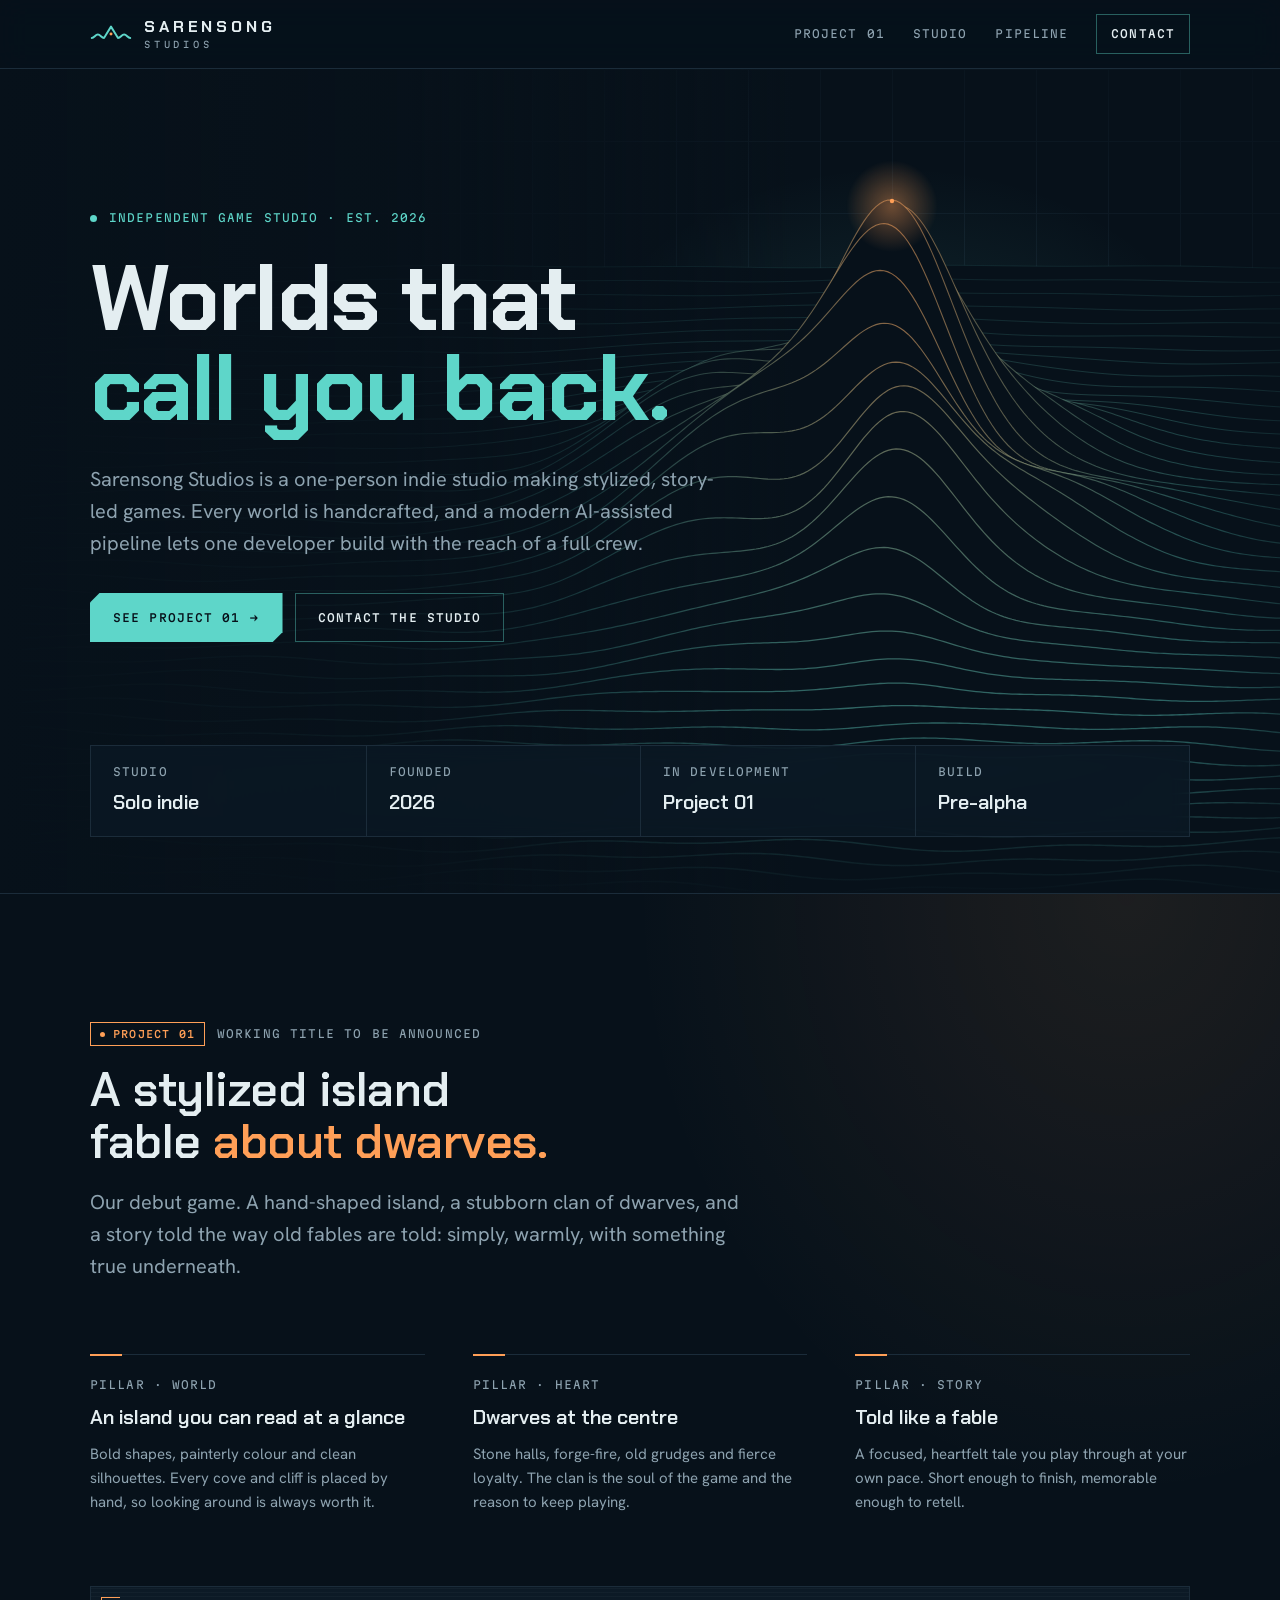
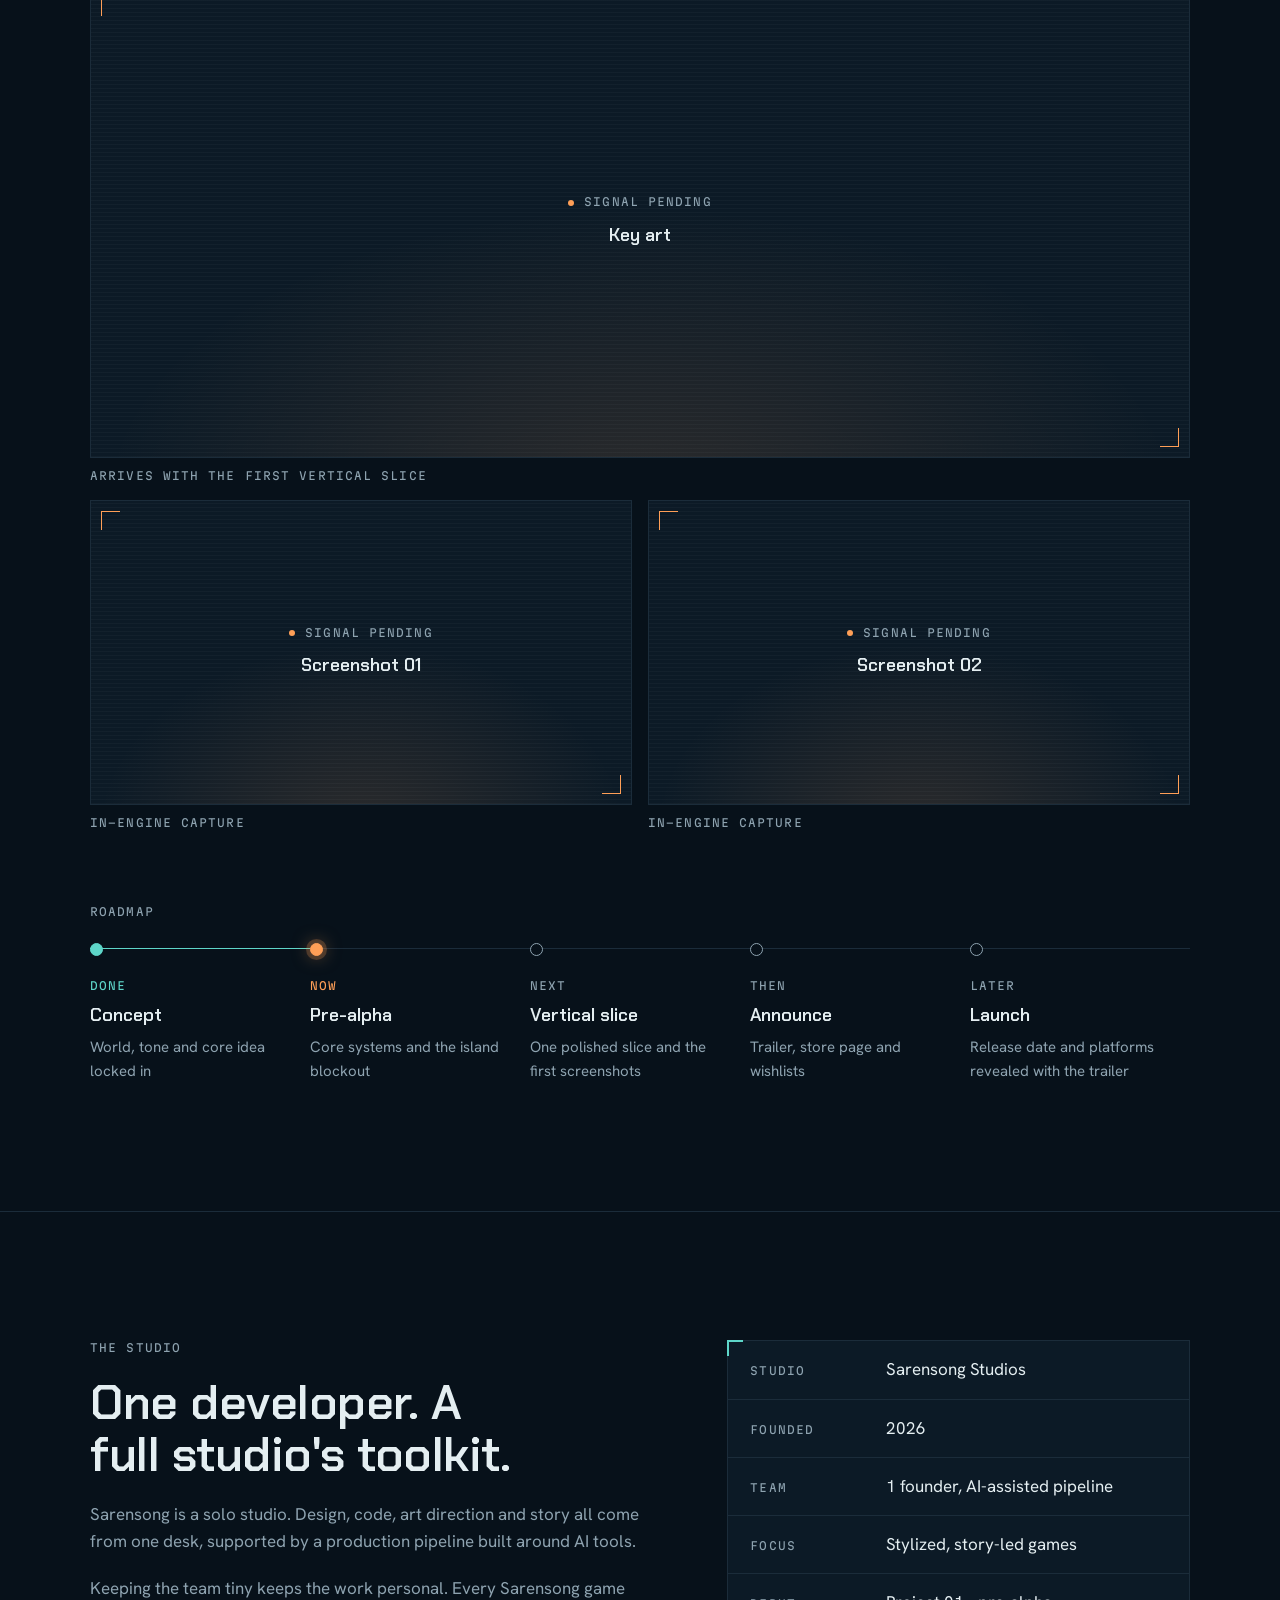
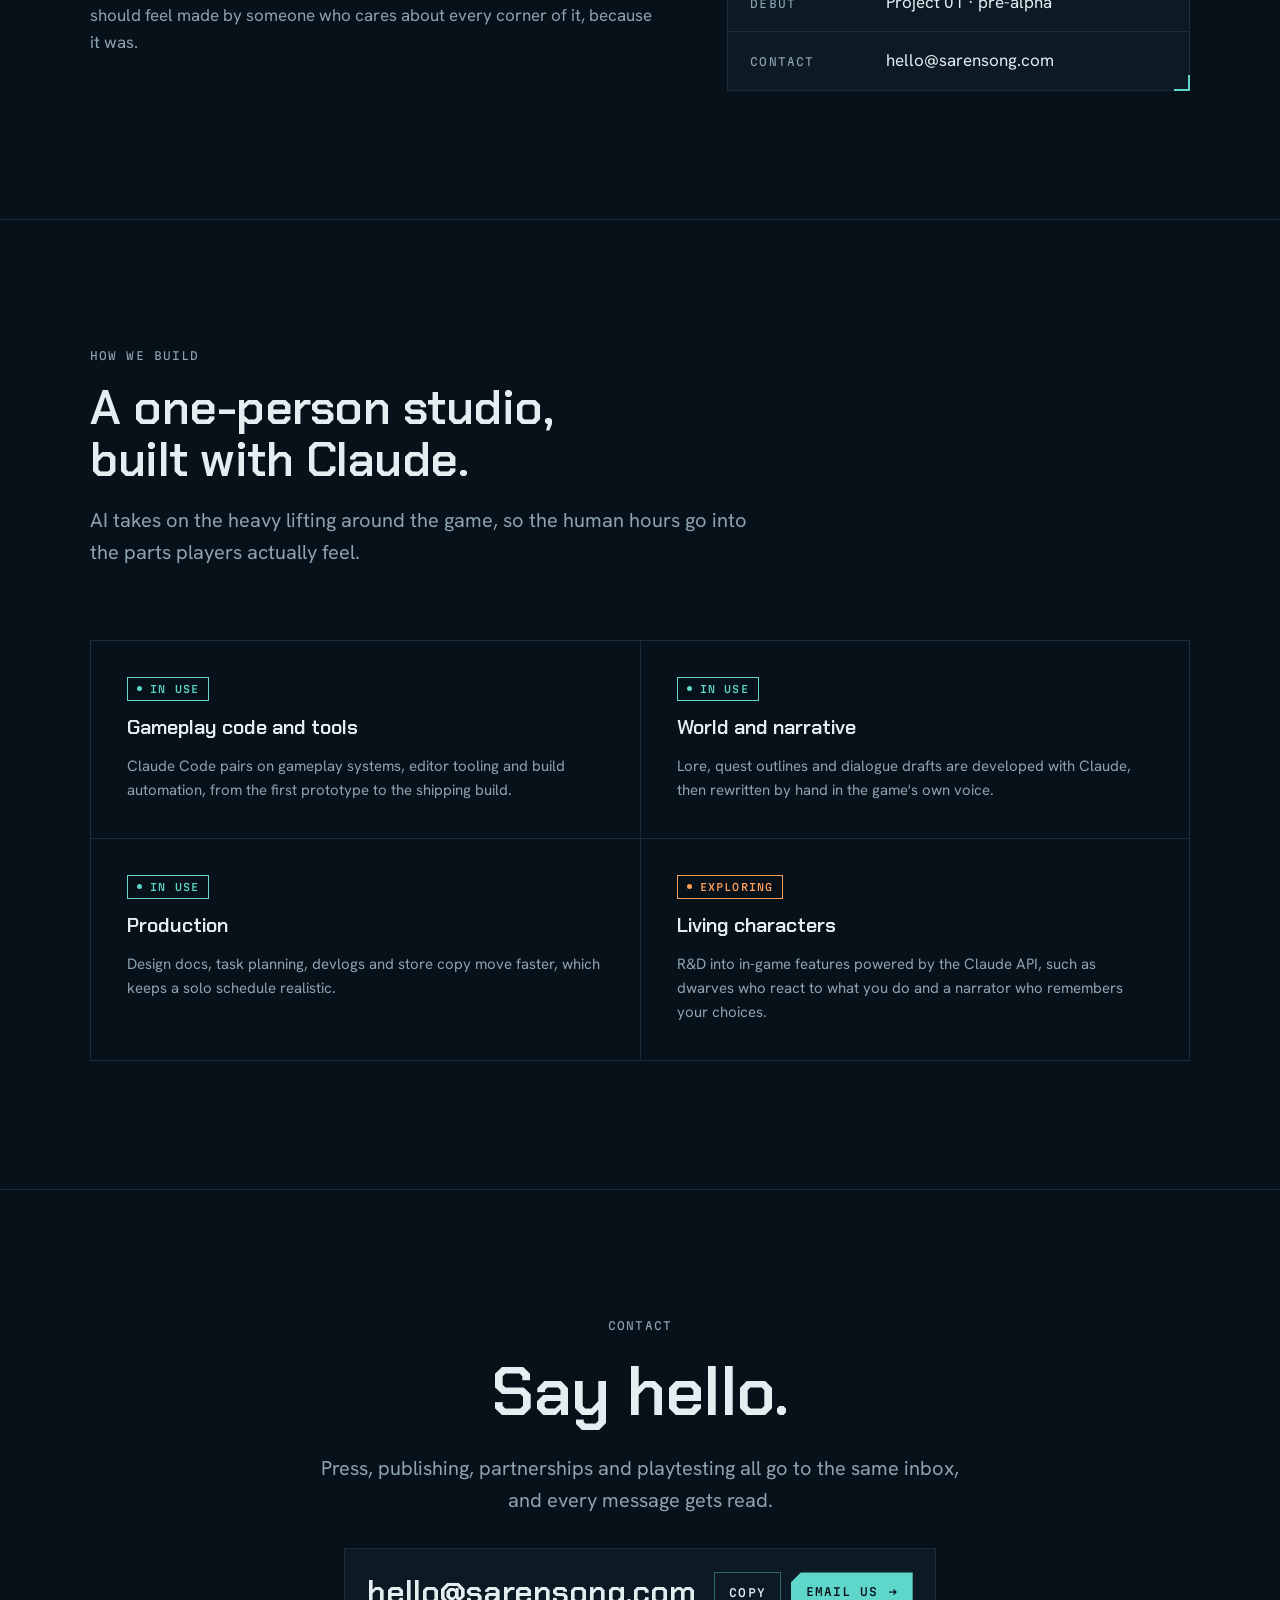
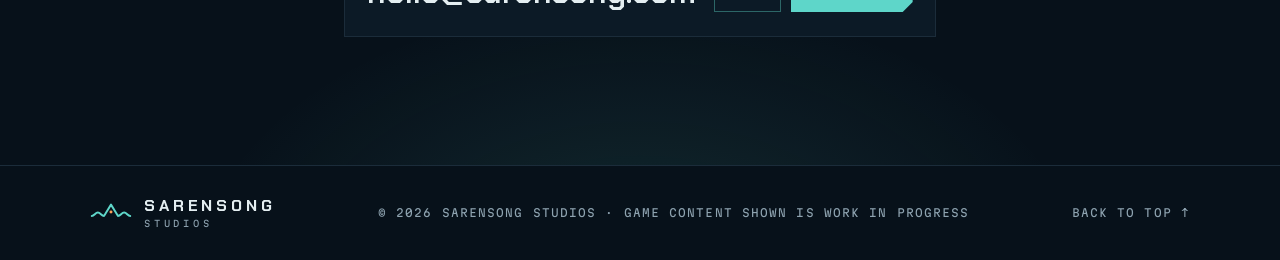
==== index.html @ a73758cb "Add Sarensong Studios website Single-page studio site for the Claude for Startups application: anima" ====
<!doctype html>
<html lang="en">
<head>
<meta charset="utf-8">
<meta name="viewport" content="width=device-width, initial-scale=1, viewport-fit=cover">
<title>Sarensong Studios</title>
<meta name="description" content="Sarensong Studios is an independent game studio making stylized, story-led games. Our debut, a stylized island fable about dwarves, is in development.">
<meta name="theme-color" content="#07111A">
<meta property="og:type" content="website">
<meta property="og:title" content="Sarensong Studios">
<meta property="og:description" content="An independent game studio making stylized, story-led games. Project 01 is in development.">
<meta property="og:image" content="assets/og.png">
<meta name="twitter:card" content="summary_large_image">
<link rel="icon" href="assets/favicon.svg" type="image/svg+xml">
<link rel="preconnect" href="https://fonts.googleapis.com">
<link rel="preconnect" href="https://fonts.gstatic.com" crossorigin>
<link rel="stylesheet" href="https://fonts.googleapis.com/css2?family=Chakra+Petch:wght@500;600;700&family=Hanken+Grotesk:wght@400;500;600&family=Martian+Mono:wght@400;500&display=swap">
<style>
/* Layout: sonar chart. An island rises as a ridgeline out of a sea of waveforms; content sits in HUD-framed bands on an abyssal ground. Sea-glass is the studio's signal colour, forge-ember belongs to the dwarf project. */
:root {
  color-scheme: dark;
  --abyss: #07111A;
  --deep: #0C1A26;
  --rule: #1B2C3A;
  --fg: #E4EEF1;
  --muted: #8EA3B0;
  --seaglass: #5ED6C9;
  --ember: #FF9F57;

  --display: "Chakra Petch", "Bahnschrift", "DIN Alternate", "Arial Narrow", sans-serif;
  --body: "Hanken Grotesk", system-ui, -apple-system, "Segoe UI", Roboto, sans-serif;
  --mono: "Martian Mono", ui-monospace, SFMono-Regular, Menlo, Consolas, monospace;

  --t-label: 0.6875rem;
  --t-sm: 0.9375rem;
  --t-md: 1.0625rem;
  --t-lg: clamp(1.0625rem, 1rem + 0.35vw, 1.25rem);
  --t-h3: 1.25rem;
  --t-h2: clamp(1.9rem, 1.25rem + 2.4vw, 3rem);
  --t-hero: clamp(2.75rem, 1.3rem + 6vw, 5.75rem);

  --gutter: clamp(16px, 4vw, 40px);
  --max: 1180px;
  --section: clamp(72px, 10vw, 136px);
}

* { box-sizing: border-box; }
html { scroll-behavior: smooth; scroll-padding-top: 80px; }
@media (prefers-reduced-motion: reduce) { html { scroll-behavior: auto; } }
body {
  margin: 0;
  background: var(--abyss);
  color: var(--fg);
  font-family: var(--body);
  font-size: var(--t-md);
  line-height: 1.6;
  -webkit-font-smoothing: antialiased;
  text-rendering: optimizeLegibility;
}
h1, h2, h3, p, dl, dd, figure, ol, ul { margin: 0; }
ol, ul { padding: 0; list-style: none; }
img { max-width: 100%; display: block; }
a { color: inherit; }
::selection { background: color-mix(in srgb, var(--seaglass) 35%, transparent); color: var(--fg); }
:focus-visible { outline: 2px solid var(--seaglass); outline-offset: 3px; }

.wrap { width: 100%; max-width: var(--max); margin-inline: auto; padding-inline: var(--gutter); }

.skip {
  position: absolute; left: var(--gutter); top: -60px; z-index: 50;
  background: var(--seaglass); color: var(--abyss); padding: 10px 14px;
  font-family: var(--mono); font-size: var(--t-label); text-transform: uppercase; letter-spacing: 0.1em;
}
.skip:focus { top: 12px; }

.label {
  font-family: var(--mono);
  font-size: var(--t-label);
  font-weight: 400;
  letter-spacing: 0.1em;
  text-transform: uppercase;
  color: var(--muted);
  line-height: 1.5;
}

h1, h2, h3 { font-family: var(--display); text-wrap: balance; }
h2 { font-size: var(--t-h2); font-weight: 600; line-height: 1.08; letter-spacing: -0.01em; }
h3 { font-size: var(--t-h3); font-weight: 600; line-height: 1.25; }
.lede { font-size: var(--t-lg); color: var(--muted); max-width: 60ch; line-height: 1.6; }

/* Buttons */
.btn {
  display: inline-flex; align-items: center; justify-content: center; gap: 10px;
  font-family: var(--mono); font-size: var(--t-label); font-weight: 500;
  letter-spacing: 0.1em; text-transform: uppercase; text-decoration: none;
  padding: 15px 22px; border: 1px solid transparent; cursor: pointer;
  background: none; color: var(--fg);
  transition: background-color .2s ease, color .2s ease, border-color .2s ease, filter .2s ease;
}
.btn-primary {
  background: var(--seaglass); color: var(--abyss);
  clip-path: polygon(10px 0, 100% 0, 100% calc(100% - 10px), calc(100% - 10px) 100%, 0 100%, 0 10px);
}
.btn-primary:hover { filter: brightness(1.1); }
.btn-ghost { border-color: color-mix(in srgb, var(--seaglass) 40%, transparent); }
.btn-ghost:hover { background: color-mix(in srgb, var(--seaglass) 12%, transparent); border-color: var(--seaglass); }
.btn-sm { padding: 10px 14px; }
.btn .arrow { transition: transform .2s ease; }
.btn:hover .arrow { transform: translateX(3px); }

/* Nav */
.nav {
  position: sticky; top: env(safe-area-inset-top, 0px); z-index: 20;
  background: color-mix(in srgb, var(--abyss) 78%, transparent);
  -webkit-backdrop-filter: blur(14px) saturate(140%);
  backdrop-filter: blur(14px) saturate(140%);
  border-bottom: 1px solid var(--rule);
}
.nav .wrap { display: flex; align-items: center; justify-content: space-between; gap: 24px; min-height: 68px; }
.brand { display: flex; align-items: center; gap: 12px; text-decoration: none; color: var(--fg); }
.mark { width: 42px; height: 21px; flex: none; overflow: visible; }
.mark path { stroke: var(--seaglass); }
.mark circle { fill: var(--ember); }
.wordmark { display: grid; line-height: 1; }
.wordmark b { font-family: var(--display); font-weight: 700; font-size: 1rem; letter-spacing: 0.24em; }
.wordmark span { font-family: var(--mono); font-size: 0.5625rem; letter-spacing: 0.42em; color: var(--muted); margin-top: 5px; }
.nav-links { display: flex; align-items: center; gap: 28px; }
.nav-links a:not(.btn) {
  font-family: var(--mono); font-size: var(--t-label); letter-spacing: 0.1em; text-transform: uppercase;
  color: var(--muted); text-decoration: none; transition: color .2s ease;
}
.nav-links a:not(.btn):hover { color: var(--fg); }
@media (max-width: 760px) { .nav-links a:not(.btn) { display: none; } }

/* Hero */
.hero { position: relative; overflow: hidden; isolation: isolate; }
.hero::before {
  content: ""; position: absolute; inset: 0; z-index: -3;
  background-image:
    linear-gradient(var(--rule) 1px, transparent 1px),
    linear-gradient(90deg, var(--rule) 1px, transparent 1px);
  background-size: 72px 72px;
  background-position: center top;
  opacity: 0.55;
  -webkit-mask-image: radial-gradient(70% 60% at 70% 30%, #000 0%, transparent 75%);
  mask-image: radial-gradient(70% 60% at 70% 30%, #000 0%, transparent 75%);
}
.hero::after {
  content: ""; position: absolute; inset: 0; z-index: -3;
  background: radial-gradient(38% 46% at 70% 44%, color-mix(in srgb, var(--seaglass) 14%, transparent), transparent 70%);
}
.hero-canvas { position: absolute; inset: 0; width: 100%; height: 100%; z-index: -2; display: block; }
.hero-fade {
  position: absolute; inset: 0; z-index: -1; pointer-events: none;
  background:
    linear-gradient(90deg, var(--abyss) 0%, color-mix(in srgb, var(--abyss) 82%, transparent) 32%, transparent 62%),
    linear-gradient(0deg, var(--abyss) 0%, transparent 22%);
}
.hero-inner {
  display: grid; gap: 28px; justify-items: start;
  padding-block: clamp(80px, 11vw, 150px) clamp(56px, 8vw, 110px);
}
.hero-inner > * { max-width: 640px; }
.eyebrow { display: inline-flex; align-items: center; gap: 12px; color: var(--seaglass); }
.pulse {
  width: 7px; height: 7px; border-radius: 50%; background: var(--seaglass); flex: none;
  box-shadow: 0 0 0 0 color-mix(in srgb, var(--seaglass) 60%, transparent);
  animation: pulse 2.4s ease-out infinite;
}
@keyframes pulse {
  0% { box-shadow: 0 0 0 0 color-mix(in srgb, var(--seaglass) 55%, transparent); }
  70%, 100% { box-shadow: 0 0 0 10px color-mix(in srgb, var(--seaglass) 0%, transparent); }
}
h1 { font-size: var(--t-hero); font-weight: 700; line-height: 0.98; letter-spacing: -0.02em; }
h1 em { font-style: normal; color: var(--seaglass); }
.cta-row { display: flex; flex-wrap: wrap; gap: 12px; padding-top: 6px; }

.readout {
  display: grid; grid-template-columns: repeat(4, minmax(0, 1fr));
  border: 1px solid var(--rule);
  background: color-mix(in srgb, var(--deep) 72%, transparent);
  -webkit-backdrop-filter: blur(10px);
  backdrop-filter: blur(10px);
  margin-bottom: clamp(32px, 5vw, 56px);
}
.readout div { display: grid; gap: 6px; padding: 18px 22px; min-width: 0; }
.readout div + div { border-left: 1px solid var(--rule); }
.readout dd { font-family: var(--display); font-size: 1.25rem; font-weight: 600; font-variant-numeric: tabular-nums; }

@media (max-width: 760px) {
  .hero::before { -webkit-mask-image: radial-gradient(90% 50% at 50% 70%, #000 0%, transparent 75%); mask-image: radial-gradient(90% 50% at 50% 70%, #000 0%, transparent 75%); }
  .hero::after { background: radial-gradient(70% 30% at 50% 70%, color-mix(in srgb, var(--seaglass) 14%, transparent), transparent 70%); }
  .hero-fade {
    background:
      linear-gradient(180deg, color-mix(in srgb, var(--abyss) 70%, transparent) 0%, color-mix(in srgb, var(--abyss) 35%, transparent) 50%, transparent 62%),
      linear-gradient(0deg, var(--abyss) 0%, transparent 14%);
  }
  .hero-inner { padding-bottom: clamp(230px, 66vw, 300px); }
  .readout { grid-template-columns: repeat(2, minmax(0, 1fr)); }
  .readout div:nth-child(3) { border-left: 0; }
  .readout div:nth-child(n+3) { border-top: 1px solid var(--rule); }
  .readout div { padding: 14px 16px; }
}

/* Sections */
.section { padding-block: var(--section); border-top: 1px solid var(--rule); }
.section > .wrap { display: grid; gap: clamp(40px, 6vw, 72px); }
.section-head { display: grid; gap: 18px; max-width: 760px; }
.section-head .label { display: flex; flex-wrap: wrap; align-items: center; gap: 12px; }

.chip {
  display: inline-flex; align-items: center; gap: 8px; width: max-content;
  font-family: var(--mono); font-size: 0.625rem; font-weight: 500; letter-spacing: 0.12em; text-transform: uppercase;
  padding: 5px 9px; border: 1px solid currentColor; line-height: 1.2;
}
.chip::before { content: ""; width: 5px; height: 5px; border-radius: 50%; background: currentColor; }
.chip-sea { color: var(--seaglass); }
.chip-ember { color: var(--ember); }

/* Project 01 */
.project {
  background:
    radial-gradient(55% 45% at 88% 0%, color-mix(in srgb, var(--ember) 9%, transparent), transparent 70%),
    var(--abyss);
}
.project h2 em { font-style: normal; color: var(--ember); }
.pillars { display: grid; grid-template-columns: repeat(3, minmax(0, 1fr)); gap: clamp(28px, 4vw, 48px); }
.pillars article { display: grid; gap: 12px; align-content: start; padding-top: 22px; border-top: 1px solid var(--rule); position: relative; min-width: 0; }
.pillars article::before { content: ""; position: absolute; top: -1px; left: 0; width: 32px; height: 2px; background: var(--ember); }
.pillars p:last-child { color: var(--muted); font-size: var(--t-sm); }

.media { display: grid; grid-template-columns: repeat(2, minmax(0, 1fr)); gap: 16px; }
.shot { display: grid; gap: 10px; min-width: 0; }
.shot-wide { grid-column: 1 / -1; }
.frame {
  position: relative; aspect-ratio: 16 / 9; max-width: 100%; overflow: hidden;
  border: 1px solid var(--rule);
  background:
    repeating-linear-gradient(0deg, color-mix(in srgb, var(--fg) 3%, transparent) 0 1px, transparent 1px 4px),
    radial-gradient(70% 90% at 50% 110%, color-mix(in srgb, var(--ember) 13%, transparent), transparent 70%),
    var(--deep);
  display: grid; place-content: center; justify-items: center; gap: 10px; text-align: center; padding: 16px;
}
.shot-wide .frame { aspect-ratio: 21 / 9; }
.frame img { position: absolute; inset: 0; width: 100%; height: 100%; object-fit: cover; }
.frame::before, .frame::after { content: ""; position: absolute; width: 18px; height: 18px; border: 0 solid var(--ember); }
.frame::before { top: 10px; left: 10px; border-top-width: 1px; border-left-width: 1px; }
.frame::after { right: 10px; bottom: 10px; border-right-width: 1px; border-bottom-width: 1px; }
.frame .label { display: inline-flex; align-items: center; gap: 10px; }
.frame .label::before { content: ""; width: 6px; height: 6px; border-radius: 50%; background: var(--ember); animation: blink 1.6s steps(2, jump-none) infinite; }
@keyframes blink { 50% { opacity: 0.2; } }
.frame strong { font-family: var(--display); font-weight: 600; font-size: 1.125rem; }

.roadmap { display: grid; gap: 28px; }
.track { display: grid; grid-template-columns: repeat(5, minmax(0, 1fr)); }
.track li { position: relative; display: grid; gap: 6px; align-content: start; padding: 28px 20px 0 0; border-top: 1px solid var(--rule); min-width: 0; }
.track li::before {
  content: ""; position: absolute; top: -6px; left: 0; width: 11px; height: 11px; border-radius: 50%;
  border: 1px solid var(--muted); background: var(--abyss);
}
.track .state { font-family: var(--mono); font-size: var(--t-label); letter-spacing: 0.1em; text-transform: uppercase; color: var(--muted); }
.track strong { font-family: var(--display); font-weight: 600; font-size: 1.125rem; }
.track span:last-child { color: var(--muted); font-size: var(--t-sm); }
.track .done { border-top-color: var(--seaglass); }
.track .done::before { background: var(--seaglass); border-color: var(--seaglass); }
.track .done .state { color: var(--seaglass); }
.track .now::before {
  background: var(--ember); border-color: var(--ember);
  box-shadow: 0 0 0 4px color-mix(in srgb, var(--ember) 22%, transparent), 0 0 18px color-mix(in srgb, var(--ember) 60%, transparent);
}
.track .now .state { color: var(--ember); }

@media (max-width: 860px) {
  .pillars { grid-template-columns: 1fr; }
  .media { grid-template-columns: 1fr; }
  .shot-wide .frame { aspect-ratio: 16 / 9; }
  .track { grid-template-columns: 1fr; }
  .track li { border-top: 0; border-left: 1px solid var(--rule); padding: 0 0 26px 26px; }
  .track li:last-child { padding-bottom: 0; }
  .track li::before { top: 4px; left: -6px; }
  .track .done { border-left-color: var(--seaglass); }
}

/* Studio */
.studio-grid { grid-template-columns: minmax(0, 1.1fr) minmax(0, 0.9fr); align-items: start; }
.studio-copy { display: grid; gap: 20px; }
.studio-copy p:not(.label) { color: var(--muted); max-width: 58ch; }
.spec { border: 1px solid var(--rule); background: var(--deep); position: relative; }
.spec::before, .spec::after { content: ""; position: absolute; width: 14px; height: 14px; border: 0 solid var(--seaglass); }
.spec::before { top: -1px; left: -1px; border-top-width: 2px; border-left-width: 2px; }
.spec::after { bottom: -1px; right: -1px; border-bottom-width: 2px; border-right-width: 2px; }
.spec div { display: grid; grid-template-columns: 120px minmax(0, 1fr); gap: 16px; padding: 15px 22px; align-items: baseline; }
.spec div + div { border-top: 1px solid var(--rule); }
.spec dd { overflow-wrap: anywhere; }
@media (max-width: 860px) {
  .studio-grid { grid-template-columns: 1fr; }
}
@media (max-width: 420px) {
  .spec div { grid-template-columns: 1fr; gap: 4px; padding: 14px 16px; }
}

/* Pipeline */
.pipe { display: grid; grid-template-columns: repeat(2, minmax(0, 1fr)); gap: 1px; background: var(--rule); border: 1px solid var(--rule); }
.pipe li { background: var(--abyss); padding: clamp(24px, 3vw, 36px); display: grid; gap: 14px; align-content: start; min-width: 0; }
.pipe p { color: var(--muted); font-size: var(--t-sm); }
@media (max-width: 760px) { .pipe { grid-template-columns: 1fr; } }

/* Contact */
.contact {
  background:
    radial-gradient(50% 70% at 50% 120%, color-mix(in srgb, var(--seaglass) 13%, transparent), transparent 70%),
    var(--abyss);
}
.contact .wrap { justify-items: center; text-align: center; gap: 22px; }
.contact .lede { margin-inline: auto; }
.contact h2 { font-size: clamp(2.4rem, 1.4rem + 4vw, 4.25rem); }
.email-box {
  display: flex; flex-wrap: wrap; align-items: center; justify-content: center; gap: 12px 18px;
  margin-top: 10px; padding: 18px 22px; border: 1px solid var(--rule); background: var(--deep); max-width: 100%;
}
.email { font-family: var(--display); font-weight: 600; font-size: clamp(1.3rem, 1rem + 1.6vw, 2rem); overflow-wrap: anywhere; user-select: all; -webkit-user-select: all; }
.email-actions { display: flex; gap: 10px; flex-wrap: wrap; justify-content: center; }

/* Footer */
.foot { border-top: 1px solid var(--rule); padding-block: 32px; }
.foot .wrap { display: flex; flex-wrap: wrap; align-items: center; justify-content: space-between; gap: 18px 32px; }
.foot a.label { text-decoration: none; }
.foot a.label:hover { color: var(--fg); }

@media (prefers-reduced-motion: reduce) {
  .pulse, .frame .label::before { animation: none; }
  .btn, .btn .arrow { transition: none; }
}
</style>
</head>
<body>
<a class="skip" href="#main">Skip to content</a>

<nav class="nav" aria-label="Main">
  <div class="wrap">
    <a class="brand" href="#top" aria-label="Sarensong Studios, back to top">
      <svg class="mark" viewBox="0 0 48 24" fill="none" aria-hidden="true">
        <path d="M2 16c3 0 4-4 7-4s4 4 7 4l8-13 8 13c3 0 4-4 7-4s4 4 7 4" stroke-width="2.2" stroke-linecap="round" stroke-linejoin="round"/>
        <circle cx="24" cy="11.5" r="1.7"/>
      </svg>
      <span class="wordmark"><b>SARENSONG</b><span>STUDIOS</span></span>
    </a>
    <div class="nav-links">
      <a href="#project">Project 01</a>
      <a href="#studio">Studio</a>
      <a href="#pipeline">Pipeline</a>
      <a class="btn btn-ghost btn-sm" href="#contact">Contact</a>
    </div>
  </div>
</nav>

<header class="hero" id="top">
  <canvas class="hero-canvas" aria-hidden="true"></canvas>
  <div class="hero-fade" aria-hidden="true"></div>
  <div class="wrap hero-inner">
    <p class="label eyebrow"><span class="pulse" aria-hidden="true"></span>Independent game studio · Est. 2026</p>
    <h1>Worlds that <em>call you back.</em></h1>
    <p class="lede">Sarensong Studios is a one-person indie studio making stylized, story-led games. Every world is handcrafted, and a modern AI-assisted pipeline lets one developer build with the reach of a full crew.</p>
    <div class="cta-row">
      <a class="btn btn-primary" href="#project">See Project 01 <span class="arrow" aria-hidden="true">→</span></a>
      <a class="btn btn-ghost" href="#contact">Contact the studio</a>
    </div>
  </div>
  <div class="wrap">
    <dl class="readout">
      <div><dt class="label">Studio</dt><dd>Solo indie</dd></div>
      <div><dt class="label">Founded</dt><dd>2026</dd></div>
      <div><dt class="label">In development</dt><dd>Project 01</dd></div>
      <div><dt class="label">Build</dt><dd>Pre-alpha</dd></div>
    </dl>
  </div>
</header>

<main id="main">
  <section class="section project" id="project" aria-labelledby="project-title">
    <div class="wrap">
      <div class="section-head">
        <p class="label"><span class="chip chip-ember">Project 01</span>Working title to be announced</p>
        <h2 id="project-title">A stylized island fable <em>about dwarves.</em></h2>
        <p class="lede">Our debut game. A hand-shaped island, a stubborn clan of dwarves, and a story told the way old fables are told: simply, warmly, with something true underneath.</p>
      </div>

      <div class="pillars">
        <article>
          <p class="label">Pillar · World</p>
          <h3>An island you can read at a glance</h3>
          <p>Bold shapes, painterly colour and clean silhouettes. Every cove and cliff is placed by hand, so looking around is always worth it.</p>
        </article>
        <article>
          <p class="label">Pillar · Heart</p>
          <h3>Dwarves at the centre</h3>
          <p>Stone halls, forge-fire, old grudges and fierce loyalty. The clan is the soul of the game and the reason to keep playing.</p>
        </article>
        <article>
          <p class="label">Pillar · Story</p>
          <h3>Told like a fable</h3>
          <p>A focused, heartfelt tale you play through at your own pace. Short enough to finish, memorable enough to retell.</p>
        </article>
      </div>

      <div class="media" aria-label="Screenshots">
        <figure class="shot shot-wide">
          <div class="frame"><span class="label">Signal pending</span><strong>Key art</strong></div>
          <figcaption class="label">Arrives with the first vertical slice</figcaption>
        </figure>
        <figure class="shot">
          <div class="frame"><span class="label">Signal pending</span><strong>Screenshot 01</strong></div>
          <figcaption class="label">In-engine capture</figcaption>
        </figure>
        <figure class="shot">
          <div class="frame"><span class="label">Signal pending</span><strong>Screenshot 02</strong></div>
          <figcaption class="label">In-engine capture</figcaption>
        </figure>
      </div>

      <div class="roadmap">
        <h3 class="label">Roadmap</h3>
        <ol class="track">
          <li class="done"><span class="state">Done</span><strong>Concept</strong><span>World, tone and core idea locked in</span></li>
          <li class="now"><span class="state">Now</span><strong>Pre-alpha</strong><span>Core systems and the island blockout</span></li>
          <li><span class="state">Next</span><strong>Vertical slice</strong><span>One polished slice and the first screenshots</span></li>
          <li><span class="state">Then</span><strong>Announce</strong><span>Trailer, store page and wishlists</span></li>
          <li><span class="state">Later</span><strong>Launch</strong><span>Release date and platforms revealed with the trailer</span></li>
        </ol>
      </div>
    </div>
  </section>

  <section class="section" id="studio" aria-labelledby="studio-title">
    <div class="wrap studio-grid">
      <div class="studio-copy">
        <p class="label">The studio</p>
        <h2 id="studio-title">One developer. A full studio's toolkit.</h2>
        <p>Sarensong is a solo studio. Design, code, art direction and story all come from one desk, supported by a production pipeline built around AI tools.</p>
        <p>Keeping the team tiny keeps the work personal. Every Sarensong game should feel made by someone who cares about every corner of it, because it was.</p>
      </div>
      <dl class="spec">
        <div><dt class="label">Studio</dt><dd>Sarensong Studios</dd></div>
        <div><dt class="label">Founded</dt><dd>2026</dd></div>
        <div><dt class="label">Team</dt><dd>1 founder, AI-assisted pipeline</dd></div>
        <div><dt class="label">Focus</dt><dd>Stylized, story-led games</dd></div>
        <div><dt class="label">Debut</dt><dd>Project 01 · pre-alpha</dd></div>
        <div><dt class="label">Contact</dt><dd>hello@sarensong.com</dd></div>
      </dl>
    </div>
  </section>

  <section class="section" id="pipeline" aria-labelledby="pipeline-title">
    <div class="wrap">
      <div class="section-head">
        <p class="label">How we build</p>
        <h2 id="pipeline-title">A one-person studio, built with Claude.</h2>
        <p class="lede">AI takes on the heavy lifting around the game, so the human hours go into the parts players actually feel.</p>
      </div>
      <ul class="pipe">
        <li>
          <span class="chip chip-sea">In use</span>
          <h3>Gameplay code and tools</h3>
          <p>Claude Code pairs on gameplay systems, editor tooling and build automation, from the first prototype to the shipping build.</p>
        </li>
        <li>
          <span class="chip chip-sea">In use</span>
          <h3>World and narrative</h3>
          <p>Lore, quest outlines and dialogue drafts are developed with Claude, then rewritten by hand in the game's own voice.</p>
        </li>
        <li>
          <span class="chip chip-sea">In use</span>
          <h3>Production</h3>
          <p>Design docs, task planning, devlogs and store copy move faster, which keeps a solo schedule realistic.</p>
        </li>
        <li>
          <span class="chip chip-ember">Exploring</span>
          <h3>Living characters</h3>
          <p>R&amp;D into in-game features powered by the Claude API, such as dwarves who react to what you do and a narrator who remembers your choices.</p>
        </li>
      </ul>
    </div>
  </section>

  <section class="section contact" id="contact" aria-labelledby="contact-title">
    <div class="wrap">
      <p class="label">Contact</p>
      <h2 id="contact-title">Say hello.</h2>
      <p class="lede">Press, publishing, partnerships and playtesting all go to the same inbox, and every message gets read.</p>
      <div class="email-box">
        <span class="email" id="email">hello@sarensong.com</span>
        <span class="email-actions">
          <button class="btn btn-ghost btn-sm" id="copy-email" type="button" aria-live="polite">Copy</button>
          <a class="btn btn-primary btn-sm" href="mailto:hello@sarensong.com">Email us <span class="arrow" aria-hidden="true">→</span></a>
        </span>
      </div>
    </div>
  </section>
</main>

<footer class="foot">
  <div class="wrap">
    <a class="brand" href="#top" aria-label="Sarensong Studios, back to top">
      <svg class="mark" viewBox="0 0 48 24" fill="none" aria-hidden="true">
        <path d="M2 16c3 0 4-4 7-4s4 4 7 4l8-13 8 13c3 0 4-4 7-4s4 4 7 4" stroke-width="2.2" stroke-linecap="round" stroke-linejoin="round"/>
        <circle cx="24" cy="11.5" r="1.7"/>
      </svg>
      <span class="wordmark"><b>SARENSONG</b><span>STUDIOS</span></span>
    </a>
    <p class="label">© 2026 Sarensong Studios · Game content shown is work in progress</p>
    <a class="label" href="#top">Back to top ↑</a>
  </div>
</footer>

<script>
(function () {
  // Hero: an island rising as a ridgeline out of a sea of waveforms.
  var canvas = document.querySelector('.hero-canvas');
  var hero = document.querySelector('.hero');
  if (!canvas || !canvas.getContext) return;
  var ctx = canvas.getContext('2d');
  var styles = getComputedStyle(document.documentElement);
  function token(name, fallback) { return styles.getPropertyValue(name).trim() || fallback; }
  function rgb(hex) {
    var h = hex.replace('#', '');
    if (h.length === 3) h = h.replace(/./g, '$&$&');
    var n = parseInt(h, 16);
    return [(n >> 16) & 255, (n >> 8) & 255, n & 255];
  }
  var ABYSS = token('--abyss', '#07111A');
  var SEA = rgb(token('--seaglass', '#5ED6C9'));
  var EMBER = rgb(token('--ember', '#FF9F57'));
  var reduce = window.matchMedia('(prefers-reduced-motion: reduce)');

  var W = 0, H = 0, raf = 0, running = false, onScreen = true, t0 = performance.now();
  var pts = new Float32Array(0);

  function rgba(c, a) { return 'rgba(' + c[0] + ',' + c[1] + ',' + c[2] + ',' + a.toFixed(3) + ')'; }
  function mix(a, b, k) { return [Math.round(a[0] + (b[0] - a[0]) * k), Math.round(a[1] + (b[1] - a[1]) * k), Math.round(a[2] + (b[2] - a[2]) * k)]; }
  function clamp01(v) { return v < 0 ? 0 : v > 1 ? 1 : v; }
  function easeOut(v) { return 1 - Math.pow(1 - v, 3); }

  function resize() {
    var dpr = Math.min(window.devicePixelRatio || 1, 2);
    var r = canvas.getBoundingClientRect();
    W = r.width; H = r.height;
    canvas.width = Math.max(1, Math.round(W * dpr));
    canvas.height = Math.max(1, Math.round(H * dpr));
    ctx.setTransform(dpr, 0, 0, dpr, 0, 0);
    pts = new Float32Array(Math.ceil((W + 40) / 4) + 2);
  }

  function layout() {
    if (W < 760) {
      return { cx: W * 0.52, top: H * 0.56, rows: 30, rowC: 0.42, sx: Math.max(70, W * 0.2), peak: Math.min(H * 0.18, 160) };
    }
    return { cx: W * 0.7, top: H * 0.24, rows: 46, rowC: 0.42, sx: Math.min(W * 0.13, 230), peak: H * 0.3 };
  }

  function draw(t) {
    var L = layout();
    var rise = reduce.matches ? 1 : easeOut(clamp01((t - 200) / 2600));
    var bottom = H + 8;
    var gap = (bottom - L.top) / (L.rows - 1);
    var summitX = L.cx, summitY = Infinity;
    ctx.clearRect(0, 0, W, H);

    for (var i = 0; i < L.rows; i++) {
      var depth = i / (L.rows - 1);
      var base = L.top + i * gap;
      var dr = depth - L.rowC;
      var mass = Math.exp(-(dr * dr) / (2 * 0.12 * 0.12));
      var amp = 1.5 + depth * 6.5;
      var n = 0;
      for (var x = -12; x <= W + 12; x += 4) {
        var dx = (x - L.cx) / L.sx;
        var wave = Math.sin(x * 0.011 + t * 0.0008 + i * 0.55) * 0.6 + Math.sin(x * 0.026 - t * 0.0012 + i * 1.3) * 0.4;
        var mound = Math.exp(-dx * dx * 0.55) * (0.78 + 0.22 * Math.sin(dx * 2.9 + i * 0.8));
        var spire = Math.exp(-dx * dx * 5) * 0.6;
        var shoulder = Math.exp(-(dx + 1.15) * (dx + 1.15) * 1.6) * 0.3;
        var land = (mound * 0.68 + spire + shoulder) * mass * L.peak * rise;
        var calm = 1 - clamp01(land / (L.peak * 0.18 + 1));
        var y = base - land - wave * amp * calm;
        pts[n++] = y;
        if (land > L.peak * 0.3 && y < summitY) { summitY = y; summitX = x; }
      }

      // Occlude the rows behind, then draw this row's line.
      ctx.beginPath();
      ctx.moveTo(-12, pts[0]);
      for (var k = 1, xx = -8; k < n; k++, xx += 4) ctx.lineTo(xx, pts[k]);
      ctx.lineTo(W + 12, H + 12);
      ctx.lineTo(-12, H + 12);
      ctx.closePath();
      ctx.fillStyle = ABYSS;
      ctx.fill();

      ctx.beginPath();
      ctx.moveTo(-12, pts[0]);
      for (k = 1, xx = -8; k < n; k++, xx += 4) ctx.lineTo(xx, pts[k]);
      var a = 0.12 + depth * 0.42;
      var warm = clamp01(mass * rise * 0.95);
      var g = ctx.createLinearGradient(0, 0, W, 0);
      var left = clamp01((L.cx - L.sx * 1.8) / W), mid = clamp01(L.cx / W), right = clamp01((L.cx + L.sx * 1.8) / W);
      g.addColorStop(0, rgba(SEA, a * 0.55));
      g.addColorStop(left, rgba(SEA, a));
      g.addColorStop(mid, rgba(mix(SEA, EMBER, warm), Math.min(1, a * (1 + warm * 0.9))));
      g.addColorStop(right, rgba(SEA, a));
      g.addColorStop(1, rgba(SEA, a * 0.55));
      ctx.strokeStyle = g;
      ctx.lineWidth = 0.8 + depth * 0.7;
      ctx.stroke();
    }

    // The forge light at the summit.
    if (rise > 0.05 && isFinite(summitY)) {
      var flicker = reduce.matches ? 1 : 0.85 + 0.15 * Math.sin(t * 0.003);
      var r = 46 * (W < 760 ? 0.75 : 1);
      var glow = ctx.createRadialGradient(summitX, summitY + 6, 0, summitX, summitY + 6, r);
      glow.addColorStop(0, rgba(EMBER, 0.5 * rise * flicker));
      glow.addColorStop(1, rgba(EMBER, 0));
      ctx.fillStyle = glow;
      ctx.beginPath();
      ctx.arc(summitX, summitY + 6, r, 0, Math.PI * 2);
      ctx.fill();
      ctx.fillStyle = rgba(EMBER, rise);
      ctx.beginPath();
      ctx.arc(summitX, summitY + 1, 2.2, 0, Math.PI * 2);
      ctx.fill();
    }
  }

  function frame(now) {
    draw(now - t0);
    raf = requestAnimationFrame(frame);
  }
  function start() {
    if (running || reduce.matches || !onScreen || document.hidden) return;
    running = true;
    raf = requestAnimationFrame(frame);
  }
  function stop() { running = false; cancelAnimationFrame(raf); }
  function still() { draw(reduce.matches ? 0 : performance.now() - t0); }

  resize();
  still();
  start();

  window.addEventListener('resize', function () { resize(); still(); });
  document.addEventListener('visibilitychange', function () { if (document.hidden) stop(); else start(); });
  if (reduce.addEventListener) reduce.addEventListener('change', function () { stop(); still(); start(); });
  if ('IntersectionObserver' in window) {
    new IntersectionObserver(function (entries) {
      onScreen = entries[0].isIntersecting;
      if (onScreen) start(); else stop();
    }).observe(hero);
  }
})();

(function () {
  var btn = document.getElementById('copy-email');
  var email = document.getElementById('email');
  if (!btn || !email) return;
  var timer = 0;
  function settle(label) {
    btn.textContent = label;
    clearTimeout(timer);
    timer = setTimeout(function () { btn.textContent = 'Copy'; }, 1800);
  }
  function selectEmail() {
    var range = document.createRange();
    range.selectNodeContents(email);
    var sel = window.getSelection();
    sel.removeAllRanges();
    sel.addRange(range);
    settle('Selected');
  }
  btn.addEventListener('click', function () {
    var text = email.textContent.trim();
    if (navigator.clipboard && navigator.clipboard.writeText) {
      navigator.clipboard.writeText(text).then(function () { settle('Copied'); }, selectEmail);
    } else {
      selectEmail();
    }
  });
})();
</script>
</body>
</html>
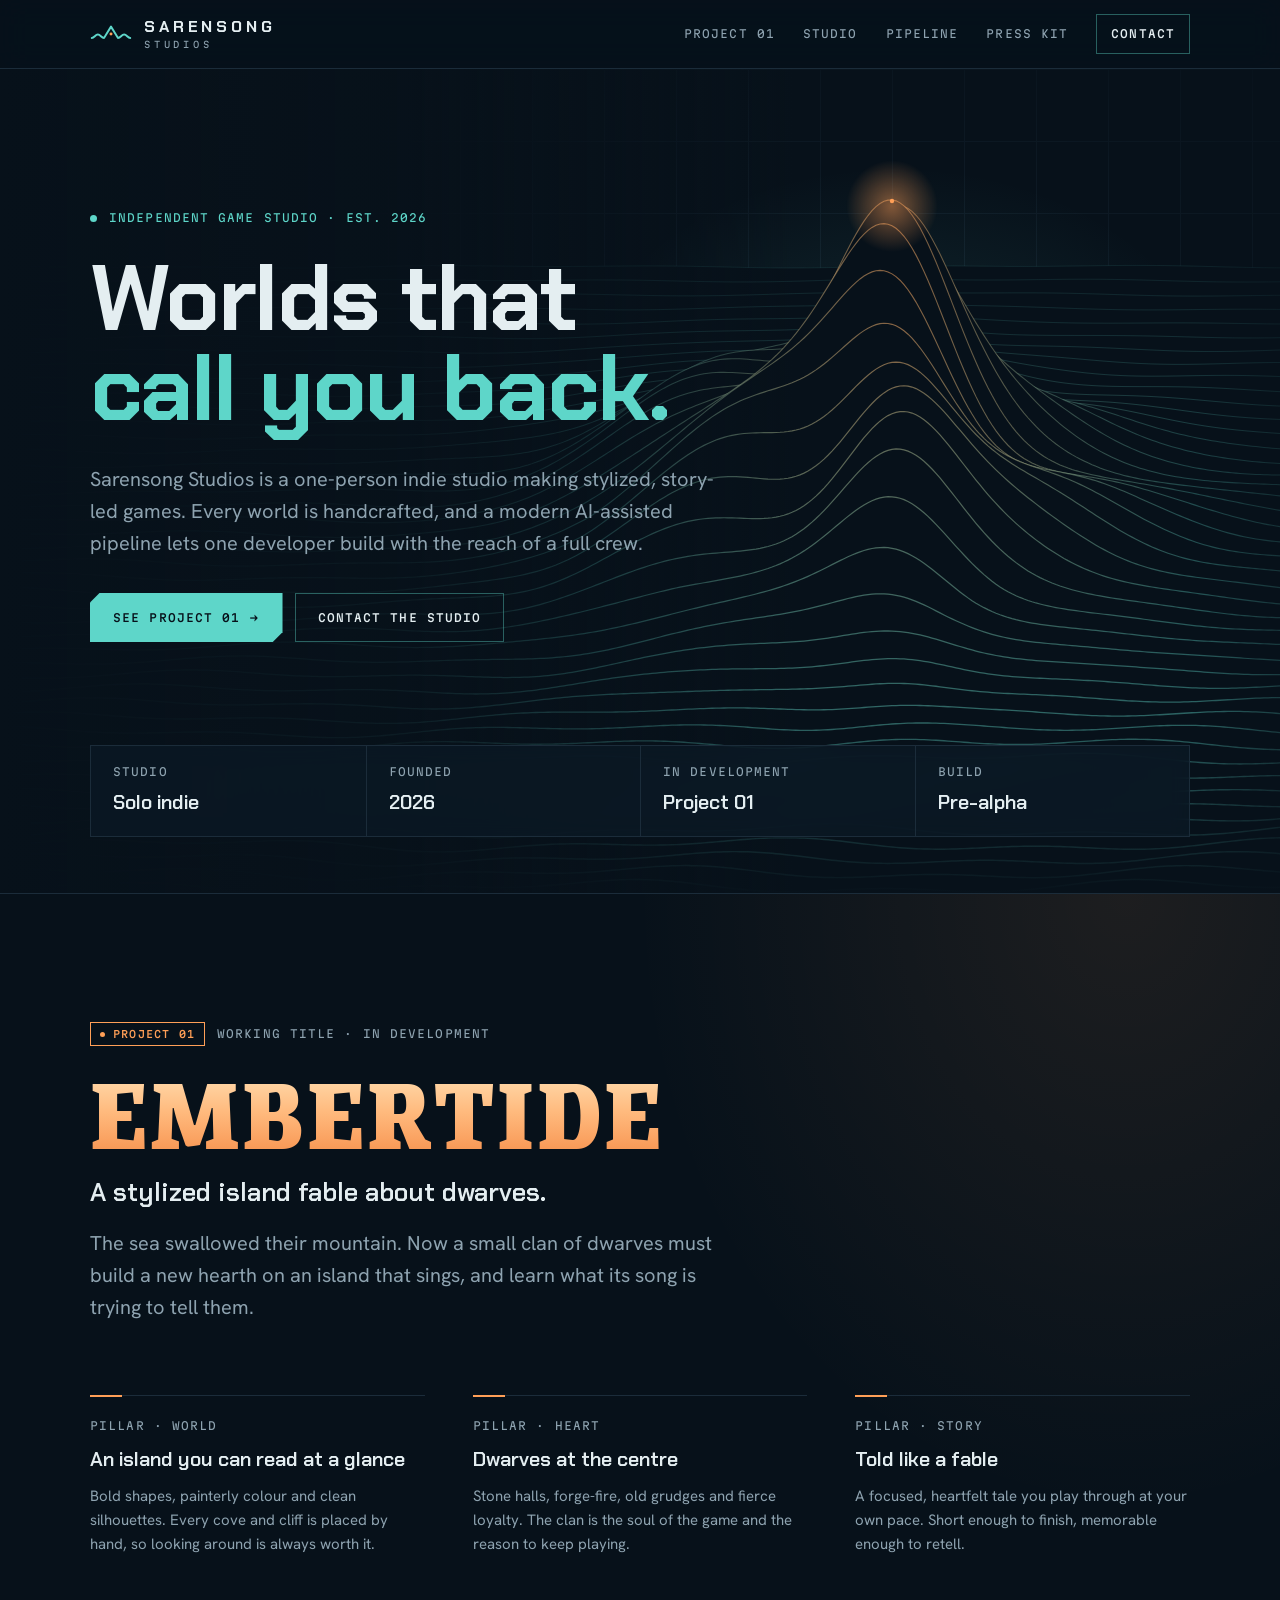
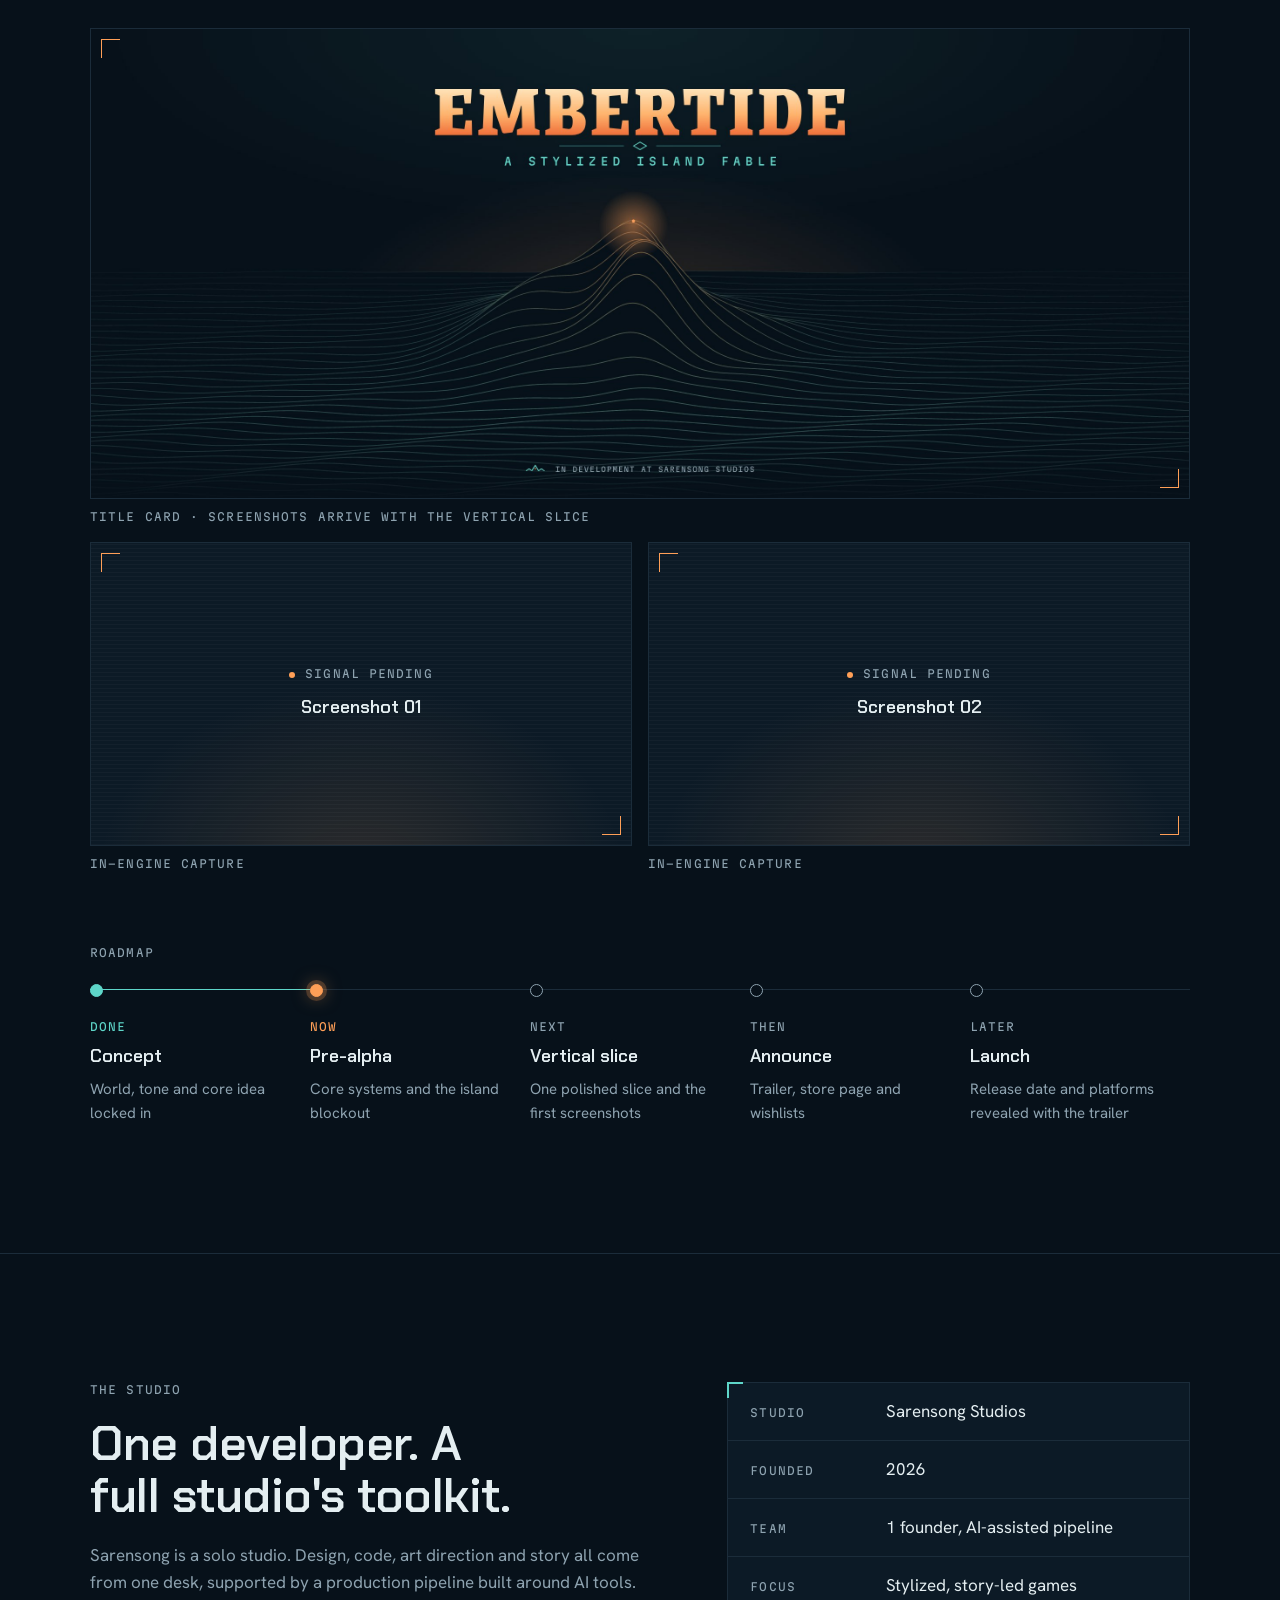
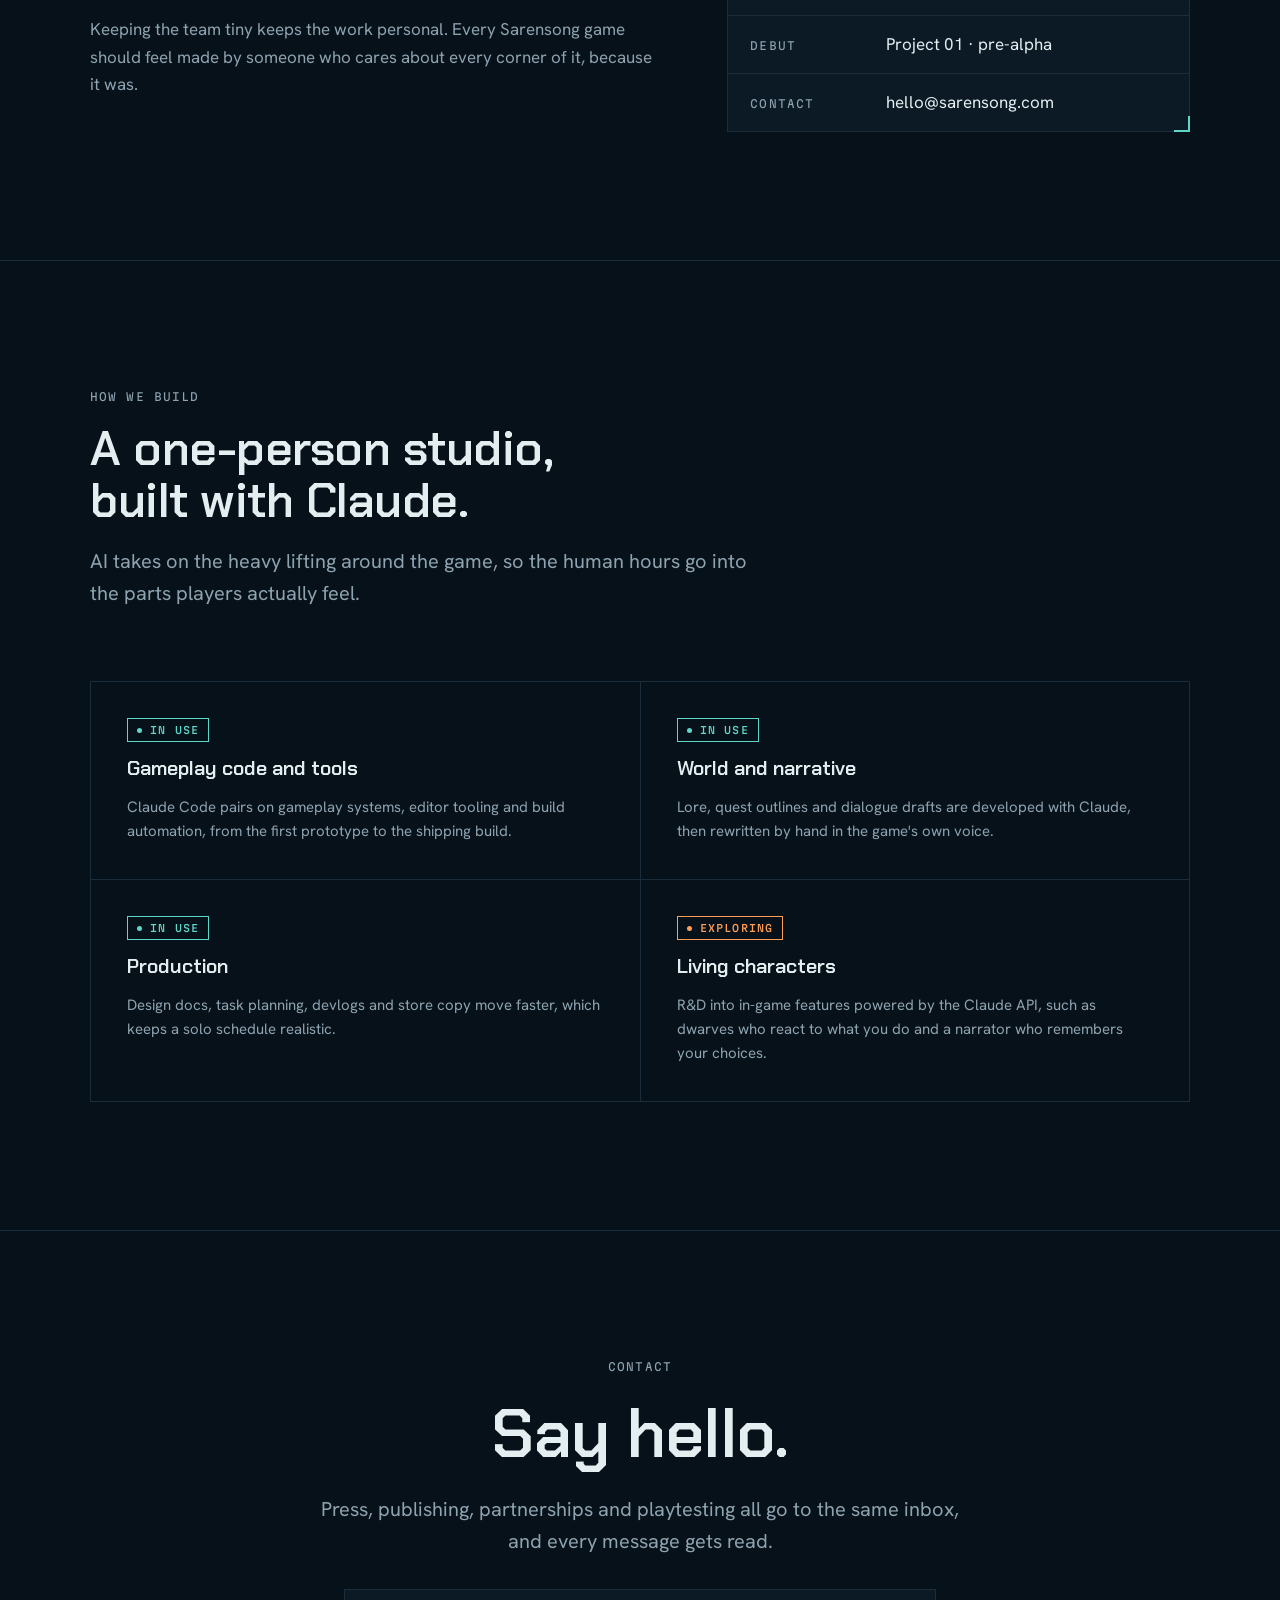
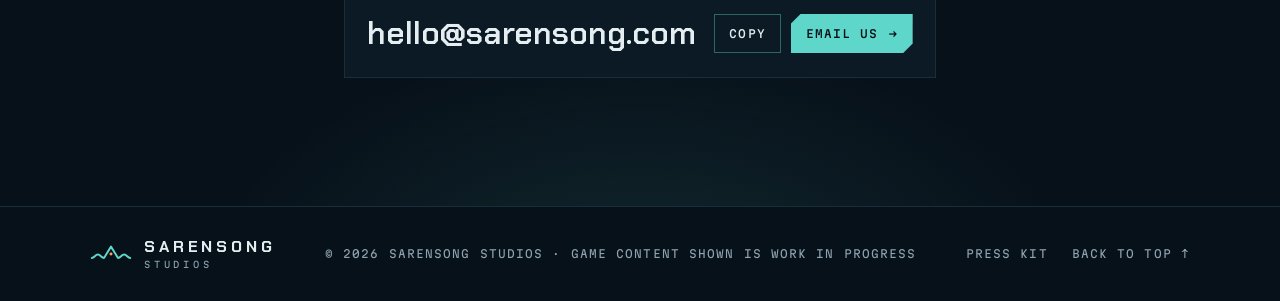
==== commit 6db32ac7: "Add brand kit, Embertide identity and press kit page - Outlined SVG logo lockups (horizontal, stacke" ====
--- a/index.html
+++ b/index.html
@@ -4,334 +4,18 @@
 <meta charset="utf-8">
 <meta name="viewport" content="width=device-width, initial-scale=1, viewport-fit=cover">
 <title>Sarensong Studios</title>
-<meta name="description" content="Sarensong Studios is an independent game studio making stylized, story-led games. Our debut, a stylized island fable about dwarves, is in development.">
+<meta name="description" content="Sarensong Studios is an independent game studio making stylized, story-led games. Our debut, Embertide, is a stylized island fable about dwarves.">
 <meta name="theme-color" content="#07111A">
 <meta property="og:type" content="website">
 <meta property="og:title" content="Sarensong Studios">
-<meta property="og:description" content="An independent game studio making stylized, story-led games. Project 01 is in development.">
+<meta property="og:description" content="An independent game studio making stylized, story-led games. Now building Embertide.">
 <meta property="og:image" content="assets/og.png">
 <meta name="twitter:card" content="summary_large_image">
 <link rel="icon" href="assets/favicon.svg" type="image/svg+xml">
 <link rel="preconnect" href="https://fonts.googleapis.com">
 <link rel="preconnect" href="https://fonts.gstatic.com" crossorigin>
-<link rel="stylesheet" href="https://fonts.googleapis.com/css2?family=Chakra+Petch:wght@500;600;700&family=Hanken+Grotesk:wght@400;500;600&family=Martian+Mono:wght@400;500&display=swap">
-<style>
-/* Layout: sonar chart. An island rises as a ridgeline out of a sea of waveforms; content sits in HUD-framed bands on an abyssal ground. Sea-glass is the studio's signal colour, forge-ember belongs to the dwarf project. */
-:root {
-  color-scheme: dark;
-  --abyss: #07111A;
-  --deep: #0C1A26;
-  --rule: #1B2C3A;
-  --fg: #E4EEF1;
-  --muted: #8EA3B0;
-  --seaglass: #5ED6C9;
-  --ember: #FF9F57;
-
-  --display: "Chakra Petch", "Bahnschrift", "DIN Alternate", "Arial Narrow", sans-serif;
-  --body: "Hanken Grotesk", system-ui, -apple-system, "Segoe UI", Roboto, sans-serif;
-  --mono: "Martian Mono", ui-monospace, SFMono-Regular, Menlo, Consolas, monospace;
-
-  --t-label: 0.6875rem;
-  --t-sm: 0.9375rem;
-  --t-md: 1.0625rem;
-  --t-lg: clamp(1.0625rem, 1rem + 0.35vw, 1.25rem);
-  --t-h3: 1.25rem;
-  --t-h2: clamp(1.9rem, 1.25rem + 2.4vw, 3rem);
-  --t-hero: clamp(2.75rem, 1.3rem + 6vw, 5.75rem);
-
-  --gutter: clamp(16px, 4vw, 40px);
-  --max: 1180px;
-  --section: clamp(72px, 10vw, 136px);
-}
-
-* { box-sizing: border-box; }
-html { scroll-behavior: smooth; scroll-padding-top: 80px; }
-@media (prefers-reduced-motion: reduce) { html { scroll-behavior: auto; } }
-body {
-  margin: 0;
-  background: var(--abyss);
-  color: var(--fg);
-  font-family: var(--body);
-  font-size: var(--t-md);
-  line-height: 1.6;
-  -webkit-font-smoothing: antialiased;
-  text-rendering: optimizeLegibility;
-}
-h1, h2, h3, p, dl, dd, figure, ol, ul { margin: 0; }
-ol, ul { padding: 0; list-style: none; }
-img { max-width: 100%; display: block; }
-a { color: inherit; }
-::selection { background: color-mix(in srgb, var(--seaglass) 35%, transparent); color: var(--fg); }
-:focus-visible { outline: 2px solid var(--seaglass); outline-offset: 3px; }
-
-.wrap { width: 100%; max-width: var(--max); margin-inline: auto; padding-inline: var(--gutter); }
-
-.skip {
-  position: absolute; left: var(--gutter); top: -60px; z-index: 50;
-  background: var(--seaglass); color: var(--abyss); padding: 10px 14px;
-  font-family: var(--mono); font-size: var(--t-label); text-transform: uppercase; letter-spacing: 0.1em;
-}
-.skip:focus { top: 12px; }
-
-.label {
-  font-family: var(--mono);
-  font-size: var(--t-label);
-  font-weight: 400;
-  letter-spacing: 0.1em;
-  text-transform: uppercase;
-  color: var(--muted);
-  line-height: 1.5;
-}
-
-h1, h2, h3 { font-family: var(--display); text-wrap: balance; }
-h2 { font-size: var(--t-h2); font-weight: 600; line-height: 1.08; letter-spacing: -0.01em; }
-h3 { font-size: var(--t-h3); font-weight: 600; line-height: 1.25; }
-.lede { font-size: var(--t-lg); color: var(--muted); max-width: 60ch; line-height: 1.6; }
-
-/* Buttons */
-.btn {
-  display: inline-flex; align-items: center; justify-content: center; gap: 10px;
-  font-family: var(--mono); font-size: var(--t-label); font-weight: 500;
-  letter-spacing: 0.1em; text-transform: uppercase; text-decoration: none;
-  padding: 15px 22px; border: 1px solid transparent; cursor: pointer;
-  background: none; color: var(--fg);
-  transition: background-color .2s ease, color .2s ease, border-color .2s ease, filter .2s ease;
-}
-.btn-primary {
-  background: var(--seaglass); color: var(--abyss);
-  clip-path: polygon(10px 0, 100% 0, 100% calc(100% - 10px), calc(100% - 10px) 100%, 0 100%, 0 10px);
-}
-.btn-primary:hover { filter: brightness(1.1); }
-.btn-ghost { border-color: color-mix(in srgb, var(--seaglass) 40%, transparent); }
-.btn-ghost:hover { background: color-mix(in srgb, var(--seaglass) 12%, transparent); border-color: var(--seaglass); }
-.btn-sm { padding: 10px 14px; }
-.btn .arrow { transition: transform .2s ease; }
-.btn:hover .arrow { transform: translateX(3px); }
-
-/* Nav */
-.nav {
-  position: sticky; top: env(safe-area-inset-top, 0px); z-index: 20;
-  background: color-mix(in srgb, var(--abyss) 78%, transparent);
-  -webkit-backdrop-filter: blur(14px) saturate(140%);
-  backdrop-filter: blur(14px) saturate(140%);
-  border-bottom: 1px solid var(--rule);
-}
-.nav .wrap { display: flex; align-items: center; justify-content: space-between; gap: 24px; min-height: 68px; }
-.brand { display: flex; align-items: center; gap: 12px; text-decoration: none; color: var(--fg); }
-.mark { width: 42px; height: 21px; flex: none; overflow: visible; }
-.mark path { stroke: var(--seaglass); }
-.mark circle { fill: var(--ember); }
-.wordmark { display: grid; line-height: 1; }
-.wordmark b { font-family: var(--display); font-weight: 700; font-size: 1rem; letter-spacing: 0.24em; }
-.wordmark span { font-family: var(--mono); font-size: 0.5625rem; letter-spacing: 0.42em; color: var(--muted); margin-top: 5px; }
-.nav-links { display: flex; align-items: center; gap: 28px; }
-.nav-links a:not(.btn) {
-  font-family: var(--mono); font-size: var(--t-label); letter-spacing: 0.1em; text-transform: uppercase;
-  color: var(--muted); text-decoration: none; transition: color .2s ease;
-}
-.nav-links a:not(.btn):hover { color: var(--fg); }
-@media (max-width: 760px) { .nav-links a:not(.btn) { display: none; } }
-
-/* Hero */
-.hero { position: relative; overflow: hidden; isolation: isolate; }
-.hero::before {
-  content: ""; position: absolute; inset: 0; z-index: -3;
-  background-image:
-    linear-gradient(var(--rule) 1px, transparent 1px),
-    linear-gradient(90deg, var(--rule) 1px, transparent 1px);
-  background-size: 72px 72px;
-  background-position: center top;
-  opacity: 0.55;
-  -webkit-mask-image: radial-gradient(70% 60% at 70% 30%, #000 0%, transparent 75%);
-  mask-image: radial-gradient(70% 60% at 70% 30%, #000 0%, transparent 75%);
-}
-.hero::after {
-  content: ""; position: absolute; inset: 0; z-index: -3;
-  background: radial-gradient(38% 46% at 70% 44%, color-mix(in srgb, var(--seaglass) 14%, transparent), transparent 70%);
-}
-.hero-canvas { position: absolute; inset: 0; width: 100%; height: 100%; z-index: -2; display: block; }
-.hero-fade {
-  position: absolute; inset: 0; z-index: -1; pointer-events: none;
-  background:
-    linear-gradient(90deg, var(--abyss) 0%, color-mix(in srgb, var(--abyss) 82%, transparent) 32%, transparent 62%),
-    linear-gradient(0deg, var(--abyss) 0%, transparent 22%);
-}
-.hero-inner {
-  display: grid; gap: 28px; justify-items: start;
-  padding-block: clamp(80px, 11vw, 150px) clamp(56px, 8vw, 110px);
-}
-.hero-inner > * { max-width: 640px; }
-.eyebrow { display: inline-flex; align-items: center; gap: 12px; color: var(--seaglass); }
-.pulse {
-  width: 7px; height: 7px; border-radius: 50%; background: var(--seaglass); flex: none;
-  box-shadow: 0 0 0 0 color-mix(in srgb, var(--seaglass) 60%, transparent);
-  animation: pulse 2.4s ease-out infinite;
-}
-@keyframes pulse {
-  0% { box-shadow: 0 0 0 0 color-mix(in srgb, var(--seaglass) 55%, transparent); }
-  70%, 100% { box-shadow: 0 0 0 10px color-mix(in srgb, var(--seaglass) 0%, transparent); }
-}
-h1 { font-size: var(--t-hero); font-weight: 700; line-height: 0.98; letter-spacing: -0.02em; }
-h1 em { font-style: normal; color: var(--seaglass); }
-.cta-row { display: flex; flex-wrap: wrap; gap: 12px; padding-top: 6px; }
-
-.readout {
-  display: grid; grid-template-columns: repeat(4, minmax(0, 1fr));
-  border: 1px solid var(--rule);
-  background: color-mix(in srgb, var(--deep) 72%, transparent);
-  -webkit-backdrop-filter: blur(10px);
-  backdrop-filter: blur(10px);
-  margin-bottom: clamp(32px, 5vw, 56px);
-}
-.readout div { display: grid; gap: 6px; padding: 18px 22px; min-width: 0; }
-.readout div + div { border-left: 1px solid var(--rule); }
-.readout dd { font-family: var(--display); font-size: 1.25rem; font-weight: 600; font-variant-numeric: tabular-nums; }
-
-@media (max-width: 760px) {
-  .hero::before { -webkit-mask-image: radial-gradient(90% 50% at 50% 70%, #000 0%, transparent 75%); mask-image: radial-gradient(90% 50% at 50% 70%, #000 0%, transparent 75%); }
-  .hero::after { background: radial-gradient(70% 30% at 50% 70%, color-mix(in srgb, var(--seaglass) 14%, transparent), transparent 70%); }
-  .hero-fade {
-    background:
-      linear-gradient(180deg, color-mix(in srgb, var(--abyss) 70%, transparent) 0%, color-mix(in srgb, var(--abyss) 35%, transparent) 50%, transparent 62%),
-      linear-gradient(0deg, var(--abyss) 0%, transparent 14%);
-  }
-  .hero-inner { padding-bottom: clamp(230px, 66vw, 300px); }
-  .readout { grid-template-columns: repeat(2, minmax(0, 1fr)); }
-  .readout div:nth-child(3) { border-left: 0; }
-  .readout div:nth-child(n+3) { border-top: 1px solid var(--rule); }
-  .readout div { padding: 14px 16px; }
-}
-
-/* Sections */
-.section { padding-block: var(--section); border-top: 1px solid var(--rule); }
-.section > .wrap { display: grid; gap: clamp(40px, 6vw, 72px); }
-.section-head { display: grid; gap: 18px; max-width: 760px; }
-.section-head .label { display: flex; flex-wrap: wrap; align-items: center; gap: 12px; }
-
-.chip {
-  display: inline-flex; align-items: center; gap: 8px; width: max-content;
-  font-family: var(--mono); font-size: 0.625rem; font-weight: 500; letter-spacing: 0.12em; text-transform: uppercase;
-  padding: 5px 9px; border: 1px solid currentColor; line-height: 1.2;
-}
-.chip::before { content: ""; width: 5px; height: 5px; border-radius: 50%; background: currentColor; }
-.chip-sea { color: var(--seaglass); }
-.chip-ember { color: var(--ember); }
-
-/* Project 01 */
-.project {
-  background:
-    radial-gradient(55% 45% at 88% 0%, color-mix(in srgb, var(--ember) 9%, transparent), transparent 70%),
-    var(--abyss);
-}
-.project h2 em { font-style: normal; color: var(--ember); }
-.pillars { display: grid; grid-template-columns: repeat(3, minmax(0, 1fr)); gap: clamp(28px, 4vw, 48px); }
-.pillars article { display: grid; gap: 12px; align-content: start; padding-top: 22px; border-top: 1px solid var(--rule); position: relative; min-width: 0; }
-.pillars article::before { content: ""; position: absolute; top: -1px; left: 0; width: 32px; height: 2px; background: var(--ember); }
-.pillars p:last-child { color: var(--muted); font-size: var(--t-sm); }
-
-.media { display: grid; grid-template-columns: repeat(2, minmax(0, 1fr)); gap: 16px; }
-.shot { display: grid; gap: 10px; min-width: 0; }
-.shot-wide { grid-column: 1 / -1; }
-.frame {
-  position: relative; aspect-ratio: 16 / 9; max-width: 100%; overflow: hidden;
-  border: 1px solid var(--rule);
-  background:
-    repeating-linear-gradient(0deg, color-mix(in srgb, var(--fg) 3%, transparent) 0 1px, transparent 1px 4px),
-    radial-gradient(70% 90% at 50% 110%, color-mix(in srgb, var(--ember) 13%, transparent), transparent 70%),
-    var(--deep);
-  display: grid; place-content: center; justify-items: center; gap: 10px; text-align: center; padding: 16px;
-}
-.shot-wide .frame { aspect-ratio: 21 / 9; }
-.frame img { position: absolute; inset: 0; width: 100%; height: 100%; object-fit: cover; }
-.frame::before, .frame::after { content: ""; position: absolute; width: 18px; height: 18px; border: 0 solid var(--ember); }
-.frame::before { top: 10px; left: 10px; border-top-width: 1px; border-left-width: 1px; }
-.frame::after { right: 10px; bottom: 10px; border-right-width: 1px; border-bottom-width: 1px; }
-.frame .label { display: inline-flex; align-items: center; gap: 10px; }
-.frame .label::before { content: ""; width: 6px; height: 6px; border-radius: 50%; background: var(--ember); animation: blink 1.6s steps(2, jump-none) infinite; }
-@keyframes blink { 50% { opacity: 0.2; } }
-.frame strong { font-family: var(--display); font-weight: 600; font-size: 1.125rem; }
-
-.roadmap { display: grid; gap: 28px; }
-.track { display: grid; grid-template-columns: repeat(5, minmax(0, 1fr)); }
-.track li { position: relative; display: grid; gap: 6px; align-content: start; padding: 28px 20px 0 0; border-top: 1px solid var(--rule); min-width: 0; }
-.track li::before {
-  content: ""; position: absolute; top: -6px; left: 0; width: 11px; height: 11px; border-radius: 50%;
-  border: 1px solid var(--muted); background: var(--abyss);
-}
-.track .state { font-family: var(--mono); font-size: var(--t-label); letter-spacing: 0.1em; text-transform: uppercase; color: var(--muted); }
-.track strong { font-family: var(--display); font-weight: 600; font-size: 1.125rem; }
-.track span:last-child { color: var(--muted); font-size: var(--t-sm); }
-.track .done { border-top-color: var(--seaglass); }
-.track .done::before { background: var(--seaglass); border-color: var(--seaglass); }
-.track .done .state { color: var(--seaglass); }
-.track .now::before {
-  background: var(--ember); border-color: var(--ember);
-  box-shadow: 0 0 0 4px color-mix(in srgb, var(--ember) 22%, transparent), 0 0 18px color-mix(in srgb, var(--ember) 60%, transparent);
-}
-.track .now .state { color: var(--ember); }
-
-@media (max-width: 860px) {
-  .pillars { grid-template-columns: 1fr; }
-  .media { grid-template-columns: 1fr; }
-  .shot-wide .frame { aspect-ratio: 16 / 9; }
-  .track { grid-template-columns: 1fr; }
-  .track li { border-top: 0; border-left: 1px solid var(--rule); padding: 0 0 26px 26px; }
-  .track li:last-child { padding-bottom: 0; }
-  .track li::before { top: 4px; left: -6px; }
-  .track .done { border-left-color: var(--seaglass); }
-}
-
-/* Studio */
-.studio-grid { grid-template-columns: minmax(0, 1.1fr) minmax(0, 0.9fr); align-items: start; }
-.studio-copy { display: grid; gap: 20px; }
-.studio-copy p:not(.label) { color: var(--muted); max-width: 58ch; }
-.spec { border: 1px solid var(--rule); background: var(--deep); position: relative; }
-.spec::before, .spec::after { content: ""; position: absolute; width: 14px; height: 14px; border: 0 solid var(--seaglass); }
-.spec::before { top: -1px; left: -1px; border-top-width: 2px; border-left-width: 2px; }
-.spec::after { bottom: -1px; right: -1px; border-bottom-width: 2px; border-right-width: 2px; }
-.spec div { display: grid; grid-template-columns: 120px minmax(0, 1fr); gap: 16px; padding: 15px 22px; align-items: baseline; }
-.spec div + div { border-top: 1px solid var(--rule); }
-.spec dd { overflow-wrap: anywhere; }
-@media (max-width: 860px) {
-  .studio-grid { grid-template-columns: 1fr; }
-}
-@media (max-width: 420px) {
-  .spec div { grid-template-columns: 1fr; gap: 4px; padding: 14px 16px; }
-}
-
-/* Pipeline */
-.pipe { display: grid; grid-template-columns: repeat(2, minmax(0, 1fr)); gap: 1px; background: var(--rule); border: 1px solid var(--rule); }
-.pipe li { background: var(--abyss); padding: clamp(24px, 3vw, 36px); display: grid; gap: 14px; align-content: start; min-width: 0; }
-.pipe p { color: var(--muted); font-size: var(--t-sm); }
-@media (max-width: 760px) { .pipe { grid-template-columns: 1fr; } }
-
-/* Contact */
-.contact {
-  background:
-    radial-gradient(50% 70% at 50% 120%, color-mix(in srgb, var(--seaglass) 13%, transparent), transparent 70%),
-    var(--abyss);
-}
-.contact .wrap { justify-items: center; text-align: center; gap: 22px; }
-.contact .lede { margin-inline: auto; }
-.contact h2 { font-size: clamp(2.4rem, 1.4rem + 4vw, 4.25rem); }
-.email-box {
-  display: flex; flex-wrap: wrap; align-items: center; justify-content: center; gap: 12px 18px;
-  margin-top: 10px; padding: 18px 22px; border: 1px solid var(--rule); background: var(--deep); max-width: 100%;
-}
-.email { font-family: var(--display); font-weight: 600; font-size: clamp(1.3rem, 1rem + 1.6vw, 2rem); overflow-wrap: anywhere; user-select: all; -webkit-user-select: all; }
-.email-actions { display: flex; gap: 10px; flex-wrap: wrap; justify-content: center; }
-
-/* Footer */
-.foot { border-top: 1px solid var(--rule); padding-block: 32px; }
-.foot .wrap { display: flex; flex-wrap: wrap; align-items: center; justify-content: space-between; gap: 18px 32px; }
-.foot a.label { text-decoration: none; }
-.foot a.label:hover { color: var(--fg); }
-
-@media (prefers-reduced-motion: reduce) {
-  .pulse, .frame .label::before { animation: none; }
-  .btn, .btn .arrow { transition: none; }
-}
-</style>
+<link rel="stylesheet" href="https://fonts.googleapis.com/css2?family=Chakra+Petch:wght@500;600;700&family=Grenze:wght@800&family=Hanken+Grotesk:wght@400;500;600&family=Martian+Mono:wght@400;500&display=swap">
+<link rel="stylesheet" href="assets/site.css">
 </head>
 <body>
 <a class="skip" href="#main">Skip to content</a>
@@ -349,6 +33,7 @@
       <a href="#project">Project 01</a>
       <a href="#studio">Studio</a>
       <a href="#pipeline">Pipeline</a>
+      <a href="press.html">Press kit</a>
       <a class="btn btn-ghost btn-sm" href="#contact">Contact</a>
     </div>
   </div>
@@ -380,9 +65,10 @@
   <section class="section project" id="project" aria-labelledby="project-title">
     <div class="wrap">
       <div class="section-head">
-        <p class="label"><span class="chip chip-ember">Project 01</span>Working title to be announced</p>
-        <h2 id="project-title">A stylized island fable <em>about dwarves.</em></h2>
-        <p class="lede">Our debut game. A hand-shaped island, a stubborn clan of dwarves, and a story told the way old fables are told: simply, warmly, with something true underneath.</p>
+        <p class="label"><span class="chip chip-ember">Project 01</span>Working title · In development</p>
+        <h2 id="project-title" class="game-title">Embertide</h2>
+        <p class="game-tagline">A stylized island fable about dwarves.</p>
+        <p class="lede">The sea swallowed their mountain. Now a small clan of dwarves must build a new hearth on an island that sings, and learn what its song is trying to tell them.</p>
       </div>
 
       <div class="pillars">
@@ -405,8 +91,8 @@
 
       <div class="media" aria-label="Screenshots">
         <figure class="shot shot-wide">
-          <div class="frame"><span class="label">Signal pending</span><strong>Key art</strong></div>
-          <figcaption class="label">Arrives with the first vertical slice</figcaption>
+          <div class="frame frame-art"><img src="assets/embertide-keyart.jpg" alt="Embertide title card: the game's name above a glowing island rising out of the sea" width="2520" height="1080"></div>
+          <figcaption class="label">Title card · Screenshots arrive with the vertical slice</figcaption>
         </figure>
         <figure class="shot">
           <div class="frame"><span class="label">Signal pending</span><strong>Screenshot 01</strong></div>
@@ -490,7 +176,7 @@
       <div class="email-box">
         <span class="email" id="email">hello@sarensong.com</span>
         <span class="email-actions">
-          <button class="btn btn-ghost btn-sm" id="copy-email" type="button" aria-live="polite">Copy</button>
+          <button class="btn btn-ghost btn-sm" data-copy="email" type="button" aria-live="polite">Copy</button>
           <a class="btn btn-primary btn-sm" href="mailto:hello@sarensong.com">Email us <span class="arrow" aria-hidden="true">→</span></a>
         </span>
       </div>
@@ -508,182 +194,10 @@
       <span class="wordmark"><b>SARENSONG</b><span>STUDIOS</span></span>
     </a>
     <p class="label">© 2026 Sarensong Studios · Game content shown is work in progress</p>
-    <a class="label" href="#top">Back to top ↑</a>
+    <span class="foot-links"><a class="label" href="press.html">Press kit</a><a class="label" href="#top">Back to top ↑</a></span>
   </div>
 </footer>
 
-<script>
-(function () {
-  // Hero: an island rising as a ridgeline out of a sea of waveforms.
-  var canvas = document.querySelector('.hero-canvas');
-  var hero = document.querySelector('.hero');
-  if (!canvas || !canvas.getContext) return;
-  var ctx = canvas.getContext('2d');
-  var styles = getComputedStyle(document.documentElement);
-  function token(name, fallback) { return styles.getPropertyValue(name).trim() || fallback; }
-  function rgb(hex) {
-    var h = hex.replace('#', '');
-    if (h.length === 3) h = h.replace(/./g, '$&$&');
-    var n = parseInt(h, 16);
-    return [(n >> 16) & 255, (n >> 8) & 255, n & 255];
-  }
-  var ABYSS = token('--abyss', '#07111A');
-  var SEA = rgb(token('--seaglass', '#5ED6C9'));
-  var EMBER = rgb(token('--ember', '#FF9F57'));
-  var reduce = window.matchMedia('(prefers-reduced-motion: reduce)');
-
-  var W = 0, H = 0, raf = 0, running = false, onScreen = true, t0 = performance.now();
-  var pts = new Float32Array(0);
-
-  function rgba(c, a) { return 'rgba(' + c[0] + ',' + c[1] + ',' + c[2] + ',' + a.toFixed(3) + ')'; }
-  function mix(a, b, k) { return [Math.round(a[0] + (b[0] - a[0]) * k), Math.round(a[1] + (b[1] - a[1]) * k), Math.round(a[2] + (b[2] - a[2]) * k)]; }
-  function clamp01(v) { return v < 0 ? 0 : v > 1 ? 1 : v; }
-  function easeOut(v) { return 1 - Math.pow(1 - v, 3); }
-
-  function resize() {
-    var dpr = Math.min(window.devicePixelRatio || 1, 2);
-    var r = canvas.getBoundingClientRect();
-    W = r.width; H = r.height;
-    canvas.width = Math.max(1, Math.round(W * dpr));
-    canvas.height = Math.max(1, Math.round(H * dpr));
-    ctx.setTransform(dpr, 0, 0, dpr, 0, 0);
-    pts = new Float32Array(Math.ceil((W + 40) / 4) + 2);
-  }
-
-  function layout() {
-    if (W < 760) {
-      return { cx: W * 0.52, top: H * 0.56, rows: 30, rowC: 0.42, sx: Math.max(70, W * 0.2), peak: Math.min(H * 0.18, 160) };
-    }
-    return { cx: W * 0.7, top: H * 0.24, rows: 46, rowC: 0.42, sx: Math.min(W * 0.13, 230), peak: H * 0.3 };
-  }
-
-  function draw(t) {
-    var L = layout();
-    var rise = reduce.matches ? 1 : easeOut(clamp01((t - 200) / 2600));
-    var bottom = H + 8;
-    var gap = (bottom - L.top) / (L.rows - 1);
-    var summitX = L.cx, summitY = Infinity;
-    ctx.clearRect(0, 0, W, H);
-
-    for (var i = 0; i < L.rows; i++) {
-      var depth = i / (L.rows - 1);
-      var base = L.top + i * gap;
-      var dr = depth - L.rowC;
-      var mass = Math.exp(-(dr * dr) / (2 * 0.12 * 0.12));
-      var amp = 1.5 + depth * 6.5;
-      var n = 0;
-      for (var x = -12; x <= W + 12; x += 4) {
-        var dx = (x - L.cx) / L.sx;
-        var wave = Math.sin(x * 0.011 + t * 0.0008 + i * 0.55) * 0.6 + Math.sin(x * 0.026 - t * 0.0012 + i * 1.3) * 0.4;
-        var mound = Math.exp(-dx * dx * 0.55) * (0.78 + 0.22 * Math.sin(dx * 2.9 + i * 0.8));
-        var spire = Math.exp(-dx * dx * 5) * 0.6;
-        var shoulder = Math.exp(-(dx + 1.15) * (dx + 1.15) * 1.6) * 0.3;
-        var land = (mound * 0.68 + spire + shoulder) * mass * L.peak * rise;
-        var calm = 1 - clamp01(land / (L.peak * 0.18 + 1));
-        var y = base - land - wave * amp * calm;
-        pts[n++] = y;
-        if (land > L.peak * 0.3 && y < summitY) { summitY = y; summitX = x; }
-      }
-
-      // Occlude the rows behind, then draw this row's line.
-      ctx.beginPath();
-      ctx.moveTo(-12, pts[0]);
-      for (var k = 1, xx = -8; k < n; k++, xx += 4) ctx.lineTo(xx, pts[k]);
-      ctx.lineTo(W + 12, H + 12);
-      ctx.lineTo(-12, H + 12);
-      ctx.closePath();
-      ctx.fillStyle = ABYSS;
-      ctx.fill();
-
-      ctx.beginPath();
-      ctx.moveTo(-12, pts[0]);
-      for (k = 1, xx = -8; k < n; k++, xx += 4) ctx.lineTo(xx, pts[k]);
-      var a = 0.12 + depth * 0.42;
-      var warm = clamp01(mass * rise * 0.95);
-      var g = ctx.createLinearGradient(0, 0, W, 0);
-      var left = clamp01((L.cx - L.sx * 1.8) / W), mid = clamp01(L.cx / W), right = clamp01((L.cx + L.sx * 1.8) / W);
-      g.addColorStop(0, rgba(SEA, a * 0.55));
-      g.addColorStop(left, rgba(SEA, a));
-      g.addColorStop(mid, rgba(mix(SEA, EMBER, warm), Math.min(1, a * (1 + warm * 0.9))));
-      g.addColorStop(right, rgba(SEA, a));
-      g.addColorStop(1, rgba(SEA, a * 0.55));
-      ctx.strokeStyle = g;
-      ctx.lineWidth = 0.8 + depth * 0.7;
-      ctx.stroke();
-    }
-
-    // The forge light at the summit.
-    if (rise > 0.05 && isFinite(summitY)) {
-      var flicker = reduce.matches ? 1 : 0.85 + 0.15 * Math.sin(t * 0.003);
-      var r = 46 * (W < 760 ? 0.75 : 1);
-      var glow = ctx.createRadialGradient(summitX, summitY + 6, 0, summitX, summitY + 6, r);
-      glow.addColorStop(0, rgba(EMBER, 0.5 * rise * flicker));
-      glow.addColorStop(1, rgba(EMBER, 0));
-      ctx.fillStyle = glow;
-      ctx.beginPath();
-      ctx.arc(summitX, summitY + 6, r, 0, Math.PI * 2);
-      ctx.fill();
-      ctx.fillStyle = rgba(EMBER, rise);
-      ctx.beginPath();
-      ctx.arc(summitX, summitY + 1, 2.2, 0, Math.PI * 2);
-      ctx.fill();
-    }
-  }
-
-  function frame(now) {
-    draw(now - t0);
-    raf = requestAnimationFrame(frame);
-  }
-  function start() {
-    if (running || reduce.matches || !onScreen || document.hidden) return;
-    running = true;
-    raf = requestAnimationFrame(frame);
-  }
-  function stop() { running = false; cancelAnimationFrame(raf); }
-  function still() { draw(reduce.matches ? 0 : performance.now() - t0); }
-
-  resize();
-  still();
-  start();
-
-  window.addEventListener('resize', function () { resize(); still(); });
-  document.addEventListener('visibilitychange', function () { if (document.hidden) stop(); else start(); });
-  if (reduce.addEventListener) reduce.addEventListener('change', function () { stop(); still(); start(); });
-  if ('IntersectionObserver' in window) {
-    new IntersectionObserver(function (entries) {
-      onScreen = entries[0].isIntersecting;
-      if (onScreen) start(); else stop();
-    }).observe(hero);
-  }
-})();
-
-(function () {
-  var btn = document.getElementById('copy-email');
-  var email = document.getElementById('email');
-  if (!btn || !email) return;
-  var timer = 0;
-  function settle(label) {
-    btn.textContent = label;
-    clearTimeout(timer);
-    timer = setTimeout(function () { btn.textContent = 'Copy'; }, 1800);
-  }
-  function selectEmail() {
-    var range = document.createRange();
-    range.selectNodeContents(email);
-    var sel = window.getSelection();
-    sel.removeAllRanges();
-    sel.addRange(range);
-    settle('Selected');
-  }
-  btn.addEventListener('click', function () {
-    var text = email.textContent.trim();
-    if (navigator.clipboard && navigator.clipboard.writeText) {
-      navigator.clipboard.writeText(text).then(function () { settle('Copied'); }, selectEmail);
-    } else {
-      selectEmail();
-    }
-  });
-})();
-</script>
+<script src="assets/site.js"></script>
 </body>
 </html>
--- a/assets/site.css
+++ b/assets/site.css
@@ -0,0 +1,409 @@
+/* Layout: sonar chart. An island rises as a ridgeline out of a sea of waveforms; content sits in HUD-framed bands on an abyssal ground. Sea-glass is the studio's signal colour, forge-ember belongs to the dwarf project. */
+:root {
+  color-scheme: dark;
+  --abyss: #07111A;
+  --deep: #0C1A26;
+  --rule: #1B2C3A;
+  --fg: #E4EEF1;
+  --muted: #8EA3B0;
+  --seaglass: #5ED6C9;
+  --ember: #FF9F57;
+  --flare: #FFE3B8;
+  --paper: #F3F6F7;
+  --slate: #33424D;
+
+  --display: "Chakra Petch", "Bahnschrift", "DIN Alternate", "Arial Narrow", sans-serif;
+  --body: "Hanken Grotesk", system-ui, -apple-system, "Segoe UI", Roboto, sans-serif;
+  --fable: "Grenze", "Rockwell", Georgia, serif;
+  --mono: "Martian Mono", ui-monospace, SFMono-Regular, Menlo, Consolas, monospace;
+
+  --t-label: 0.6875rem;
+  --t-sm: 0.9375rem;
+  --t-md: 1.0625rem;
+  --t-lg: clamp(1.0625rem, 1rem + 0.35vw, 1.25rem);
+  --t-h3: 1.25rem;
+  --t-h2: clamp(1.9rem, 1.25rem + 2.4vw, 3rem);
+  --t-hero: clamp(2.75rem, 1.3rem + 6vw, 5.75rem);
+
+  --gutter: clamp(16px, 4vw, 40px);
+  --max: 1180px;
+  --section: clamp(72px, 10vw, 136px);
+}
+
+* { box-sizing: border-box; }
+html { scroll-behavior: smooth; scroll-padding-top: 80px; }
+@media (prefers-reduced-motion: reduce) { html { scroll-behavior: auto; } }
+body {
+  margin: 0;
+  background: var(--abyss);
+  color: var(--fg);
+  font-family: var(--body);
+  font-size: var(--t-md);
+  line-height: 1.6;
+  -webkit-font-smoothing: antialiased;
+  text-rendering: optimizeLegibility;
+}
+h1, h2, h3, p, dl, dd, figure, ol, ul { margin: 0; }
+ol, ul { padding: 0; list-style: none; }
+img { max-width: 100%; display: block; }
+a { color: inherit; }
+::selection { background: color-mix(in srgb, var(--seaglass) 35%, transparent); color: var(--fg); }
+:focus-visible { outline: 2px solid var(--seaglass); outline-offset: 3px; }
+
+.wrap { width: 100%; max-width: var(--max); margin-inline: auto; padding-inline: var(--gutter); }
+
+.skip {
+  position: absolute; left: var(--gutter); top: -60px; z-index: 50;
+  background: var(--seaglass); color: var(--abyss); padding: 10px 14px;
+  font-family: var(--mono); font-size: var(--t-label); text-transform: uppercase; letter-spacing: 0.1em;
+}
+.skip:focus { top: 12px; }
+
+.label {
+  font-family: var(--mono);
+  font-size: var(--t-label);
+  font-weight: 400;
+  letter-spacing: 0.1em;
+  text-transform: uppercase;
+  color: var(--muted);
+  line-height: 1.5;
+}
+
+h1, h2, h3 { font-family: var(--display); text-wrap: balance; }
+h2 { font-size: var(--t-h2); font-weight: 600; line-height: 1.08; letter-spacing: -0.01em; }
+h3 { font-size: var(--t-h3); font-weight: 600; line-height: 1.25; }
+.lede { font-size: var(--t-lg); color: var(--muted); max-width: 60ch; line-height: 1.6; }
+
+/* Buttons */
+.btn {
+  display: inline-flex; align-items: center; justify-content: center; gap: 10px;
+  font-family: var(--mono); font-size: var(--t-label); font-weight: 500;
+  letter-spacing: 0.1em; text-transform: uppercase; text-decoration: none;
+  padding: 15px 22px; border: 1px solid transparent; cursor: pointer;
+  background: none; color: var(--fg);
+  transition: background-color .2s ease, color .2s ease, border-color .2s ease, filter .2s ease;
+}
+.btn-primary {
+  background: var(--seaglass); color: var(--abyss);
+  clip-path: polygon(10px 0, 100% 0, 100% calc(100% - 10px), calc(100% - 10px) 100%, 0 100%, 0 10px);
+}
+.btn-primary:hover { filter: brightness(1.1); }
+.btn-ghost { border-color: color-mix(in srgb, var(--seaglass) 40%, transparent); }
+.btn-ghost:hover { background: color-mix(in srgb, var(--seaglass) 12%, transparent); border-color: var(--seaglass); }
+.btn-sm { padding: 10px 14px; }
+.btn .arrow { transition: transform .2s ease; }
+.btn:hover .arrow { transform: translateX(3px); }
+
+/* Nav */
+.nav {
+  position: sticky; top: env(safe-area-inset-top, 0px); z-index: 20;
+  background: color-mix(in srgb, var(--abyss) 78%, transparent);
+  -webkit-backdrop-filter: blur(14px) saturate(140%);
+  backdrop-filter: blur(14px) saturate(140%);
+  border-bottom: 1px solid var(--rule);
+}
+.nav .wrap { display: flex; align-items: center; justify-content: space-between; gap: 24px; min-height: 68px; }
+.brand { display: flex; align-items: center; gap: 12px; text-decoration: none; color: var(--fg); }
+.mark { width: 42px; height: 21px; flex: none; overflow: visible; }
+.mark path { stroke: var(--seaglass); }
+.mark circle { fill: var(--ember); }
+.wordmark { display: grid; line-height: 1; }
+.wordmark b { font-family: var(--display); font-weight: 700; font-size: 1rem; letter-spacing: 0.24em; }
+.wordmark span { font-family: var(--mono); font-size: 0.5625rem; letter-spacing: 0.42em; color: var(--muted); margin-top: 5px; }
+.nav-links { display: flex; align-items: center; gap: 28px; }
+.nav-links a:not(.btn) {
+  font-family: var(--mono); font-size: var(--t-label); letter-spacing: 0.1em; text-transform: uppercase;
+  color: var(--muted); text-decoration: none; transition: color .2s ease;
+}
+.nav-links a:not(.btn):hover { color: var(--fg); }
+@media (max-width: 760px) { .nav-links a:not(.btn) { display: none; } }
+
+/* Hero */
+.hero { position: relative; overflow: hidden; isolation: isolate; }
+.hero::before {
+  content: ""; position: absolute; inset: 0; z-index: -3;
+  background-image:
+    linear-gradient(var(--rule) 1px, transparent 1px),
+    linear-gradient(90deg, var(--rule) 1px, transparent 1px);
+  background-size: 72px 72px;
+  background-position: center top;
+  opacity: 0.55;
+  -webkit-mask-image: radial-gradient(70% 60% at 70% 30%, #000 0%, transparent 75%);
+  mask-image: radial-gradient(70% 60% at 70% 30%, #000 0%, transparent 75%);
+}
+.hero::after {
+  content: ""; position: absolute; inset: 0; z-index: -3;
+  background: radial-gradient(38% 46% at 70% 44%, color-mix(in srgb, var(--seaglass) 14%, transparent), transparent 70%);
+}
+.hero-canvas { position: absolute; inset: 0; width: 100%; height: 100%; z-index: -2; display: block; }
+.hero-fade {
+  position: absolute; inset: 0; z-index: -1; pointer-events: none;
+  background:
+    linear-gradient(90deg, var(--abyss) 0%, color-mix(in srgb, var(--abyss) 82%, transparent) 32%, transparent 62%),
+    linear-gradient(0deg, var(--abyss) 0%, transparent 22%);
+}
+.hero-inner {
+  display: grid; gap: 28px; justify-items: start;
+  padding-block: clamp(80px, 11vw, 150px) clamp(56px, 8vw, 110px);
+}
+.hero-inner > * { max-width: 640px; }
+.eyebrow { display: inline-flex; align-items: center; gap: 12px; color: var(--seaglass); }
+.pulse {
+  width: 7px; height: 7px; border-radius: 50%; background: var(--seaglass); flex: none;
+  box-shadow: 0 0 0 0 color-mix(in srgb, var(--seaglass) 60%, transparent);
+  animation: pulse 2.4s ease-out infinite;
+}
+@keyframes pulse {
+  0% { box-shadow: 0 0 0 0 color-mix(in srgb, var(--seaglass) 55%, transparent); }
+  70%, 100% { box-shadow: 0 0 0 10px color-mix(in srgb, var(--seaglass) 0%, transparent); }
+}
+h1 { font-size: var(--t-hero); font-weight: 700; line-height: 0.98; letter-spacing: -0.02em; }
+h1 em { font-style: normal; color: var(--seaglass); }
+.cta-row { display: flex; flex-wrap: wrap; gap: 12px; padding-top: 6px; }
+
+.readout {
+  display: grid; grid-template-columns: repeat(4, minmax(0, 1fr));
+  border: 1px solid var(--rule);
+  background: color-mix(in srgb, var(--deep) 72%, transparent);
+  -webkit-backdrop-filter: blur(10px);
+  backdrop-filter: blur(10px);
+  margin-bottom: clamp(32px, 5vw, 56px);
+}
+.readout div { display: grid; gap: 6px; padding: 18px 22px; min-width: 0; }
+.readout div + div { border-left: 1px solid var(--rule); }
+.readout dd { font-family: var(--display); font-size: 1.25rem; font-weight: 600; font-variant-numeric: tabular-nums; }
+
+@media (max-width: 760px) {
+  .hero::before { -webkit-mask-image: radial-gradient(90% 50% at 50% 70%, #000 0%, transparent 75%); mask-image: radial-gradient(90% 50% at 50% 70%, #000 0%, transparent 75%); }
+  .hero::after { background: radial-gradient(70% 30% at 50% 70%, color-mix(in srgb, var(--seaglass) 14%, transparent), transparent 70%); }
+  .hero-fade {
+    background:
+      linear-gradient(180deg, color-mix(in srgb, var(--abyss) 70%, transparent) 0%, color-mix(in srgb, var(--abyss) 35%, transparent) 50%, transparent 62%),
+      linear-gradient(0deg, var(--abyss) 0%, transparent 14%);
+  }
+  .hero-inner { padding-bottom: clamp(230px, 66vw, 300px); }
+  .readout { grid-template-columns: repeat(2, minmax(0, 1fr)); }
+  .readout div:nth-child(3) { border-left: 0; }
+  .readout div:nth-child(n+3) { border-top: 1px solid var(--rule); }
+  .readout div { padding: 14px 16px; }
+}
+
+/* Sections */
+.section { padding-block: var(--section); border-top: 1px solid var(--rule); }
+.section > .wrap { display: grid; gap: clamp(40px, 6vw, 72px); }
+.section-head { display: grid; gap: 18px; max-width: 760px; }
+.section-head .label { display: flex; flex-wrap: wrap; align-items: center; gap: 12px; }
+
+.chip {
+  display: inline-flex; align-items: center; gap: 8px; width: max-content;
+  font-family: var(--mono); font-size: 0.625rem; font-weight: 500; letter-spacing: 0.12em; text-transform: uppercase;
+  padding: 5px 9px; border: 1px solid currentColor; line-height: 1.2;
+}
+.chip::before { content: ""; width: 5px; height: 5px; border-radius: 50%; background: currentColor; }
+.chip-sea { color: var(--seaglass); }
+.chip-ember { color: var(--ember); }
+
+/* Project 01 */
+.project {
+  background:
+    radial-gradient(55% 45% at 88% 0%, color-mix(in srgb, var(--ember) 9%, transparent), transparent 70%),
+    var(--abyss);
+}
+.project h2 em { font-style: normal; color: var(--ember); }
+.pillars { display: grid; grid-template-columns: repeat(3, minmax(0, 1fr)); gap: clamp(28px, 4vw, 48px); }
+.pillars article { display: grid; gap: 12px; align-content: start; padding-top: 22px; border-top: 1px solid var(--rule); position: relative; min-width: 0; }
+.pillars article::before { content: ""; position: absolute; top: -1px; left: 0; width: 32px; height: 2px; background: var(--ember); }
+.pillars p:last-child { color: var(--muted); font-size: var(--t-sm); }
+
+.media { display: grid; grid-template-columns: repeat(2, minmax(0, 1fr)); gap: 16px; }
+.shot { display: grid; gap: 10px; min-width: 0; }
+.shot-wide { grid-column: 1 / -1; }
+.frame {
+  position: relative; aspect-ratio: 16 / 9; max-width: 100%; overflow: hidden;
+  border: 1px solid var(--rule);
+  background:
+    repeating-linear-gradient(0deg, color-mix(in srgb, var(--fg) 3%, transparent) 0 1px, transparent 1px 4px),
+    radial-gradient(70% 90% at 50% 110%, color-mix(in srgb, var(--ember) 13%, transparent), transparent 70%),
+    var(--deep);
+  display: grid; place-content: center; justify-items: center; gap: 10px; text-align: center; padding: 16px;
+}
+.shot-wide .frame { aspect-ratio: 21 / 9; }
+.frame img { position: absolute; inset: 0; width: 100%; height: 100%; object-fit: cover; }
+.frame::before, .frame::after { content: ""; position: absolute; width: 18px; height: 18px; border: 0 solid var(--ember); }
+.frame::before { top: 10px; left: 10px; border-top-width: 1px; border-left-width: 1px; }
+.frame::after { right: 10px; bottom: 10px; border-right-width: 1px; border-bottom-width: 1px; }
+.frame .label { display: inline-flex; align-items: center; gap: 10px; }
+.frame .label::before { content: ""; width: 6px; height: 6px; border-radius: 50%; background: var(--ember); animation: blink 1.6s steps(2, jump-none) infinite; }
+@keyframes blink { 50% { opacity: 0.2; } }
+.frame strong { font-family: var(--display); font-weight: 600; font-size: 1.125rem; }
+
+.roadmap { display: grid; gap: 28px; }
+.track { display: grid; grid-template-columns: repeat(5, minmax(0, 1fr)); }
+.track li { position: relative; display: grid; gap: 6px; align-content: start; padding: 28px 20px 0 0; border-top: 1px solid var(--rule); min-width: 0; }
+.track li::before {
+  content: ""; position: absolute; top: -6px; left: 0; width: 11px; height: 11px; border-radius: 50%;
+  border: 1px solid var(--muted); background: var(--abyss);
+}
+.track .state { font-family: var(--mono); font-size: var(--t-label); letter-spacing: 0.1em; text-transform: uppercase; color: var(--muted); }
+.track strong { font-family: var(--display); font-weight: 600; font-size: 1.125rem; }
+.track span:last-child { color: var(--muted); font-size: var(--t-sm); }
+.track .done { border-top-color: var(--seaglass); }
+.track .done::before { background: var(--seaglass); border-color: var(--seaglass); }
+.track .done .state { color: var(--seaglass); }
+.track .now::before {
+  background: var(--ember); border-color: var(--ember);
+  box-shadow: 0 0 0 4px color-mix(in srgb, var(--ember) 22%, transparent), 0 0 18px color-mix(in srgb, var(--ember) 60%, transparent);
+}
+.track .now .state { color: var(--ember); }
+
+@media (max-width: 860px) {
+  .pillars { grid-template-columns: 1fr; }
+  .media { grid-template-columns: 1fr; }
+  .shot-wide .frame { aspect-ratio: 16 / 9; }
+  .track { grid-template-columns: 1fr; }
+  .track li { border-top: 0; border-left: 1px solid var(--rule); padding: 0 0 26px 26px; }
+  .track li:last-child { padding-bottom: 0; }
+  .track li::before { top: 4px; left: -6px; }
+  .track .done { border-left-color: var(--seaglass); }
+}
+
+/* Studio */
+.studio-grid { grid-template-columns: minmax(0, 1.1fr) minmax(0, 0.9fr); align-items: start; }
+.studio-copy { display: grid; gap: 20px; }
+.studio-copy p:not(.label) { color: var(--muted); max-width: 58ch; }
+.spec { border: 1px solid var(--rule); background: var(--deep); position: relative; }
+.spec::before, .spec::after { content: ""; position: absolute; width: 14px; height: 14px; border: 0 solid var(--seaglass); }
+.spec::before { top: -1px; left: -1px; border-top-width: 2px; border-left-width: 2px; }
+.spec::after { bottom: -1px; right: -1px; border-bottom-width: 2px; border-right-width: 2px; }
+.spec dl > div, dl.spec > div { display: grid; grid-template-columns: 120px minmax(0, 1fr); gap: 16px; padding: 15px 22px; align-items: baseline; }
+.spec dl > div + div, dl.spec > div + div { border-top: 1px solid var(--rule); }
+.spec dd { overflow-wrap: anywhere; }
+@media (max-width: 860px) {
+  .studio-grid { grid-template-columns: 1fr; }
+}
+@media (max-width: 420px) {
+  .spec dl > div, dl.spec > div { grid-template-columns: 1fr; gap: 4px; padding: 14px 16px; }
+}
+
+/* Pipeline */
+.pipe { display: grid; grid-template-columns: repeat(2, minmax(0, 1fr)); gap: 1px; background: var(--rule); border: 1px solid var(--rule); }
+.pipe li { background: var(--abyss); padding: clamp(24px, 3vw, 36px); display: grid; gap: 14px; align-content: start; min-width: 0; }
+.pipe p { color: var(--muted); font-size: var(--t-sm); }
+@media (max-width: 760px) { .pipe { grid-template-columns: 1fr; } }
+
+/* Contact */
+.contact {
+  background:
+    radial-gradient(50% 70% at 50% 120%, color-mix(in srgb, var(--seaglass) 13%, transparent), transparent 70%),
+    var(--abyss);
+}
+.contact .wrap { justify-items: center; text-align: center; gap: 22px; }
+.contact .lede { margin-inline: auto; }
+.contact h2 { font-size: clamp(2.4rem, 1.4rem + 4vw, 4.25rem); }
+.email-box {
+  display: flex; flex-wrap: wrap; align-items: center; justify-content: center; gap: 12px 18px;
+  margin-top: 10px; padding: 18px 22px; border: 1px solid var(--rule); background: var(--deep); max-width: 100%;
+}
+.email { font-family: var(--display); font-weight: 600; font-size: clamp(1.3rem, 1rem + 1.6vw, 2rem); overflow-wrap: anywhere; user-select: all; -webkit-user-select: all; }
+.email-actions { display: flex; gap: 10px; flex-wrap: wrap; justify-content: center; }
+
+/* Footer */
+.foot { border-top: 1px solid var(--rule); padding-block: 32px; }
+.foot .wrap { display: flex; flex-wrap: wrap; align-items: center; justify-content: space-between; gap: 18px 32px; }
+.foot a.label { text-decoration: none; }
+.foot a.label:hover { color: var(--fg); }
+
+@media (prefers-reduced-motion: reduce) {
+  .pulse, .frame .label::before { animation: none; }
+  .btn, .btn .arrow { transition: none; }
+}
+
+/* Embertide title treatment */
+.game-title {
+  font-family: var(--fable); font-weight: 800; text-transform: uppercase;
+  font-size: clamp(3.25rem, 1.8rem + 6vw, 6.75rem); line-height: 0.9; letter-spacing: 0.03em;
+  color: var(--ember);
+}
+@supports ((-webkit-background-clip: text) or (background-clip: text)) {
+  .game-title {
+    background: linear-gradient(180deg, var(--flare) 0%, color-mix(in srgb, var(--flare) 40%, var(--ember)) 50%, color-mix(in srgb, var(--ember) 85%, #C2410C) 100%);
+    -webkit-background-clip: text; background-clip: text; color: transparent;
+  }
+}
+.game-tagline { font-family: var(--display); font-weight: 600; font-size: clamp(1.25rem, 1rem + 1vw, 1.6rem); line-height: 1.25; text-wrap: balance; }
+.frame-art { padding: 0; }
+.frame-art::before, .frame-art::after { z-index: 1; }
+.frame-art img { object-position: center; }
+
+/* Footer links */
+.foot-links { display: flex; flex-wrap: wrap; gap: 24px; }
+.nav-links a[aria-current="page"] { color: var(--fg); }
+
+/* Press kit */
+.page-head { padding-block: clamp(64px, 9vw, 120px) clamp(48px, 6vw, 80px); position: relative; overflow: hidden; }
+.page-head .wrap { display: grid; gap: 22px; justify-items: start; }
+.page-head h1 { font-size: clamp(2.5rem, 1.5rem + 4vw, 4.5rem); line-height: 1; }
+.page-head .lede { max-width: 62ch; }
+.page-head::after {
+  content: ""; position: absolute; inset: 0; z-index: -1;
+  background: radial-gradient(40% 80% at 85% 0%, color-mix(in srgb, var(--seaglass) 12%, transparent), transparent 70%);
+}
+.toc { display: flex; flex-wrap: wrap; gap: 8px; }
+.toc a { font-family: var(--mono); font-size: var(--t-label); letter-spacing: 0.1em; text-transform: uppercase; text-decoration: none; color: var(--muted); border: 1px solid var(--rule); padding: 8px 12px; }
+.toc a:hover { color: var(--fg); border-color: var(--seaglass); }
+
+.facts { display: grid; grid-template-columns: repeat(2, minmax(0, 1fr)); gap: 24px; align-items: start; }
+.facts .spec { min-width: 0; }
+.facts h3 { padding: 18px 22px; border-bottom: 1px solid var(--rule); font-size: 1.05rem; }
+
+.copy-grid { display: grid; grid-template-columns: repeat(2, minmax(0, 1fr)); gap: 24px; }
+.copy-block { border: 1px solid var(--rule); background: var(--deep); display: grid; align-content: start; min-width: 0; }
+.copy-block header { display: flex; justify-content: space-between; align-items: center; gap: 12px; padding: 12px 12px 12px 22px; border-bottom: 1px solid var(--rule); }
+.copy-block .copy-text { padding: 20px 22px 24px; display: grid; gap: 12px; color: var(--fg); font-size: var(--t-sm); }
+.copy-block.wide { grid-column: 1 / -1; }
+
+.logo-grid, .image-grid { display: grid; grid-template-columns: repeat(4, minmax(0, 1fr)); gap: 20px; }
+.tile { display: grid; gap: 12px; align-content: start; min-width: 0; }
+.tile-preview { aspect-ratio: 16 / 10; max-width: 100%; display: grid; place-items: center; padding: 28px; border: 1px solid var(--rule); overflow: hidden; }
+.tile-preview img { max-height: 100%; width: auto; max-width: 100%; }
+.image-grid .tile-preview { padding: 0; }
+.image-grid .tile-preview img { width: 100%; height: 100%; object-fit: cover; max-height: none; }
+.image-grid .tile-preview.contain img { object-fit: contain; }
+.bg-abyss { background: var(--abyss); }
+.bg-deep { background: var(--deep); }
+.bg-paper { background: var(--paper); }
+.bg-sea { background: var(--seaglass); }
+.bg-slate { background: var(--slate); }
+.tile-meta { display: flex; flex-wrap: wrap; justify-content: space-between; align-items: baseline; gap: 6px 16px; }
+.tile-meta strong { font-family: var(--display); font-weight: 600; font-size: 1rem; }
+.tile-links { display: flex; gap: 14px; }
+.tile-links a { font-family: var(--mono); font-size: var(--t-label); letter-spacing: 0.08em; text-transform: uppercase; color: var(--seaglass); text-decoration: none; }
+.tile-links a:hover { text-decoration: underline; text-underline-offset: 3px; }
+
+.swatches { display: grid; grid-template-columns: repeat(4, minmax(0, 1fr)); gap: 16px; }
+.swatch { display: grid; gap: 4px; min-width: 0; }
+.swatch i { display: block; height: 88px; border: 1px solid var(--rule); margin-bottom: 8px; }
+.swatch strong { font-family: var(--display); font-weight: 600; }
+.swatch code { font-family: var(--mono); font-size: 0.75rem; color: var(--fg); user-select: all; -webkit-user-select: all; }
+.swatch span { color: var(--muted); font-size: 0.8125rem; line-height: 1.4; }
+
+.specimens { display: grid; border: 1px solid var(--rule); }
+.specimen { display: grid; grid-template-columns: 220px minmax(0, 1fr); gap: 24px; padding: 24px; align-items: center; }
+.specimen + .specimen { border-top: 1px solid var(--rule); }
+.specimen .sample { overflow-wrap: anywhere; }
+.s-display { font-family: var(--display); font-weight: 700; font-size: clamp(1.6rem, 1.2rem + 1.6vw, 2.4rem); line-height: 1.1; }
+.s-fable { font-family: var(--fable); font-weight: 800; text-transform: uppercase; letter-spacing: 0.03em; font-size: clamp(1.8rem, 1.3rem + 2vw, 2.8rem); line-height: 1; color: var(--ember); }
+.s-body { font-size: var(--t-lg); color: var(--fg); }
+.s-mono { font-family: var(--mono); text-transform: uppercase; letter-spacing: 0.1em; font-size: 0.8125rem; color: var(--seaglass); }
+
+@media (max-width: 1000px) {
+  .logo-grid, .image-grid { grid-template-columns: repeat(2, minmax(0, 1fr)); }
+}
+@media (max-width: 520px) {
+  .logo-grid, .image-grid { grid-template-columns: 1fr; }
+  .swatches { grid-template-columns: repeat(2, minmax(0, 1fr)); }
+}
+@media (max-width: 860px) {
+  .facts, .copy-grid { grid-template-columns: 1fr; }
+  .specimen { grid-template-columns: 1fr; gap: 10px; }
+}
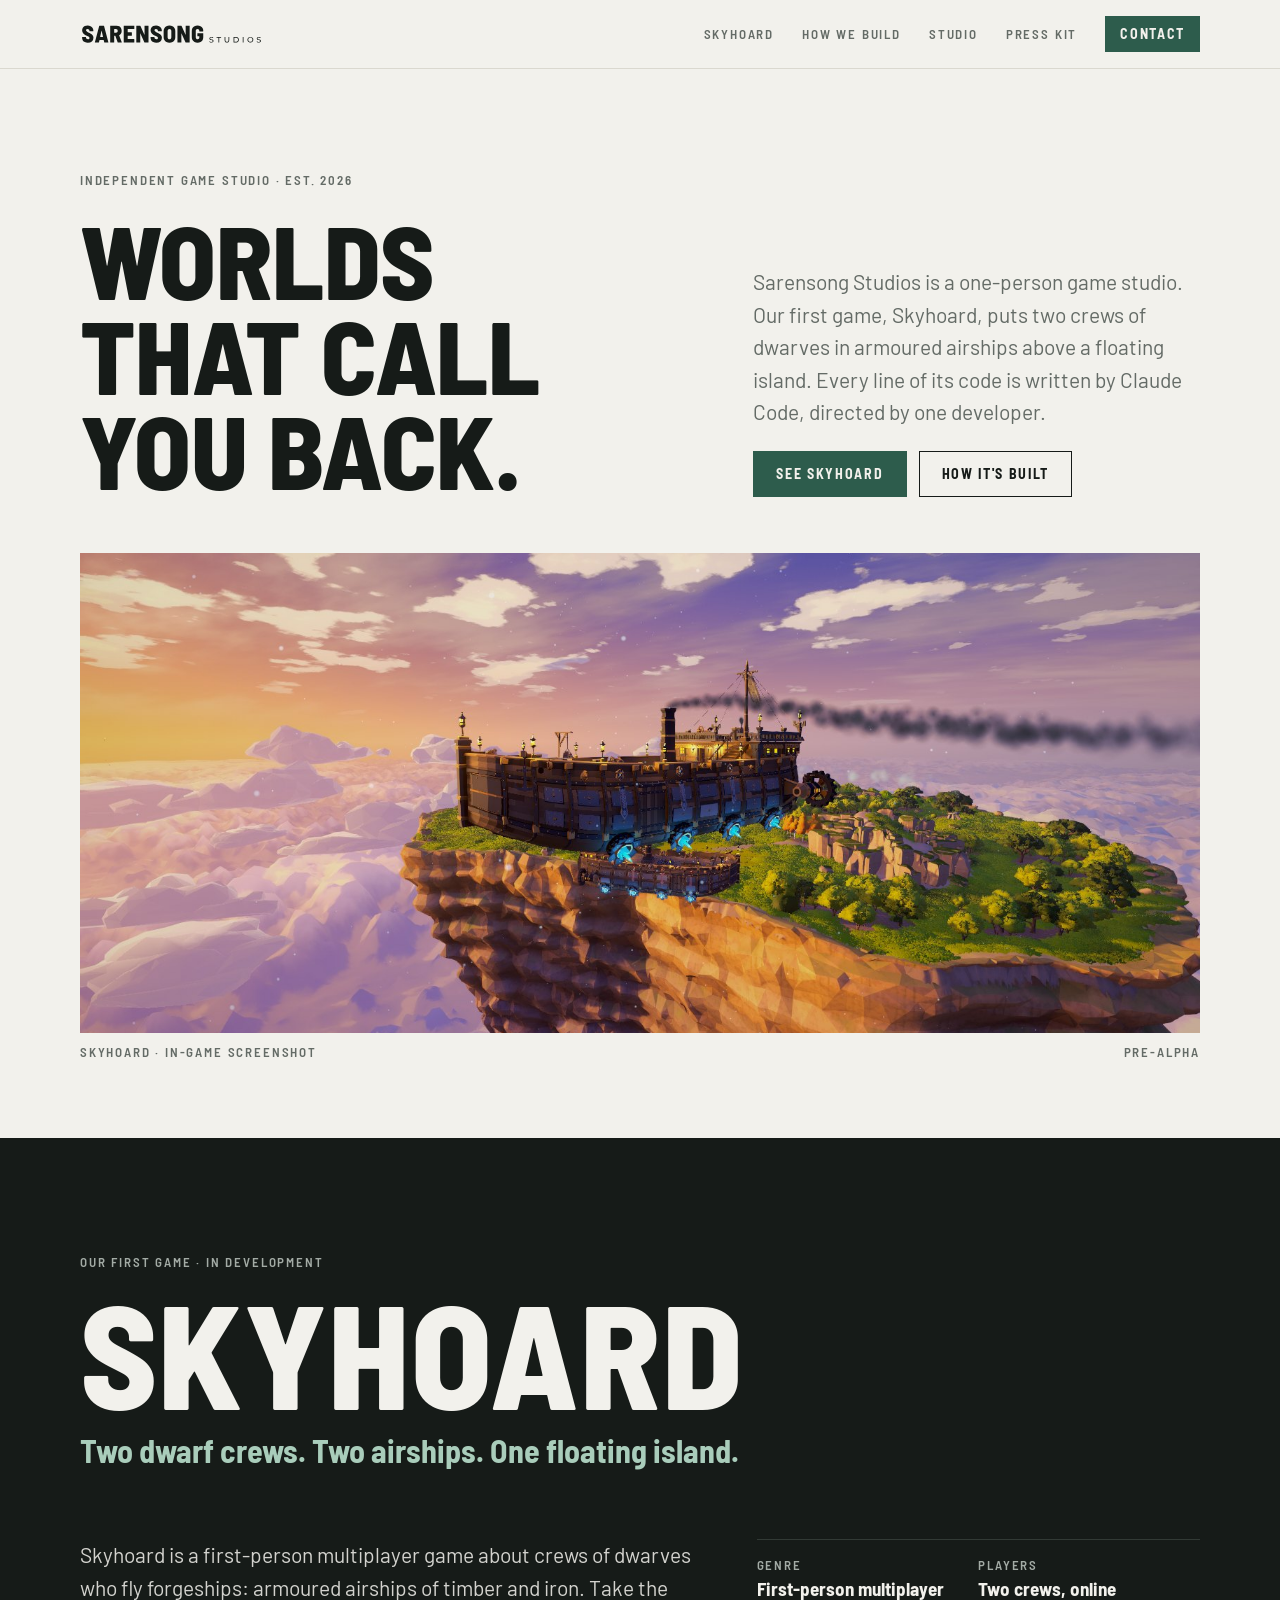
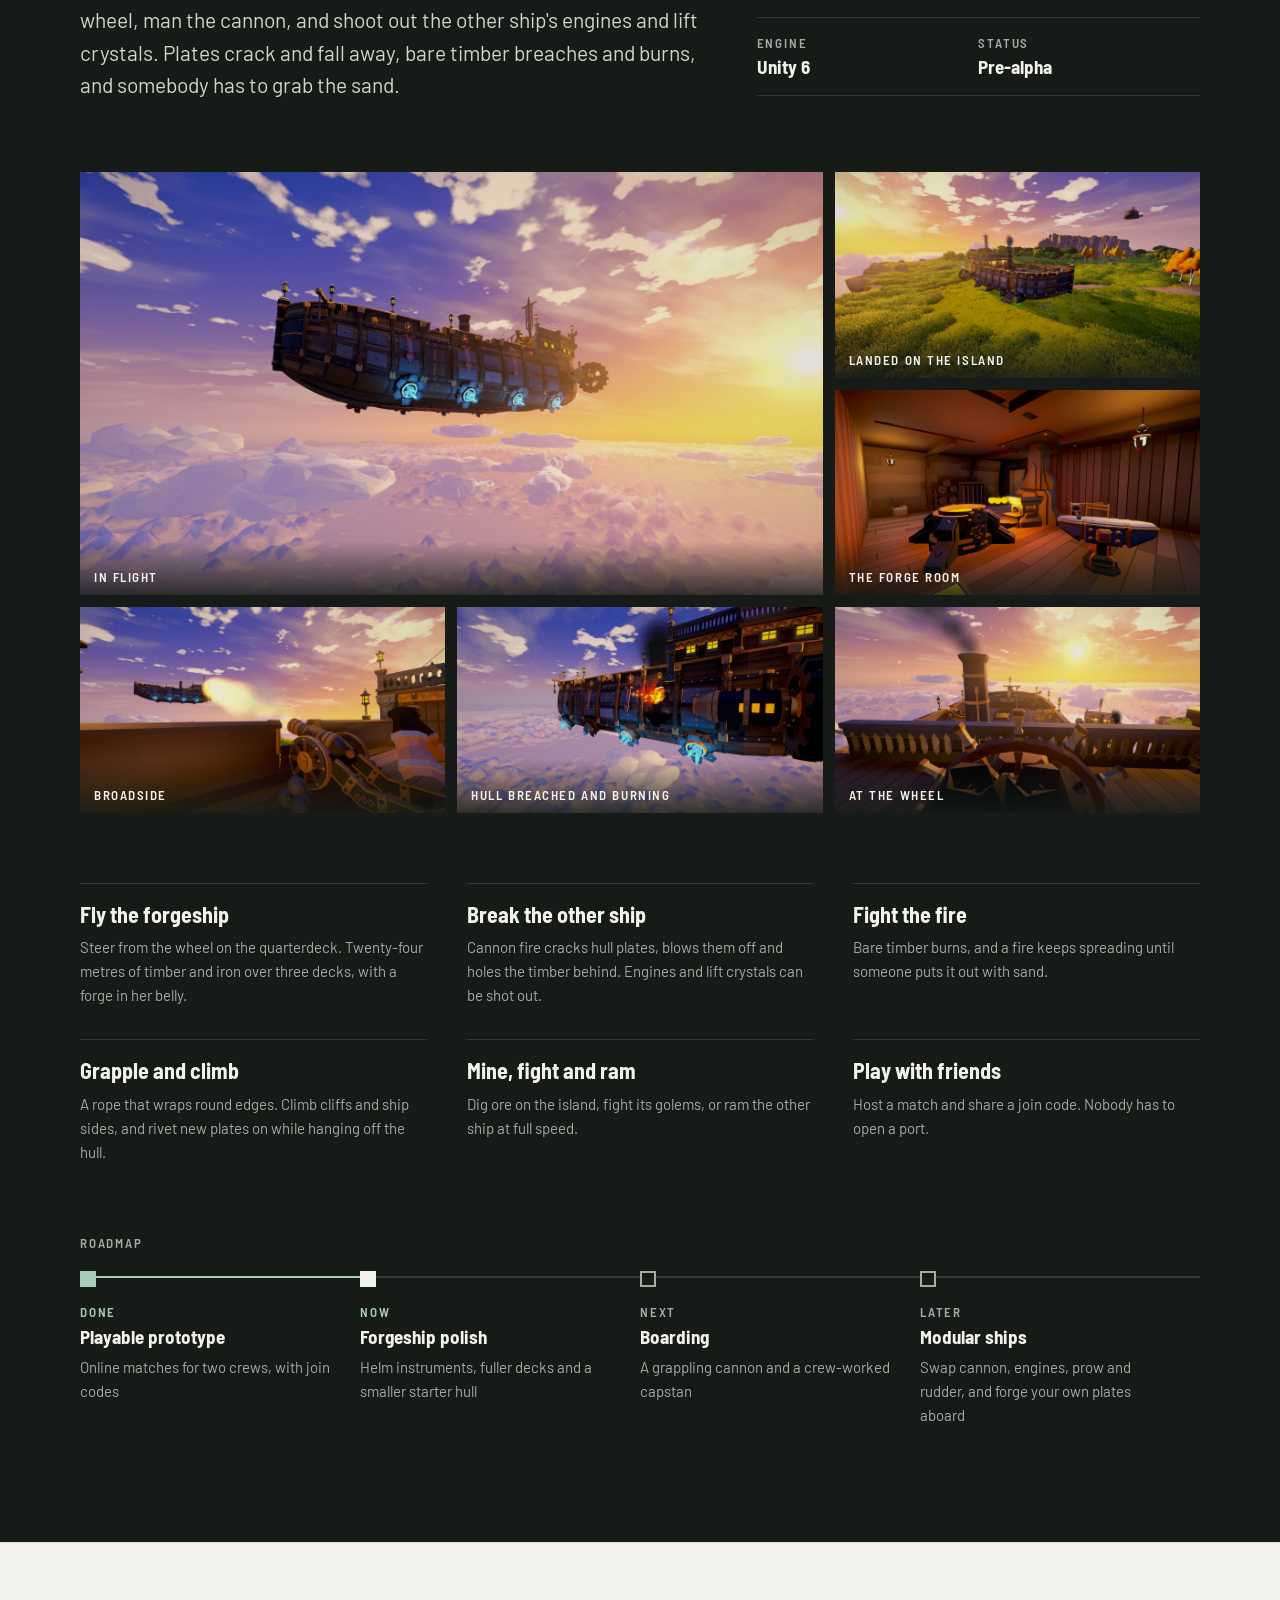
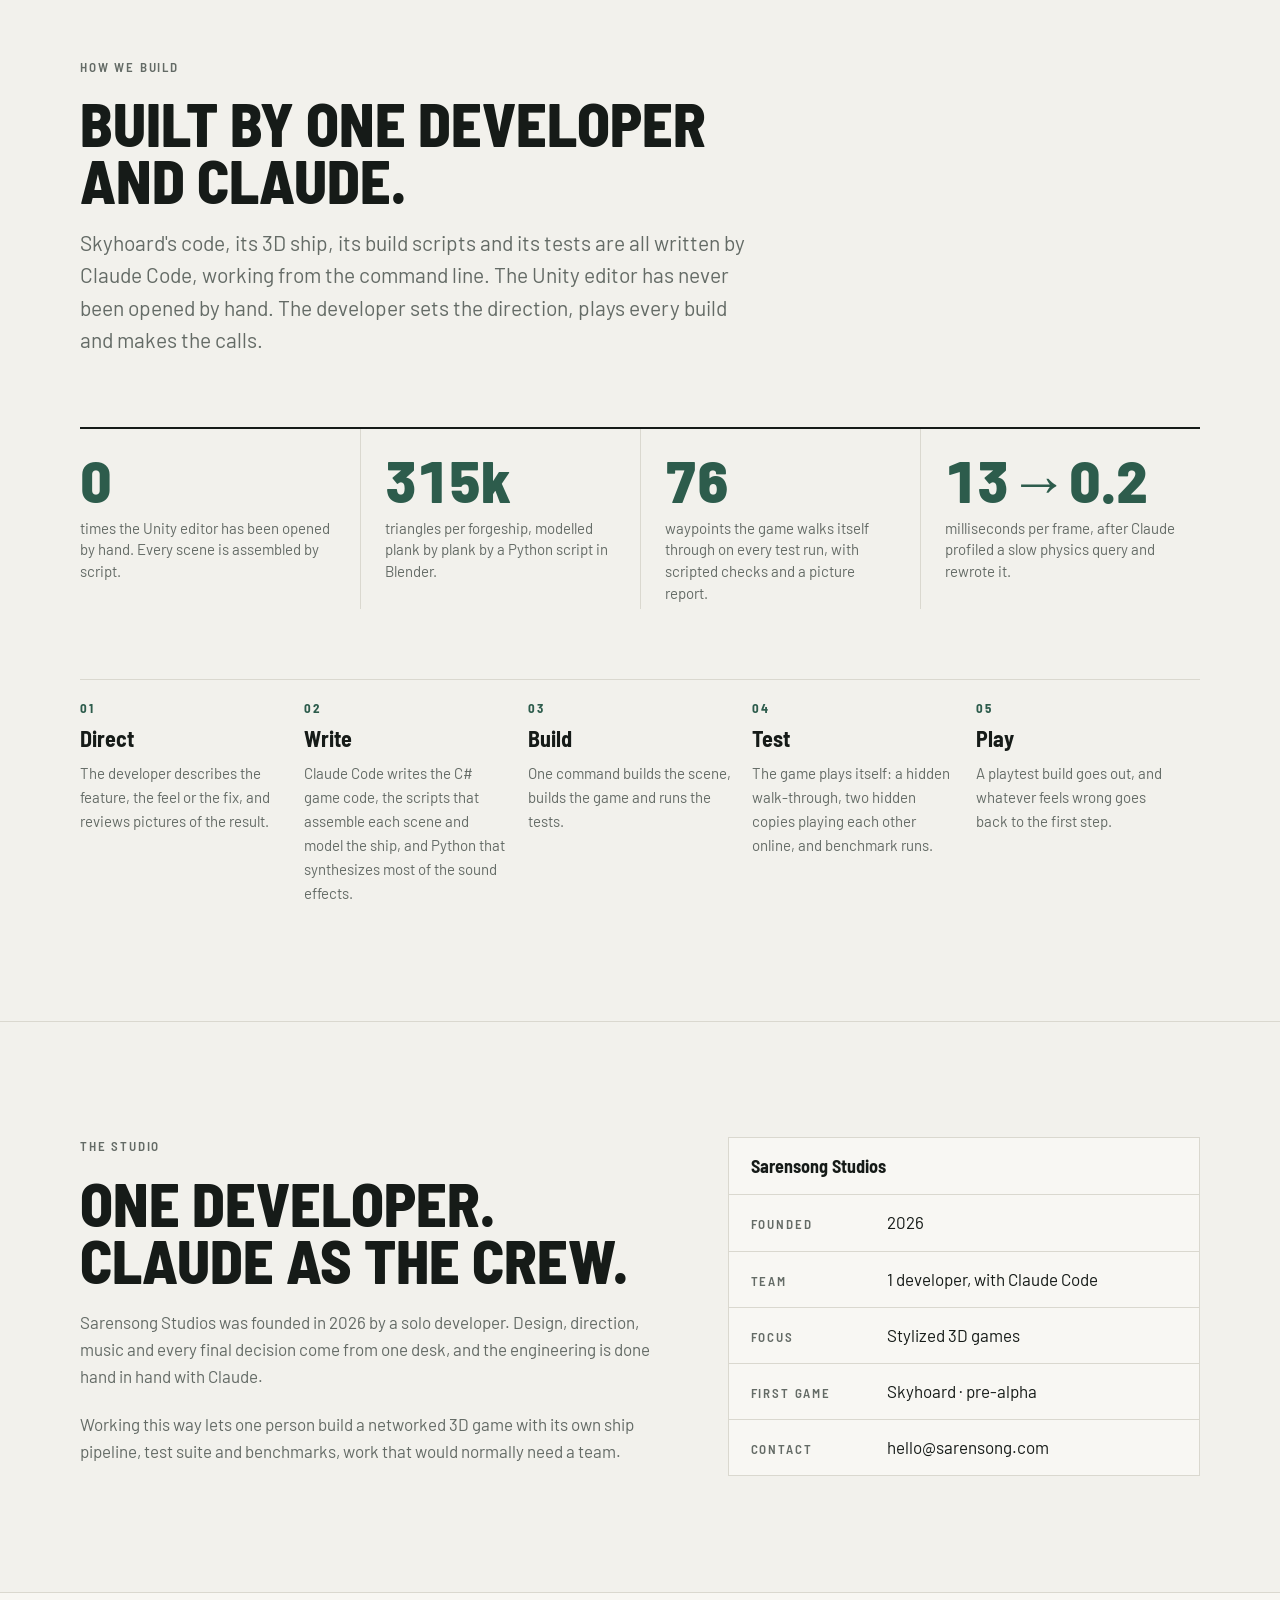
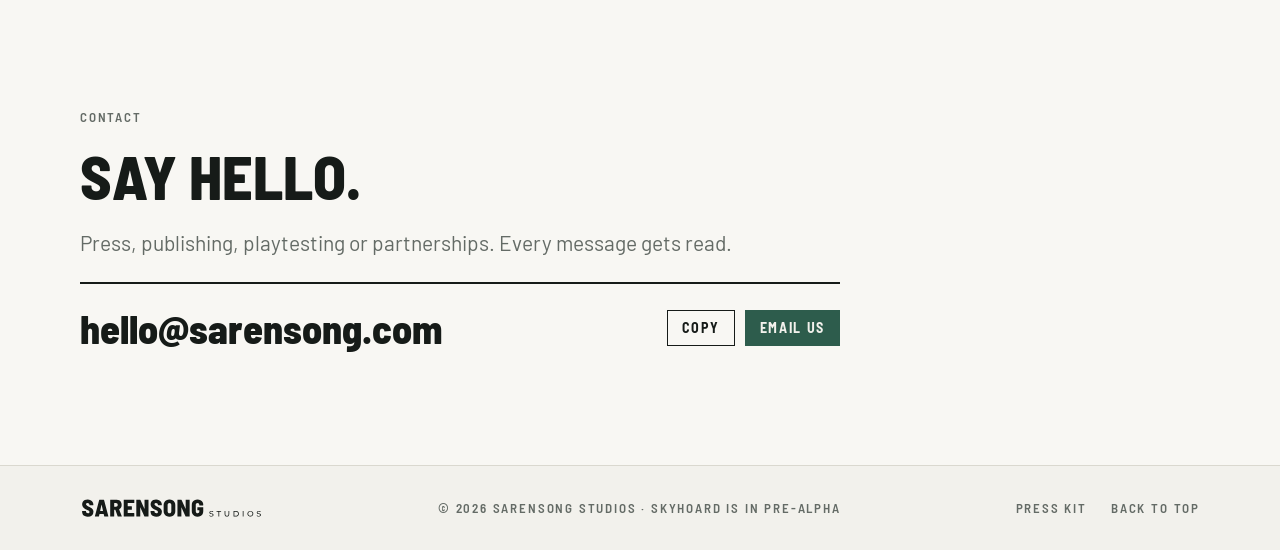
==== commit 27426619: "Rebrand to pine and stone, feature Skyhoard - Founder's stacked wordmark rebuilt as outlined vectors" ====
--- a/index.html
+++ b/index.html
@@ -4,17 +4,17 @@
 <meta charset="utf-8">
 <meta name="viewport" content="width=device-width, initial-scale=1, viewport-fit=cover">
 <title>Sarensong Studios</title>
-<meta name="description" content="Sarensong Studios is an independent game studio making stylized, story-led games. Our debut, Embertide, is a stylized island fable about dwarves.">
-<meta name="theme-color" content="#07111A">
+<meta name="description" content="Sarensong Studios is a one-person game studio. Its first game, Skyhoard, puts two crews of dwarves in armoured airships above a floating island.">
+<meta name="theme-color" content="#F2F1EC">
 <meta property="og:type" content="website">
 <meta property="og:title" content="Sarensong Studios">
-<meta property="og:description" content="An independent game studio making stylized, story-led games. Now building Embertide.">
-<meta property="og:image" content="assets/og.png">
+<meta property="og:description" content="A one-person game studio. Now building Skyhoard: two dwarf crews, two airships, one floating island.">
+<meta property="og:image" content="brand/social/og-1200x630.jpg">
 <meta name="twitter:card" content="summary_large_image">
 <link rel="icon" href="assets/favicon.svg" type="image/svg+xml">
 <link rel="preconnect" href="https://fonts.googleapis.com">
 <link rel="preconnect" href="https://fonts.gstatic.com" crossorigin>
-<link rel="stylesheet" href="https://fonts.googleapis.com/css2?family=Chakra+Petch:wght@500;600;700&family=Grenze:wght@800&family=Hanken+Grotesk:wght@400;500;600&family=Martian+Mono:wght@400;500&display=swap">
+<link rel="stylesheet" href="https://fonts.googleapis.com/css2?family=Barlow+Semi+Condensed:wght@600;700;800&family=Barlow:wght@400;500;600&display=swap">
 <link rel="stylesheet" href="assets/site.css">
 </head>
 <body>
@@ -22,98 +22,110 @@
 
 <nav class="nav" aria-label="Main">
   <div class="wrap">
-    <a class="brand" href="#top" aria-label="Sarensong Studios, back to top">
-      <svg class="mark" viewBox="0 0 48 24" fill="none" aria-hidden="true">
-        <path d="M2 16c3 0 4-4 7-4s4 4 7 4l8-13 8 13c3 0 4-4 7-4s4 4 7 4" stroke-width="2.2" stroke-linecap="round" stroke-linejoin="round"/>
-        <circle cx="24" cy="11.5" r="1.7"/>
-      </svg>
-      <span class="wordmark"><b>SARENSONG</b><span>STUDIOS</span></span>
-    </a>
+    <a class="brand" href="#top"><img src="brand/logo/sarensong-inline-ink.svg" alt="Sarensong Studios" width="238" height="20"></a>
     <div class="nav-links">
-      <a href="#project">Project 01</a>
+      <a href="#skyhoard">Skyhoard</a>
+      <a href="#pipeline">How we build</a>
       <a href="#studio">Studio</a>
-      <a href="#pipeline">Pipeline</a>
       <a href="press.html">Press kit</a>
-      <a class="btn btn-ghost btn-sm" href="#contact">Contact</a>
+      <a class="btn btn-pine btn-sm" href="#contact">Contact</a>
     </div>
   </div>
 </nav>
 
 <header class="hero" id="top">
-  <canvas class="hero-canvas" aria-hidden="true"></canvas>
-  <div class="hero-fade" aria-hidden="true"></div>
-  <div class="wrap hero-inner">
-    <p class="label eyebrow"><span class="pulse" aria-hidden="true"></span>Independent game studio · Est. 2026</p>
-    <h1>Worlds that <em>call you back.</em></h1>
-    <p class="lede">Sarensong Studios is a one-person indie studio making stylized, story-led games. Every world is handcrafted, and a modern AI-assisted pipeline lets one developer build with the reach of a full crew.</p>
-    <div class="cta-row">
-      <a class="btn btn-primary" href="#project">See Project 01 <span class="arrow" aria-hidden="true">→</span></a>
-      <a class="btn btn-ghost" href="#contact">Contact the studio</a>
+  <div class="wrap">
+    <div class="hero-top">
+      <div>
+        <p class="label">Independent game studio · Est. 2026</p>
+        <h1>Worlds that call you back.</h1>
+      </div>
+      <div class="hero-copy">
+        <p class="lede">Sarensong Studios is a one-person game studio. Our first game, Skyhoard, puts two crews of dwarves in armoured airships above a floating island. Every line of its code is written by Claude Code, directed by one developer.</p>
+        <div class="cta-row">
+          <a class="btn btn-pine" href="#skyhoard">See Skyhoard</a>
+          <a class="btn btn-line" href="#pipeline">How it's built</a>
+        </div>
+      </div>
     </div>
-  </div>
-  <div class="wrap">
-    <dl class="readout">
-      <div><dt class="label">Studio</dt><dd>Solo indie</dd></div>
-      <div><dt class="label">Founded</dt><dd>2026</dd></div>
-      <div><dt class="label">In development</dt><dd>Project 01</dd></div>
-      <div><dt class="label">Build</dt><dd>Pre-alpha</dd></div>
-    </dl>
+    <figure class="shot-hero">
+      <img src="assets/skyhoard/over-island.jpg" alt="A forgeship flying low over the rim of a floating island at sunset, with a second ship below" width="1600" height="900">
+      <figcaption><span class="label">Skyhoard · in-game screenshot</span><span class="label">Pre-alpha</span></figcaption>
+    </figure>
   </div>
 </header>
 
 <main id="main">
-  <section class="section project" id="project" aria-labelledby="project-title">
+  <section class="section night" id="skyhoard" aria-labelledby="skyhoard-title">
     <div class="wrap">
-      <div class="section-head">
-        <p class="label"><span class="chip chip-ember">Project 01</span>Working title · In development</p>
-        <h2 id="project-title" class="game-title">Embertide</h2>
-        <p class="game-tagline">A stylized island fable about dwarves.</p>
-        <p class="lede">The sea swallowed their mountain. Now a small clan of dwarves must build a new hearth on an island that sings, and learn what its song is trying to tell them.</p>
+      <div class="game-head">
+        <p class="label">Our first game · In development</p>
+        <h2 id="skyhoard-title" class="game-title">Skyhoard</h2>
+        <p class="game-tagline">Two dwarf crews. Two airships. One floating island.</p>
       </div>
 
-      <div class="pillars">
-        <article>
-          <p class="label">Pillar · World</p>
-          <h3>An island you can read at a glance</h3>
-          <p>Bold shapes, painterly colour and clean silhouettes. Every cove and cliff is placed by hand, so looking around is always worth it.</p>
-        </article>
-        <article>
-          <p class="label">Pillar · Heart</p>
-          <h3>Dwarves at the centre</h3>
-          <p>Stone halls, forge-fire, old grudges and fierce loyalty. The clan is the soul of the game and the reason to keep playing.</p>
-        </article>
-        <article>
-          <p class="label">Pillar · Story</p>
-          <h3>Told like a fable</h3>
-          <p>A focused, heartfelt tale you play through at your own pace. Short enough to finish, memorable enough to retell.</p>
-        </article>
+      <div class="game-intro">
+        <p class="lede">Skyhoard is a first-person multiplayer game about crews of dwarves who fly forgeships: armoured airships of timber and iron. Take the wheel, man the cannon, and shoot out the other ship's engines and lift crystals. Plates crack and fall away, bare timber breaches and burns, and somebody has to grab the sand.</p>
+        <dl class="facts">
+          <div><dt class="label">Genre</dt><dd>First-person multiplayer</dd></div>
+          <div><dt class="label">Players</dt><dd>Two crews, online</dd></div>
+          <div><dt class="label">Engine</dt><dd>Unity 6</dd></div>
+          <div><dt class="label">Status</dt><dd>Pre-alpha</dd></div>
+        </dl>
       </div>
 
-      <div class="media" aria-label="Screenshots">
-        <figure class="shot shot-wide">
-          <div class="frame frame-art"><img src="assets/embertide-keyart.jpg" alt="Embertide title card: the game's name above a glowing island rising out of the sea" width="2520" height="1080"></div>
-          <figcaption class="label">Title card · Screenshots arrive with the vertical slice</figcaption>
-        </figure>
-        <figure class="shot">
-          <div class="frame"><span class="label">Signal pending</span><strong>Screenshot 01</strong></div>
-          <figcaption class="label">In-engine capture</figcaption>
-        </figure>
-        <figure class="shot">
-          <div class="frame"><span class="label">Signal pending</span><strong>Screenshot 02</strong></div>
-          <figcaption class="label">In-engine capture</figcaption>
-        </figure>
+      <div class="gallery" aria-label="Skyhoard screenshots">
+        <figure class="big"><a href="assets/skyhoard/in-flight.jpg"><img src="assets/skyhoard/in-flight.jpg" alt="The rival crew's forgeship in flight above the clouds, lift crystals glowing along her hull" width="1600" height="900"><figcaption>In flight</figcaption></a></figure>
+        <figure><a href="assets/skyhoard/landed.jpg"><img src="assets/skyhoard/landed.jpg" alt="A forgeship landed on the island meadow with her ramp lowered" width="1600" height="900" loading="lazy"><figcaption>Landed on the island</figcaption></a></figure>
+        <figure><a href="assets/skyhoard/forge.jpg"><img src="assets/skyhoard/forge.jpg" alt="The forge room below deck: a glowing smelter, forge and anvil" width="1600" height="900" loading="lazy"><figcaption>The forge room</figcaption></a></figure>
+        <figure><a href="assets/skyhoard/gun-fired.jpg"><img src="assets/skyhoard/gun-fired.jpg" alt="A cannon firing at the other ship from the gun deck" width="1600" height="900" loading="lazy"><figcaption>Broadside</figcaption></a></figure>
+        <figure><a href="assets/skyhoard/burning.jpg"><img src="assets/skyhoard/burning.jpg" alt="The other ship with a hull cell shot through and on fire" width="1600" height="900" loading="lazy"><figcaption>Hull breached and burning</figcaption></a></figure>
+        <figure><a href="assets/skyhoard/at-the-wheel.jpg"><img src="assets/skyhoard/at-the-wheel.jpg" alt="First-person view from the ship's wheel, looking forward over the deck at sunset" width="1600" height="900" loading="lazy"><figcaption>At the wheel</figcaption></a></figure>
       </div>
+
+      <ul class="features">
+        <li><h3>Fly the forgeship</h3><p>Steer from the wheel on the quarterdeck. Twenty-four metres of timber and iron over three decks, with a forge in her belly.</p></li>
+        <li><h3>Break the other ship</h3><p>Cannon fire cracks hull plates, blows them off and holes the timber behind. Engines and lift crystals can be shot out.</p></li>
+        <li><h3>Fight the fire</h3><p>Bare timber burns, and a fire keeps spreading until someone puts it out with sand.</p></li>
+        <li><h3>Grapple and climb</h3><p>A rope that wraps round edges. Climb cliffs and ship sides, and rivet new plates on while hanging off the hull.</p></li>
+        <li><h3>Mine, fight and ram</h3><p>Dig ore on the island, fight its golems, or ram the other ship at full speed.</p></li>
+        <li><h3>Play with friends</h3><p>Host a match and share a join code. Nobody has to open a port.</p></li>
+      </ul>
 
       <div class="roadmap">
         <h3 class="label">Roadmap</h3>
         <ol class="track">
-          <li class="done"><span class="state">Done</span><strong>Concept</strong><span>World, tone and core idea locked in</span></li>
-          <li class="now"><span class="state">Now</span><strong>Pre-alpha</strong><span>Core systems and the island blockout</span></li>
-          <li><span class="state">Next</span><strong>Vertical slice</strong><span>One polished slice and the first screenshots</span></li>
-          <li><span class="state">Then</span><strong>Announce</strong><span>Trailer, store page and wishlists</span></li>
-          <li><span class="state">Later</span><strong>Launch</strong><span>Release date and platforms revealed with the trailer</span></li>
+          <li class="done"><span class="state">Done</span><strong>Playable prototype</strong><span>Online matches for two crews, with join codes</span></li>
+          <li class="now"><span class="state">Now</span><strong>Forgeship polish</strong><span>Helm instruments, fuller decks and a smaller starter hull</span></li>
+          <li><span class="state">Next</span><strong>Boarding</strong><span>A grappling cannon and a crew-worked capstan</span></li>
+          <li><span class="state">Later</span><strong>Modular ships</strong><span>Swap cannon, engines, prow and rudder, and forge your own plates aboard</span></li>
         </ol>
       </div>
+    </div>
+  </section>
+
+  <section class="section" id="pipeline" aria-labelledby="pipeline-title">
+    <div class="wrap">
+      <div class="section-head">
+        <p class="label">How we build</p>
+        <h2 id="pipeline-title">Built by one developer and Claude.</h2>
+        <p class="lede">Skyhoard's code, its 3D ship, its build scripts and its tests are all written by Claude Code, working from the command line. The Unity editor has never been opened by hand. The developer sets the direction, plays every build and makes the calls.</p>
+      </div>
+
+      <dl class="stats">
+        <div><dt>times the Unity editor has been opened by hand. Every scene is assembled by script.</dt><dd>0</dd></div>
+        <div><dt>triangles per forgeship, modelled plank by plank by a Python script in Blender.</dt><dd>315k</dd></div>
+        <div><dt>waypoints the game walks itself through on every test run, with scripted checks and a picture report.</dt><dd>76</dd></div>
+        <div><dt>milliseconds per frame, after Claude profiled a slow physics query and rewrote it.</dt><dd>13→0.2</dd></div>
+      </dl>
+
+      <ol class="steps">
+        <li><h3>Direct</h3><p>The developer describes the feature, the feel or the fix, and reviews pictures of the result.</p></li>
+        <li><h3>Write</h3><p>Claude Code writes the C# game code, the scripts that assemble each scene and model the ship, and Python that synthesizes most of the sound effects.</p></li>
+        <li><h3>Build</h3><p>One command builds the scene, builds the game and runs the tests.</p></li>
+        <li><h3>Test</h3><p>The game plays itself: a hidden walk-through, two hidden copies playing each other online, and benchmark runs.</p></li>
+        <li><h3>Play</h3><p>A playtest build goes out, and whatever feels wrong goes back to the first step.</p></li>
+      </ol>
     </div>
   </section>
 
@@ -121,50 +133,20 @@
     <div class="wrap studio-grid">
       <div class="studio-copy">
         <p class="label">The studio</p>
-        <h2 id="studio-title">One developer. A full studio's toolkit.</h2>
-        <p>Sarensong is a solo studio. Design, code, art direction and story all come from one desk, supported by a production pipeline built around AI tools.</p>
-        <p>Keeping the team tiny keeps the work personal. Every Sarensong game should feel made by someone who cares about every corner of it, because it was.</p>
+        <h2 id="studio-title">One developer. Claude as the crew.</h2>
+        <p>Sarensong Studios was founded in 2026 by a solo developer. Design, direction, music and every final decision come from one desk, and the engineering is done hand in hand with Claude.</p>
+        <p>Working this way lets one person build a networked 3D game with its own ship pipeline, test suite and benchmarks, work that would normally need a team.</p>
       </div>
-      <dl class="spec">
-        <div><dt class="label">Studio</dt><dd>Sarensong Studios</dd></div>
-        <div><dt class="label">Founded</dt><dd>2026</dd></div>
-        <div><dt class="label">Team</dt><dd>1 founder, AI-assisted pipeline</dd></div>
-        <div><dt class="label">Focus</dt><dd>Stylized, story-led games</dd></div>
-        <div><dt class="label">Debut</dt><dd>Project 01 · pre-alpha</dd></div>
-        <div><dt class="label">Contact</dt><dd>hello@sarensong.com</dd></div>
-      </dl>
-    </div>
-  </section>
-
-  <section class="section" id="pipeline" aria-labelledby="pipeline-title">
-    <div class="wrap">
-      <div class="section-head">
-        <p class="label">How we build</p>
-        <h2 id="pipeline-title">A one-person studio, built with Claude.</h2>
-        <p class="lede">AI takes on the heavy lifting around the game, so the human hours go into the parts players actually feel.</p>
+      <div class="spec">
+        <h3>Sarensong Studios</h3>
+        <dl>
+          <div><dt class="label">Founded</dt><dd>2026</dd></div>
+          <div><dt class="label">Team</dt><dd>1 developer, with Claude Code</dd></div>
+          <div><dt class="label">Focus</dt><dd>Stylized 3D games</dd></div>
+          <div><dt class="label">First game</dt><dd>Skyhoard · pre-alpha</dd></div>
+          <div><dt class="label">Contact</dt><dd>hello@sarensong.com</dd></div>
+        </dl>
       </div>
-      <ul class="pipe">
-        <li>
-          <span class="chip chip-sea">In use</span>
-          <h3>Gameplay code and tools</h3>
-          <p>Claude Code pairs on gameplay systems, editor tooling and build automation, from the first prototype to the shipping build.</p>
-        </li>
-        <li>
-          <span class="chip chip-sea">In use</span>
-          <h3>World and narrative</h3>
-          <p>Lore, quest outlines and dialogue drafts are developed with Claude, then rewritten by hand in the game's own voice.</p>
-        </li>
-        <li>
-          <span class="chip chip-sea">In use</span>
-          <h3>Production</h3>
-          <p>Design docs, task planning, devlogs and store copy move faster, which keeps a solo schedule realistic.</p>
-        </li>
-        <li>
-          <span class="chip chip-ember">Exploring</span>
-          <h3>Living characters</h3>
-          <p>R&amp;D into in-game features powered by the Claude API, such as dwarves who react to what you do and a narrator who remembers your choices.</p>
-        </li>
-      </ul>
     </div>
   </section>
 
@@ -172,12 +154,12 @@
     <div class="wrap">
       <p class="label">Contact</p>
       <h2 id="contact-title">Say hello.</h2>
-      <p class="lede">Press, publishing, partnerships and playtesting all go to the same inbox, and every message gets read.</p>
+      <p class="lede">Press, publishing, playtesting or partnerships. Every message gets read.</p>
       <div class="email-box">
         <span class="email" id="email">hello@sarensong.com</span>
         <span class="email-actions">
-          <button class="btn btn-ghost btn-sm" data-copy="email" type="button" aria-live="polite">Copy</button>
-          <a class="btn btn-primary btn-sm" href="mailto:hello@sarensong.com">Email us <span class="arrow" aria-hidden="true">→</span></a>
+          <button class="btn btn-line btn-sm" data-copy="email" type="button" aria-live="polite">Copy</button>
+          <a class="btn btn-pine btn-sm" href="mailto:hello@sarensong.com">Email us</a>
         </span>
       </div>
     </div>
@@ -186,15 +168,9 @@
 
 <footer class="foot">
   <div class="wrap">
-    <a class="brand" href="#top" aria-label="Sarensong Studios, back to top">
-      <svg class="mark" viewBox="0 0 48 24" fill="none" aria-hidden="true">
-        <path d="M2 16c3 0 4-4 7-4s4 4 7 4l8-13 8 13c3 0 4-4 7-4s4 4 7 4" stroke-width="2.2" stroke-linecap="round" stroke-linejoin="round"/>
-        <circle cx="24" cy="11.5" r="1.7"/>
-      </svg>
-      <span class="wordmark"><b>SARENSONG</b><span>STUDIOS</span></span>
-    </a>
-    <p class="label">© 2026 Sarensong Studios · Game content shown is work in progress</p>
-    <span class="foot-links"><a class="label" href="press.html">Press kit</a><a class="label" href="#top">Back to top ↑</a></span>
+    <a class="brand" href="#top"><img src="brand/logo/sarensong-inline-ink.svg" alt="Sarensong Studios" width="238" height="20"></a>
+    <p class="label">© 2026 Sarensong Studios · Skyhoard is in pre-alpha</p>
+    <span class="foot-links"><a class="label" href="press.html">Press kit</a><a class="label" href="#top">Back to top</a></span>
   </div>
 </footer>
 
--- a/assets/site.css
+++ b/assets/site.css
@@ -1,409 +1,290 @@
-/* Layout: sonar chart. An island rises as a ridgeline out of a sea of waveforms; content sits in HUD-framed bands on an abyssal ground. Sea-glass is the studio's signal colour, forge-ember belongs to the dwarf project. */
+/* Layout: Nordic paper. Ink type on warm stone, one pine accent, and the game's own screenshots as the only colour. Night bands frame the game. */
 :root {
-  color-scheme: dark;
-  --abyss: #07111A;
-  --deep: #0C1A26;
-  --rule: #1B2C3A;
-  --fg: #E4EEF1;
-  --muted: #8EA3B0;
-  --seaglass: #5ED6C9;
-  --ember: #FF9F57;
-  --flare: #FFE3B8;
-  --paper: #F3F6F7;
-  --slate: #33424D;
-
-  --display: "Chakra Petch", "Bahnschrift", "DIN Alternate", "Arial Narrow", sans-serif;
-  --body: "Hanken Grotesk", system-ui, -apple-system, "Segoe UI", Roboto, sans-serif;
-  --fable: "Grenze", "Rockwell", Georgia, serif;
-  --mono: "Martian Mono", ui-monospace, SFMono-Regular, Menlo, Consolas, monospace;
-
-  --t-label: 0.6875rem;
+  color-scheme: light;
+  --paper: #F2F1EC;
+  --paper-2: #F8F7F3;
+  --ink: #161B18;
+  --mist: #646B66;
+  --rule: #DAD8CF;
+  --pine: #2D5C4C;
+  --pine-deep: #234A3D;
+  --lichen: #A9CDBB;
+  --night: #161B18;
+  --night-2: #1E2521;
+  --night-rule: #323A35;
+  --night-mist: #A3ABA5;
+
+  --head: "Barlow Semi Condensed", "Arial Narrow", "Roboto Condensed", sans-serif;
+  --body: "Barlow", "Segoe UI", system-ui, -apple-system, sans-serif;
+
+  --t-label: 0.8125rem;
   --t-sm: 0.9375rem;
   --t-md: 1.0625rem;
-  --t-lg: clamp(1.0625rem, 1rem + 0.35vw, 1.25rem);
-  --t-h3: 1.25rem;
-  --t-h2: clamp(1.9rem, 1.25rem + 2.4vw, 3rem);
-  --t-hero: clamp(2.75rem, 1.3rem + 6vw, 5.75rem);
+  --t-lg: clamp(1.125rem, 1.05rem + 0.35vw, 1.3125rem);
+  --t-h3: 1.375rem;
+  --t-h2: clamp(2.125rem, 1.35rem + 3vw, 3.75rem);
+  --t-h1: clamp(3rem, 1.5rem + 6.2vw, 6.75rem);
 
   --gutter: clamp(16px, 4vw, 40px);
-  --max: 1180px;
-  --section: clamp(72px, 10vw, 136px);
+  --max: 1200px;
+  --section: clamp(72px, 9vw, 128px);
 }
 
 * { box-sizing: border-box; }
-html { scroll-behavior: smooth; scroll-padding-top: 80px; }
+html { scroll-behavior: smooth; scroll-padding-top: 84px; }
 @media (prefers-reduced-motion: reduce) { html { scroll-behavior: auto; } }
 body {
   margin: 0;
-  background: var(--abyss);
-  color: var(--fg);
+  background: var(--paper);
+  color: var(--ink);
   font-family: var(--body);
   font-size: var(--t-md);
   line-height: 1.6;
   -webkit-font-smoothing: antialiased;
-  text-rendering: optimizeLegibility;
-}
-h1, h2, h3, p, dl, dd, figure, ol, ul { margin: 0; }
+}
+h1, h2, h3, h4, p, dl, dd, figure, ol, ul { margin: 0; }
 ol, ul { padding: 0; list-style: none; }
 img { max-width: 100%; display: block; }
 a { color: inherit; }
-::selection { background: color-mix(in srgb, var(--seaglass) 35%, transparent); color: var(--fg); }
-:focus-visible { outline: 2px solid var(--seaglass); outline-offset: 3px; }
+::selection { background: var(--lichen); color: var(--ink); }
+:focus-visible { outline: 2px solid var(--pine); outline-offset: 3px; }
 
 .wrap { width: 100%; max-width: var(--max); margin-inline: auto; padding-inline: var(--gutter); }
 
 .skip {
   position: absolute; left: var(--gutter); top: -60px; z-index: 50;
-  background: var(--seaglass); color: var(--abyss); padding: 10px 14px;
-  font-family: var(--mono); font-size: var(--t-label); text-transform: uppercase; letter-spacing: 0.1em;
+  background: var(--pine); color: var(--paper); padding: 10px 14px;
+  font: 700 var(--t-label) var(--head); text-transform: uppercase; letter-spacing: 0.12em;
 }
 .skip:focus { top: 12px; }
 
+/* Type */
 .label {
-  font-family: var(--mono);
-  font-size: var(--t-label);
-  font-weight: 400;
-  letter-spacing: 0.1em;
-  text-transform: uppercase;
-  color: var(--muted);
-  line-height: 1.5;
-}
-
-h1, h2, h3 { font-family: var(--display); text-wrap: balance; }
-h2 { font-size: var(--t-h2); font-weight: 600; line-height: 1.08; letter-spacing: -0.01em; }
-h3 { font-size: var(--t-h3); font-weight: 600; line-height: 1.25; }
-.lede { font-size: var(--t-lg); color: var(--muted); max-width: 60ch; line-height: 1.6; }
+  font-family: var(--head); font-weight: 600; font-size: var(--t-label);
+  letter-spacing: 0.14em; text-transform: uppercase; color: var(--mist); line-height: 1.4;
+}
+h1, h2, h3 { font-family: var(--head); text-wrap: balance; }
+h1 { font-size: var(--t-h1); font-weight: 800; line-height: 0.92; text-transform: uppercase; letter-spacing: -0.005em; }
+h2 { font-size: var(--t-h2); font-weight: 800; line-height: 0.95; text-transform: uppercase; }
+h3 { font-size: var(--t-h3); font-weight: 700; line-height: 1.15; }
+.lede { font-size: var(--t-lg); color: var(--mist); max-width: 56ch; line-height: 1.55; }
 
 /* Buttons */
 .btn {
   display: inline-flex; align-items: center; justify-content: center; gap: 10px;
-  font-family: var(--mono); font-size: var(--t-label); font-weight: 500;
-  letter-spacing: 0.1em; text-transform: uppercase; text-decoration: none;
-  padding: 15px 22px; border: 1px solid transparent; cursor: pointer;
-  background: none; color: var(--fg);
-  transition: background-color .2s ease, color .2s ease, border-color .2s ease, filter .2s ease;
-}
-.btn-primary {
-  background: var(--seaglass); color: var(--abyss);
-  clip-path: polygon(10px 0, 100% 0, 100% calc(100% - 10px), calc(100% - 10px) 100%, 0 100%, 0 10px);
-}
-.btn-primary:hover { filter: brightness(1.1); }
-.btn-ghost { border-color: color-mix(in srgb, var(--seaglass) 40%, transparent); }
-.btn-ghost:hover { background: color-mix(in srgb, var(--seaglass) 12%, transparent); border-color: var(--seaglass); }
+  font: 700 0.875rem/1 var(--head); letter-spacing: 0.12em; text-transform: uppercase; text-decoration: none;
+  padding: 15px 22px; border: 1.5px solid transparent; cursor: pointer; background: none; color: inherit;
+  transition: background-color .15s ease, color .15s ease, border-color .15s ease;
+}
+.btn-pine { background: var(--pine); border-color: var(--pine); color: var(--paper); }
+.btn-pine:hover { background: var(--pine-deep); border-color: var(--pine-deep); }
+.btn-line { border-color: var(--ink); color: var(--ink); }
+.btn-line:hover { background: var(--ink); color: var(--paper); }
 .btn-sm { padding: 10px 14px; }
-.btn .arrow { transition: transform .2s ease; }
-.btn:hover .arrow { transform: translateX(3px); }
 
 /* Nav */
 .nav {
   position: sticky; top: env(safe-area-inset-top, 0px); z-index: 20;
-  background: color-mix(in srgb, var(--abyss) 78%, transparent);
-  -webkit-backdrop-filter: blur(14px) saturate(140%);
-  backdrop-filter: blur(14px) saturate(140%);
-  border-bottom: 1px solid var(--rule);
+  background: var(--paper); border-bottom: 1px solid var(--rule);
 }
 .nav .wrap { display: flex; align-items: center; justify-content: space-between; gap: 24px; min-height: 68px; }
-.brand { display: flex; align-items: center; gap: 12px; text-decoration: none; color: var(--fg); }
-.mark { width: 42px; height: 21px; flex: none; overflow: visible; }
-.mark path { stroke: var(--seaglass); }
-.mark circle { fill: var(--ember); }
-.wordmark { display: grid; line-height: 1; }
-.wordmark b { font-family: var(--display); font-weight: 700; font-size: 1rem; letter-spacing: 0.24em; }
-.wordmark span { font-family: var(--mono); font-size: 0.5625rem; letter-spacing: 0.42em; color: var(--muted); margin-top: 5px; }
+.brand { display: block; line-height: 0; }
+.brand img { height: 20px; width: auto; }
 .nav-links { display: flex; align-items: center; gap: 28px; }
 .nav-links a:not(.btn) {
-  font-family: var(--mono); font-size: var(--t-label); letter-spacing: 0.1em; text-transform: uppercase;
-  color: var(--muted); text-decoration: none; transition: color .2s ease;
-}
-.nav-links a:not(.btn):hover { color: var(--fg); }
-@media (max-width: 760px) { .nav-links a:not(.btn) { display: none; } }
+  font: 600 var(--t-label) var(--head); letter-spacing: 0.14em; text-transform: uppercase;
+  color: var(--mist); text-decoration: none;
+}
+.nav-links a:not(.btn):hover, .nav-links a[aria-current="page"] { color: var(--ink); }
+@media (max-width: 820px) { .nav-links a:not(.btn) { display: none; } }
 
 /* Hero */
-.hero { position: relative; overflow: hidden; isolation: isolate; }
-.hero::before {
-  content: ""; position: absolute; inset: 0; z-index: -3;
-  background-image:
-    linear-gradient(var(--rule) 1px, transparent 1px),
-    linear-gradient(90deg, var(--rule) 1px, transparent 1px);
-  background-size: 72px 72px;
-  background-position: center top;
-  opacity: 0.55;
-  -webkit-mask-image: radial-gradient(70% 60% at 70% 30%, #000 0%, transparent 75%);
-  mask-image: radial-gradient(70% 60% at 70% 30%, #000 0%, transparent 75%);
-}
-.hero::after {
-  content: ""; position: absolute; inset: 0; z-index: -3;
-  background: radial-gradient(38% 46% at 70% 44%, color-mix(in srgb, var(--seaglass) 14%, transparent), transparent 70%);
-}
-.hero-canvas { position: absolute; inset: 0; width: 100%; height: 100%; z-index: -2; display: block; }
-.hero-fade {
-  position: absolute; inset: 0; z-index: -1; pointer-events: none;
-  background:
-    linear-gradient(90deg, var(--abyss) 0%, color-mix(in srgb, var(--abyss) 82%, transparent) 32%, transparent 62%),
-    linear-gradient(0deg, var(--abyss) 0%, transparent 22%);
-}
-.hero-inner {
-  display: grid; gap: 28px; justify-items: start;
-  padding-block: clamp(80px, 11vw, 150px) clamp(56px, 8vw, 110px);
-}
-.hero-inner > * { max-width: 640px; }
-.eyebrow { display: inline-flex; align-items: center; gap: 12px; color: var(--seaglass); }
-.pulse {
-  width: 7px; height: 7px; border-radius: 50%; background: var(--seaglass); flex: none;
-  box-shadow: 0 0 0 0 color-mix(in srgb, var(--seaglass) 60%, transparent);
-  animation: pulse 2.4s ease-out infinite;
-}
-@keyframes pulse {
-  0% { box-shadow: 0 0 0 0 color-mix(in srgb, var(--seaglass) 55%, transparent); }
-  70%, 100% { box-shadow: 0 0 0 10px color-mix(in srgb, var(--seaglass) 0%, transparent); }
-}
-h1 { font-size: var(--t-hero); font-weight: 700; line-height: 0.98; letter-spacing: -0.02em; }
-h1 em { font-style: normal; color: var(--seaglass); }
-.cta-row { display: flex; flex-wrap: wrap; gap: 12px; padding-top: 6px; }
-
-.readout {
-  display: grid; grid-template-columns: repeat(4, minmax(0, 1fr));
-  border: 1px solid var(--rule);
-  background: color-mix(in srgb, var(--deep) 72%, transparent);
-  -webkit-backdrop-filter: blur(10px);
-  backdrop-filter: blur(10px);
-  margin-bottom: clamp(32px, 5vw, 56px);
-}
-.readout div { display: grid; gap: 6px; padding: 18px 22px; min-width: 0; }
-.readout div + div { border-left: 1px solid var(--rule); }
-.readout dd { font-family: var(--display); font-size: 1.25rem; font-weight: 600; font-variant-numeric: tabular-nums; }
-
-@media (max-width: 760px) {
-  .hero::before { -webkit-mask-image: radial-gradient(90% 50% at 50% 70%, #000 0%, transparent 75%); mask-image: radial-gradient(90% 50% at 50% 70%, #000 0%, transparent 75%); }
-  .hero::after { background: radial-gradient(70% 30% at 50% 70%, color-mix(in srgb, var(--seaglass) 14%, transparent), transparent 70%); }
-  .hero-fade {
-    background:
-      linear-gradient(180deg, color-mix(in srgb, var(--abyss) 70%, transparent) 0%, color-mix(in srgb, var(--abyss) 35%, transparent) 50%, transparent 62%),
-      linear-gradient(0deg, var(--abyss) 0%, transparent 14%);
-  }
-  .hero-inner { padding-bottom: clamp(230px, 66vw, 300px); }
-  .readout { grid-template-columns: repeat(2, minmax(0, 1fr)); }
-  .readout div:nth-child(3) { border-left: 0; }
-  .readout div:nth-child(n+3) { border-top: 1px solid var(--rule); }
-  .readout div { padding: 14px 16px; }
+.hero { padding-block: clamp(56px, 8vw, 104px) clamp(48px, 6vw, 80px); }
+.hero .wrap { display: grid; gap: clamp(32px, 5vw, 56px); }
+.hero-top { display: grid; grid-template-columns: minmax(0, 7fr) minmax(0, 5fr); gap: 24px 48px; align-items: end; }
+.hero-top > div { display: grid; gap: 22px; }
+.hero-copy { display: grid; gap: 24px; justify-items: start; }
+.cta-row { display: flex; flex-wrap: wrap; gap: 12px; }
+.shot-hero { display: grid; gap: 10px; }
+.shot-hero img { width: 100%; height: auto; aspect-ratio: 21 / 9; object-fit: cover; object-position: center 60%; }
+.shot-hero figcaption { display: flex; justify-content: space-between; gap: 16px; flex-wrap: wrap; }
+@media (max-width: 860px) {
+  .hero-top { grid-template-columns: 1fr; }
+  .shot-hero img { aspect-ratio: 16 / 10; }
 }
 
 /* Sections */
 .section { padding-block: var(--section); border-top: 1px solid var(--rule); }
-.section > .wrap { display: grid; gap: clamp(40px, 6vw, 72px); }
-.section-head { display: grid; gap: 18px; max-width: 760px; }
-.section-head .label { display: flex; flex-wrap: wrap; align-items: center; gap: 12px; }
-
-.chip {
-  display: inline-flex; align-items: center; gap: 8px; width: max-content;
-  font-family: var(--mono); font-size: 0.625rem; font-weight: 500; letter-spacing: 0.12em; text-transform: uppercase;
-  padding: 5px 9px; border: 1px solid currentColor; line-height: 1.2;
-}
-.chip::before { content: ""; width: 5px; height: 5px; border-radius: 50%; background: currentColor; }
-.chip-sea { color: var(--seaglass); }
-.chip-ember { color: var(--ember); }
-
-/* Project 01 */
-.project {
-  background:
-    radial-gradient(55% 45% at 88% 0%, color-mix(in srgb, var(--ember) 9%, transparent), transparent 70%),
-    var(--abyss);
-}
-.project h2 em { font-style: normal; color: var(--ember); }
-.pillars { display: grid; grid-template-columns: repeat(3, minmax(0, 1fr)); gap: clamp(28px, 4vw, 48px); }
-.pillars article { display: grid; gap: 12px; align-content: start; padding-top: 22px; border-top: 1px solid var(--rule); position: relative; min-width: 0; }
-.pillars article::before { content: ""; position: absolute; top: -1px; left: 0; width: 32px; height: 2px; background: var(--ember); }
-.pillars p:last-child { color: var(--muted); font-size: var(--t-sm); }
-
-.media { display: grid; grid-template-columns: repeat(2, minmax(0, 1fr)); gap: 16px; }
-.shot { display: grid; gap: 10px; min-width: 0; }
-.shot-wide { grid-column: 1 / -1; }
-.frame {
-  position: relative; aspect-ratio: 16 / 9; max-width: 100%; overflow: hidden;
-  border: 1px solid var(--rule);
-  background:
-    repeating-linear-gradient(0deg, color-mix(in srgb, var(--fg) 3%, transparent) 0 1px, transparent 1px 4px),
-    radial-gradient(70% 90% at 50% 110%, color-mix(in srgb, var(--ember) 13%, transparent), transparent 70%),
-    var(--deep);
-  display: grid; place-content: center; justify-items: center; gap: 10px; text-align: center; padding: 16px;
-}
-.shot-wide .frame { aspect-ratio: 21 / 9; }
-.frame img { position: absolute; inset: 0; width: 100%; height: 100%; object-fit: cover; }
-.frame::before, .frame::after { content: ""; position: absolute; width: 18px; height: 18px; border: 0 solid var(--ember); }
-.frame::before { top: 10px; left: 10px; border-top-width: 1px; border-left-width: 1px; }
-.frame::after { right: 10px; bottom: 10px; border-right-width: 1px; border-bottom-width: 1px; }
-.frame .label { display: inline-flex; align-items: center; gap: 10px; }
-.frame .label::before { content: ""; width: 6px; height: 6px; border-radius: 50%; background: var(--ember); animation: blink 1.6s steps(2, jump-none) infinite; }
-@keyframes blink { 50% { opacity: 0.2; } }
-.frame strong { font-family: var(--display); font-weight: 600; font-size: 1.125rem; }
-
-.roadmap { display: grid; gap: 28px; }
-.track { display: grid; grid-template-columns: repeat(5, minmax(0, 1fr)); }
-.track li { position: relative; display: grid; gap: 6px; align-content: start; padding: 28px 20px 0 0; border-top: 1px solid var(--rule); min-width: 0; }
-.track li::before {
-  content: ""; position: absolute; top: -6px; left: 0; width: 11px; height: 11px; border-radius: 50%;
-  border: 1px solid var(--muted); background: var(--abyss);
-}
-.track .state { font-family: var(--mono); font-size: var(--t-label); letter-spacing: 0.1em; text-transform: uppercase; color: var(--muted); }
-.track strong { font-family: var(--display); font-weight: 600; font-size: 1.125rem; }
-.track span:last-child { color: var(--muted); font-size: var(--t-sm); }
-.track .done { border-top-color: var(--seaglass); }
-.track .done::before { background: var(--seaglass); border-color: var(--seaglass); }
-.track .done .state { color: var(--seaglass); }
-.track .now::before {
-  background: var(--ember); border-color: var(--ember);
-  box-shadow: 0 0 0 4px color-mix(in srgb, var(--ember) 22%, transparent), 0 0 18px color-mix(in srgb, var(--ember) 60%, transparent);
-}
-.track .now .state { color: var(--ember); }
-
+.section > .wrap { display: grid; gap: clamp(40px, 5.5vw, 72px); }
+.section-head { display: grid; gap: 18px; max-width: 780px; }
+
+/* Night band (the game) */
+.night { background: var(--night); color: var(--paper); border-top: 0; }
+.night .label { color: var(--night-mist); }
+.night .lede, .night p { color: var(--night-mist); }
+.night h3, .night strong, .night dd { color: var(--paper); }
+.night .btn-line { border-color: var(--paper); color: var(--paper); }
+.night .btn-line:hover { background: var(--paper); color: var(--night); }
+.night :focus-visible { outline-color: var(--lichen); }
+
+.game-head { display: grid; gap: 20px; }
+.game-title { font-size: clamp(3.75rem, 1.6rem + 9.5vw, 9.5rem); line-height: 0.82; letter-spacing: 0.01em; }
+.game-tagline { font: 700 clamp(1.375rem, 1.1rem + 1.2vw, 2rem)/1.15 var(--head); text-wrap: balance; }
+.night .game-tagline { color: var(--lichen); }
+.game-intro { display: grid; grid-template-columns: minmax(0, 7fr) minmax(0, 5fr); gap: 32px 56px; align-items: start; }
+.game-intro .lede { color: var(--paper); opacity: 0.86; }
+.facts { display: grid; grid-template-columns: repeat(2, minmax(0, 1fr)); border-top: 1px solid var(--night-rule); }
+.facts div { display: grid; gap: 4px; padding: 16px 0; border-bottom: 1px solid var(--night-rule); min-width: 0; }
+.facts div:nth-child(odd) { padding-right: 16px; }
+.facts dd { font: 700 1.1875rem/1.2 var(--head); }
+@media (max-width: 860px) { .game-intro { grid-template-columns: 1fr; } }
+
+.gallery { display: grid; grid-template-columns: repeat(3, minmax(0, 1fr)); gap: 12px; }
+.gallery figure { display: grid; min-width: 0; }
+.gallery a { display: block; position: relative; overflow: hidden; background: var(--night-2); height: 100%; }
+.gallery img { width: 100%; height: 100%; aspect-ratio: 16 / 9; object-fit: cover; transition: transform .4s ease; }
+.gallery a:hover img { transform: scale(1.03); }
+.gallery .big { grid-column: span 2; grid-row: span 2; }
+.gallery .big img { aspect-ratio: auto; }
+.gallery figcaption {
+  position: absolute; left: 0; right: 0; bottom: 0; padding: 28px 14px 10px;
+  background: linear-gradient(0deg, rgba(22, 27, 24, 0.82), rgba(22, 27, 24, 0));
+  font: 600 var(--t-label) var(--head); letter-spacing: 0.12em; text-transform: uppercase; color: var(--paper);
+}
 @media (max-width: 860px) {
-  .pillars { grid-template-columns: 1fr; }
-  .media { grid-template-columns: 1fr; }
-  .shot-wide .frame { aspect-ratio: 16 / 9; }
+  .gallery { grid-template-columns: repeat(2, minmax(0, 1fr)); }
+  .gallery .big { grid-column: 1 / -1; grid-row: auto; }
+  .gallery .big img { aspect-ratio: 16 / 9; }
+}
+@media (prefers-reduced-motion: reduce) { .gallery img { transition: none; } .gallery a:hover img { transform: none; } }
+
+.features { display: grid; grid-template-columns: repeat(3, minmax(0, 1fr)); gap: 32px 40px; }
+.features li { display: grid; gap: 8px; align-content: start; padding-top: 18px; border-top: 1px solid var(--night-rule); min-width: 0; }
+.features p { font-size: var(--t-sm); }
+@media (max-width: 860px) { .features { grid-template-columns: repeat(2, minmax(0, 1fr)); } }
+@media (max-width: 520px) { .features { grid-template-columns: 1fr; } }
+
+.roadmap { display: grid; gap: 24px; }
+.track { display: grid; grid-template-columns: repeat(4, minmax(0, 1fr)); }
+.track li { position: relative; display: grid; gap: 6px; align-content: start; padding: 26px 24px 0 0; border-top: 2px solid var(--night-rule); min-width: 0; }
+.track li::before { content: ""; position: absolute; top: -7px; left: 0; width: 12px; height: 12px; background: var(--night); border: 2px solid var(--night-mist); }
+.track .state { font: 600 var(--t-label) var(--head); letter-spacing: 0.14em; text-transform: uppercase; color: var(--night-mist); }
+.track strong { font: 700 1.1875rem/1.2 var(--head); }
+.track span:last-child { font-size: var(--t-sm); color: var(--night-mist); }
+.track .done { border-top-color: var(--lichen); }
+.track .done::before { background: var(--lichen); border-color: var(--lichen); }
+.track .now::before { background: var(--paper); border-color: var(--paper); }
+.track .done .state, .track .now .state { color: var(--lichen); }
+@media (max-width: 860px) {
   .track { grid-template-columns: 1fr; }
-  .track li { border-top: 0; border-left: 1px solid var(--rule); padding: 0 0 26px 26px; }
+  .track li { border-top: 0; border-left: 2px solid var(--night-rule); padding: 0 0 24px 24px; }
   .track li:last-child { padding-bottom: 0; }
-  .track li::before { top: 4px; left: -6px; }
-  .track .done { border-left-color: var(--seaglass); }
+  .track li::before { top: 4px; left: -7px; }
+  .track .done { border-left-color: var(--lichen); }
+}
+
+/* How we build */
+.stats { display: grid; grid-template-columns: repeat(4, minmax(0, 1fr)); border-top: 2px solid var(--ink); }
+.stats div { display: grid; gap: 10px; align-content: start; padding: 22px 24px 4px 0; min-width: 0; }
+.stats div + div { padding-left: 24px; border-left: 1px solid var(--rule); }
+.stats dt { order: 2; color: var(--mist); font-size: var(--t-sm); line-height: 1.45; }
+.stats dd { order: 1; font: 800 clamp(2.5rem, 1.8rem + 2.4vw, 3.75rem)/0.95 var(--head); color: var(--pine); font-variant-numeric: tabular-nums; }
+@media (max-width: 960px) {
+  .stats { grid-template-columns: repeat(2, minmax(0, 1fr)); }
+  .stats div:nth-child(3) { padding-left: 0; border-left: 0; }
+  .stats div:nth-child(n+3) { border-top: 1px solid var(--rule); }
+}
+@media (max-width: 480px) {
+  .stats { grid-template-columns: 1fr; }
+  .stats div + div { padding-left: 0; border-left: 0; border-top: 1px solid var(--rule); }
+}
+
+.steps { display: grid; grid-template-columns: repeat(5, minmax(0, 1fr)); gap: 0; counter-reset: step; }
+.steps li { display: grid; gap: 10px; align-content: start; padding: 20px 20px 0 0; border-top: 1px solid var(--rule); min-width: 0; counter-increment: step; }
+.steps li::before { content: counter(step, decimal-leading-zero); font: 700 var(--t-label) var(--head); letter-spacing: 0.14em; color: var(--pine); }
+.steps p { color: var(--mist); font-size: var(--t-sm); }
+@media (max-width: 960px) {
+  .steps { grid-template-columns: 1fr; }
+  .steps li { grid-template-columns: 48px minmax(0, 1fr); gap: 4px 12px; padding: 18px 0; }
+  .steps li::before { grid-row: span 2; padding-top: 4px; }
 }
 
 /* Studio */
 .studio-grid { grid-template-columns: minmax(0, 1.1fr) minmax(0, 0.9fr); align-items: start; }
 .studio-copy { display: grid; gap: 20px; }
-.studio-copy p:not(.label) { color: var(--muted); max-width: 58ch; }
-.spec { border: 1px solid var(--rule); background: var(--deep); position: relative; }
-.spec::before, .spec::after { content: ""; position: absolute; width: 14px; height: 14px; border: 0 solid var(--seaglass); }
-.spec::before { top: -1px; left: -1px; border-top-width: 2px; border-left-width: 2px; }
-.spec::after { bottom: -1px; right: -1px; border-bottom-width: 2px; border-right-width: 2px; }
-.spec dl > div, dl.spec > div { display: grid; grid-template-columns: 120px minmax(0, 1fr); gap: 16px; padding: 15px 22px; align-items: baseline; }
-.spec dl > div + div, dl.spec > div + div { border-top: 1px solid var(--rule); }
+.studio-copy p:not(.label) { color: var(--mist); max-width: 58ch; }
+.spec { background: var(--paper-2); border: 1px solid var(--rule); }
+.spec h3 { padding: 18px 22px; border-bottom: 1px solid var(--rule); font-size: 1.125rem; }
+.spec dl > div { display: grid; grid-template-columns: 120px minmax(0, 1fr); gap: 16px; padding: 14px 22px; align-items: baseline; }
+.spec dl > div + div { border-top: 1px solid var(--rule); }
 .spec dd { overflow-wrap: anywhere; }
-@media (max-width: 860px) {
-  .studio-grid { grid-template-columns: 1fr; }
-}
-@media (max-width: 420px) {
-  .spec dl > div, dl.spec > div { grid-template-columns: 1fr; gap: 4px; padding: 14px 16px; }
-}
-
-/* Pipeline */
-.pipe { display: grid; grid-template-columns: repeat(2, minmax(0, 1fr)); gap: 1px; background: var(--rule); border: 1px solid var(--rule); }
-.pipe li { background: var(--abyss); padding: clamp(24px, 3vw, 36px); display: grid; gap: 14px; align-content: start; min-width: 0; }
-.pipe p { color: var(--muted); font-size: var(--t-sm); }
-@media (max-width: 760px) { .pipe { grid-template-columns: 1fr; } }
+@media (max-width: 860px) { .studio-grid { grid-template-columns: 1fr; } }
+@media (max-width: 420px) { .spec dl > div { grid-template-columns: 1fr; gap: 2px; padding: 12px 16px; } }
 
 /* Contact */
-.contact {
-  background:
-    radial-gradient(50% 70% at 50% 120%, color-mix(in srgb, var(--seaglass) 13%, transparent), transparent 70%),
-    var(--abyss);
-}
-.contact .wrap { justify-items: center; text-align: center; gap: 22px; }
-.contact .lede { margin-inline: auto; }
-.contact h2 { font-size: clamp(2.4rem, 1.4rem + 4vw, 4.25rem); }
+.contact { background: var(--paper-2); }
+.contact .wrap { justify-items: start; gap: 22px; }
 .email-box {
-  display: flex; flex-wrap: wrap; align-items: center; justify-content: center; gap: 12px 18px;
-  margin-top: 10px; padding: 18px 22px; border: 1px solid var(--rule); background: var(--deep); max-width: 100%;
-}
-.email { font-family: var(--display); font-weight: 600; font-size: clamp(1.3rem, 1rem + 1.6vw, 2rem); overflow-wrap: anywhere; user-select: all; -webkit-user-select: all; }
-.email-actions { display: flex; gap: 10px; flex-wrap: wrap; justify-content: center; }
+  display: flex; flex-wrap: wrap; align-items: center; gap: 14px 20px;
+  padding-top: 22px; border-top: 2px solid var(--ink); width: 100%; max-width: 760px;
+}
+.email { font: 800 clamp(1.5rem, 1rem + 2.2vw, 2.5rem)/1.1 var(--head); overflow-wrap: anywhere; user-select: all; -webkit-user-select: all; flex: 1 1 auto; min-width: 0; }
+.email-actions { display: flex; gap: 10px; flex-wrap: wrap; }
 
 /* Footer */
 .foot { border-top: 1px solid var(--rule); padding-block: 32px; }
 .foot .wrap { display: flex; flex-wrap: wrap; align-items: center; justify-content: space-between; gap: 18px 32px; }
+.foot-links { display: flex; flex-wrap: wrap; gap: 24px; }
 .foot a.label { text-decoration: none; }
-.foot a.label:hover { color: var(--fg); }
-
-@media (prefers-reduced-motion: reduce) {
-  .pulse, .frame .label::before { animation: none; }
-  .btn, .btn .arrow { transition: none; }
-}
-
-/* Embertide title treatment */
-.game-title {
-  font-family: var(--fable); font-weight: 800; text-transform: uppercase;
-  font-size: clamp(3.25rem, 1.8rem + 6vw, 6.75rem); line-height: 0.9; letter-spacing: 0.03em;
-  color: var(--ember);
-}
-@supports ((-webkit-background-clip: text) or (background-clip: text)) {
-  .game-title {
-    background: linear-gradient(180deg, var(--flare) 0%, color-mix(in srgb, var(--flare) 40%, var(--ember)) 50%, color-mix(in srgb, var(--ember) 85%, #C2410C) 100%);
-    -webkit-background-clip: text; background-clip: text; color: transparent;
-  }
-}
-.game-tagline { font-family: var(--display); font-weight: 600; font-size: clamp(1.25rem, 1rem + 1vw, 1.6rem); line-height: 1.25; text-wrap: balance; }
-.frame-art { padding: 0; }
-.frame-art::before, .frame-art::after { z-index: 1; }
-.frame-art img { object-position: center; }
-
-/* Footer links */
-.foot-links { display: flex; flex-wrap: wrap; gap: 24px; }
-.nav-links a[aria-current="page"] { color: var(--fg); }
+.foot a.label:hover { color: var(--ink); }
 
 /* Press kit */
-.page-head { padding-block: clamp(64px, 9vw, 120px) clamp(48px, 6vw, 80px); position: relative; overflow: hidden; }
+.page-head { padding-block: clamp(56px, 8vw, 104px) clamp(40px, 5vw, 64px); }
 .page-head .wrap { display: grid; gap: 22px; justify-items: start; }
-.page-head h1 { font-size: clamp(2.5rem, 1.5rem + 4vw, 4.5rem); line-height: 1; }
-.page-head .lede { max-width: 62ch; }
-.page-head::after {
-  content: ""; position: absolute; inset: 0; z-index: -1;
-  background: radial-gradient(40% 80% at 85% 0%, color-mix(in srgb, var(--seaglass) 12%, transparent), transparent 70%);
-}
 .toc { display: flex; flex-wrap: wrap; gap: 8px; }
-.toc a { font-family: var(--mono); font-size: var(--t-label); letter-spacing: 0.1em; text-transform: uppercase; text-decoration: none; color: var(--muted); border: 1px solid var(--rule); padding: 8px 12px; }
-.toc a:hover { color: var(--fg); border-color: var(--seaglass); }
-
-.facts { display: grid; grid-template-columns: repeat(2, minmax(0, 1fr)); gap: 24px; align-items: start; }
-.facts .spec { min-width: 0; }
-.facts h3 { padding: 18px 22px; border-bottom: 1px solid var(--rule); font-size: 1.05rem; }
-
+.toc a { font: 600 var(--t-label) var(--head); letter-spacing: 0.14em; text-transform: uppercase; text-decoration: none; color: var(--ink); border: 1px solid var(--rule); padding: 9px 13px; }
+.toc a:hover { border-color: var(--ink); }
+
+.fact-grid { display: grid; grid-template-columns: repeat(2, minmax(0, 1fr)); gap: 24px; align-items: start; }
 .copy-grid { display: grid; grid-template-columns: repeat(2, minmax(0, 1fr)); gap: 24px; }
-.copy-block { border: 1px solid var(--rule); background: var(--deep); display: grid; align-content: start; min-width: 0; }
-.copy-block header { display: flex; justify-content: space-between; align-items: center; gap: 12px; padding: 12px 12px 12px 22px; border-bottom: 1px solid var(--rule); }
-.copy-block .copy-text { padding: 20px 22px 24px; display: grid; gap: 12px; color: var(--fg); font-size: var(--t-sm); }
-.copy-block.wide { grid-column: 1 / -1; }
-
-.logo-grid, .image-grid { display: grid; grid-template-columns: repeat(4, minmax(0, 1fr)); gap: 20px; }
-.tile { display: grid; gap: 12px; align-content: start; min-width: 0; }
+.copy-block { border: 1px solid var(--rule); background: var(--paper-2); display: grid; align-content: start; min-width: 0; }
+.copy-block header { display: flex; justify-content: space-between; align-items: center; gap: 12px; padding: 10px 10px 10px 22px; border-bottom: 1px solid var(--rule); }
+.copy-text { padding: 20px 22px 24px; font-size: var(--t-sm); }
+@media (max-width: 860px) { .fact-grid, .copy-grid { grid-template-columns: 1fr; } }
+
+.tile-grid { display: grid; grid-template-columns: repeat(3, minmax(0, 1fr)); gap: 20px; }
+.tile-grid.four { grid-template-columns: repeat(4, minmax(0, 1fr)); }
+.tile { display: grid; gap: 10px; align-content: start; min-width: 0; }
 .tile-preview { aspect-ratio: 16 / 10; max-width: 100%; display: grid; place-items: center; padding: 28px; border: 1px solid var(--rule); overflow: hidden; }
 .tile-preview img { max-height: 100%; width: auto; max-width: 100%; }
-.image-grid .tile-preview { padding: 0; }
-.image-grid .tile-preview img { width: 100%; height: 100%; object-fit: cover; max-height: none; }
-.image-grid .tile-preview.contain img { object-fit: contain; }
-.bg-abyss { background: var(--abyss); }
-.bg-deep { background: var(--deep); }
+.tile-preview.photo { padding: 0; aspect-ratio: 16 / 9; }
+.tile-preview.photo img { width: 100%; height: 100%; object-fit: cover; max-height: none; }
 .bg-paper { background: var(--paper); }
-.bg-sea { background: var(--seaglass); }
-.bg-slate { background: var(--slate); }
+.bg-paper-2 { background: var(--paper-2); }
+.bg-ink { background: var(--ink); }
+.bg-pine { background: var(--pine); }
 .tile-meta { display: flex; flex-wrap: wrap; justify-content: space-between; align-items: baseline; gap: 6px 16px; }
-.tile-meta strong { font-family: var(--display); font-weight: 600; font-size: 1rem; }
+.tile-meta strong { font: 700 1rem var(--head); }
 .tile-links { display: flex; gap: 14px; }
-.tile-links a { font-family: var(--mono); font-size: var(--t-label); letter-spacing: 0.08em; text-transform: uppercase; color: var(--seaglass); text-decoration: none; }
+.tile-links a { font: 700 var(--t-label) var(--head); letter-spacing: 0.12em; text-transform: uppercase; color: var(--pine); text-decoration: none; }
 .tile-links a:hover { text-decoration: underline; text-underline-offset: 3px; }
-
-.swatches { display: grid; grid-template-columns: repeat(4, minmax(0, 1fr)); gap: 16px; }
-.swatch { display: grid; gap: 4px; min-width: 0; }
-.swatch i { display: block; height: 88px; border: 1px solid var(--rule); margin-bottom: 8px; }
-.swatch strong { font-family: var(--display); font-weight: 600; }
-.swatch code { font-family: var(--mono); font-size: 0.75rem; color: var(--fg); user-select: all; -webkit-user-select: all; }
-.swatch span { color: var(--muted); font-size: 0.8125rem; line-height: 1.4; }
-
-.specimens { display: grid; border: 1px solid var(--rule); }
-.specimen { display: grid; grid-template-columns: 220px minmax(0, 1fr); gap: 24px; padding: 24px; align-items: center; }
-.specimen + .specimen { border-top: 1px solid var(--rule); }
+@media (max-width: 1000px) { .tile-grid, .tile-grid.four { grid-template-columns: repeat(2, minmax(0, 1fr)); } }
+@media (max-width: 520px) { .tile-grid, .tile-grid.four { grid-template-columns: 1fr; } }
+
+.swatches { display: grid; grid-template-columns: repeat(6, minmax(0, 1fr)); gap: 16px; }
+.swatch { display: grid; gap: 3px; min-width: 0; }
+.swatch i { display: block; height: 96px; border: 1px solid var(--rule); margin-bottom: 8px; }
+.swatch strong { font: 700 1rem var(--head); }
+.swatch code { font: 500 0.8125rem var(--body); user-select: all; -webkit-user-select: all; }
+.swatch span { color: var(--mist); font-size: 0.875rem; line-height: 1.4; }
+@media (max-width: 760px) { .swatches { grid-template-columns: repeat(2, minmax(0, 1fr)); } }
+
+.specimens { display: grid; border-top: 2px solid var(--ink); }
+.specimen { display: grid; grid-template-columns: 240px minmax(0, 1fr); gap: 24px; padding: 22px 0; align-items: center; border-bottom: 1px solid var(--rule); }
 .specimen .sample { overflow-wrap: anywhere; }
-.s-display { font-family: var(--display); font-weight: 700; font-size: clamp(1.6rem, 1.2rem + 1.6vw, 2.4rem); line-height: 1.1; }
-.s-fable { font-family: var(--fable); font-weight: 800; text-transform: uppercase; letter-spacing: 0.03em; font-size: clamp(1.8rem, 1.3rem + 2vw, 2.8rem); line-height: 1; color: var(--ember); }
-.s-body { font-size: var(--t-lg); color: var(--fg); }
-.s-mono { font-family: var(--mono); text-transform: uppercase; letter-spacing: 0.1em; font-size: 0.8125rem; color: var(--seaglass); }
-
-@media (max-width: 1000px) {
-  .logo-grid, .image-grid { grid-template-columns: repeat(2, minmax(0, 1fr)); }
-}
-@media (max-width: 520px) {
-  .logo-grid, .image-grid { grid-template-columns: 1fr; }
-  .swatches { grid-template-columns: repeat(2, minmax(0, 1fr)); }
-}
-@media (max-width: 860px) {
-  .facts, .copy-grid { grid-template-columns: 1fr; }
-  .specimen { grid-template-columns: 1fr; gap: 10px; }
-}
+.s-head { font: 800 clamp(2rem, 1.4rem + 2vw, 3rem)/1 var(--head); text-transform: uppercase; }
+.s-body { font-size: var(--t-lg); }
+.s-label { font: 600 var(--t-label) var(--head); letter-spacing: 0.14em; text-transform: uppercase; color: var(--pine); }
+@media (max-width: 760px) { .specimen { grid-template-columns: 1fr; gap: 8px; } }
+
+@media (prefers-reduced-motion: reduce) { .btn { transition: none; } }
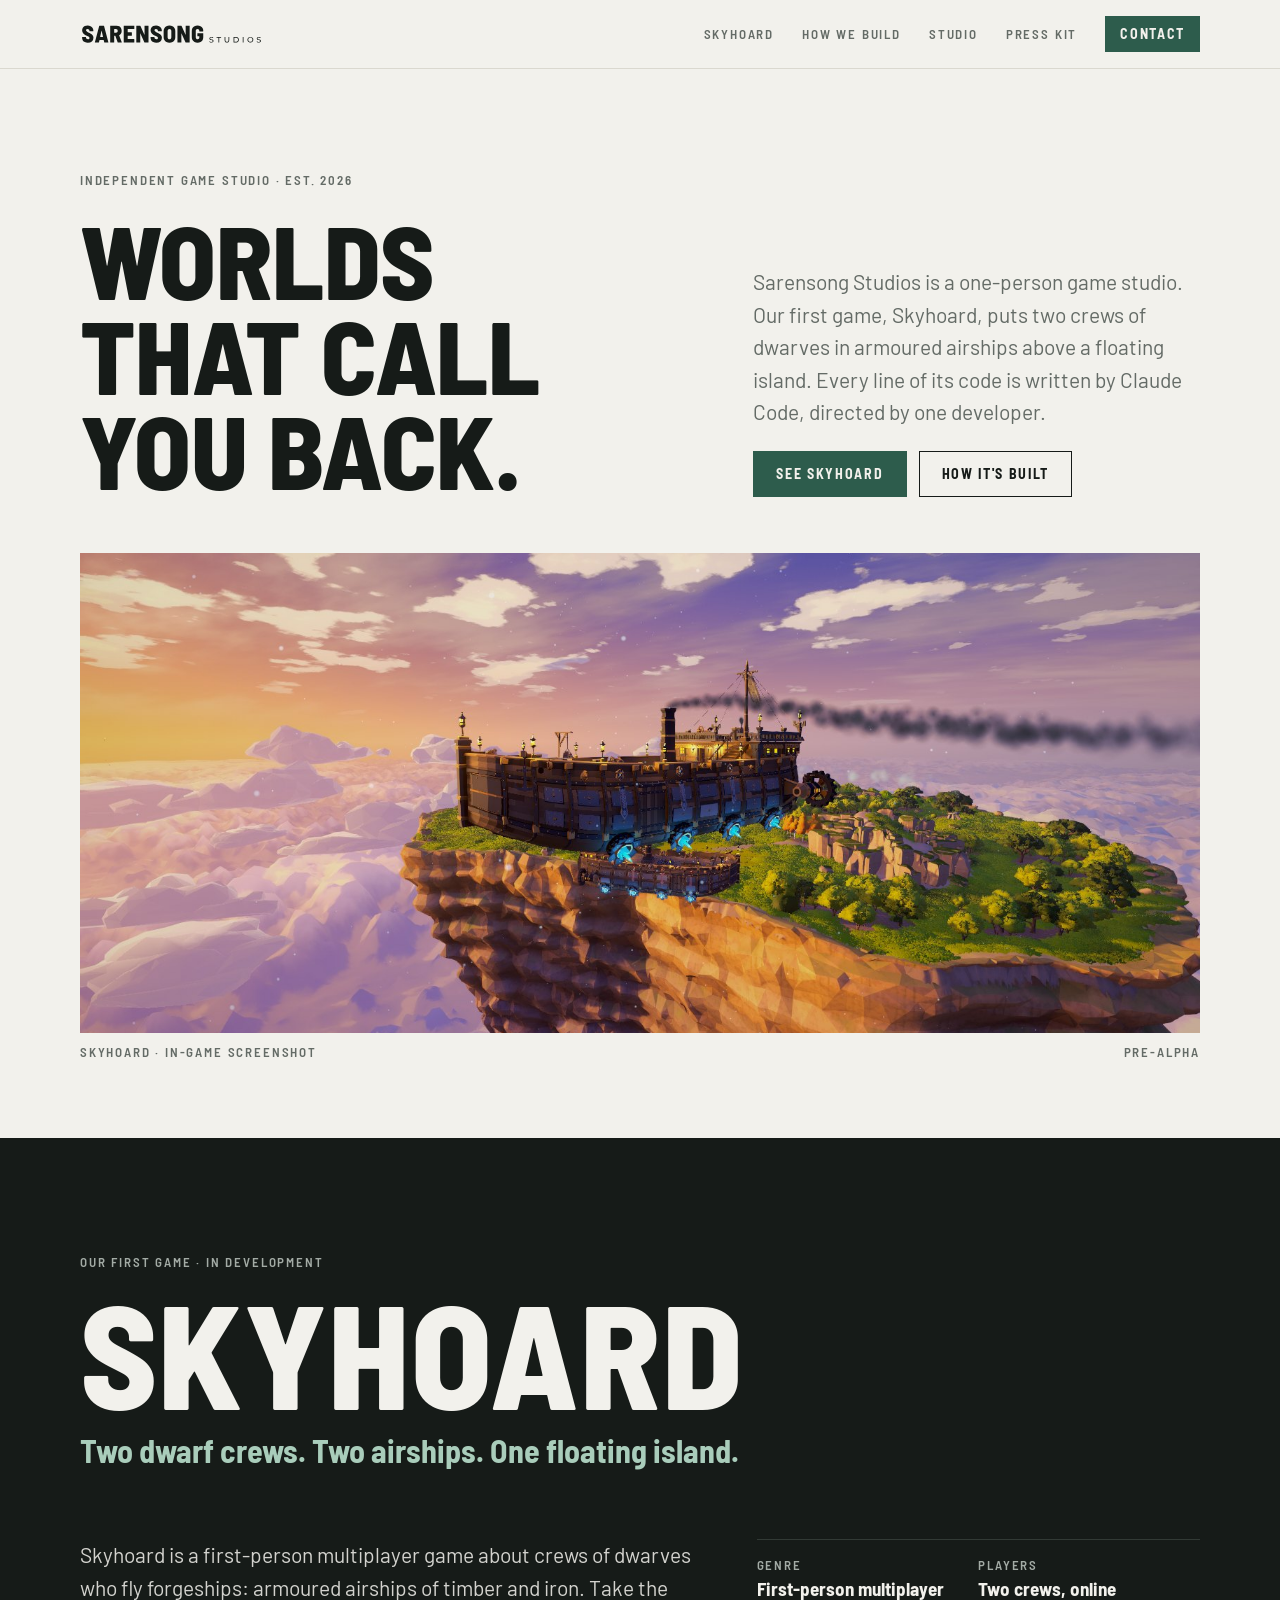
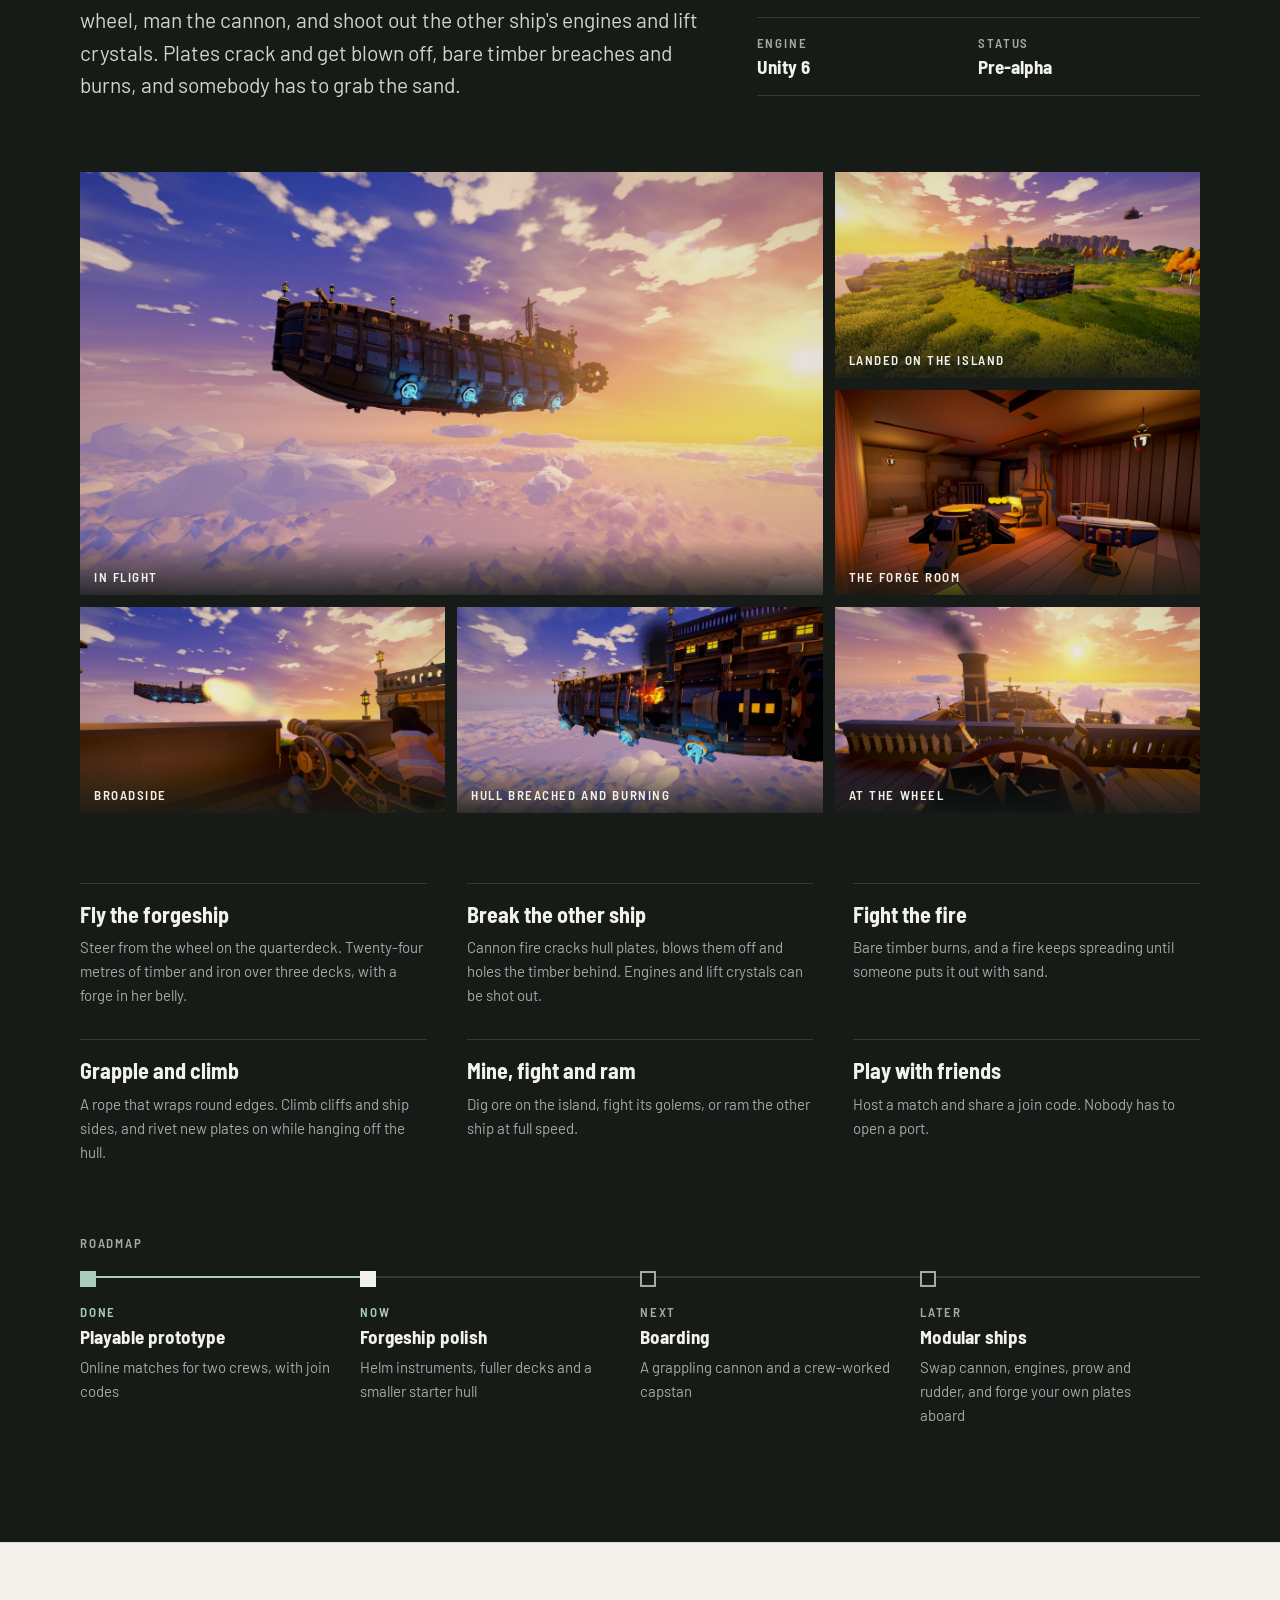
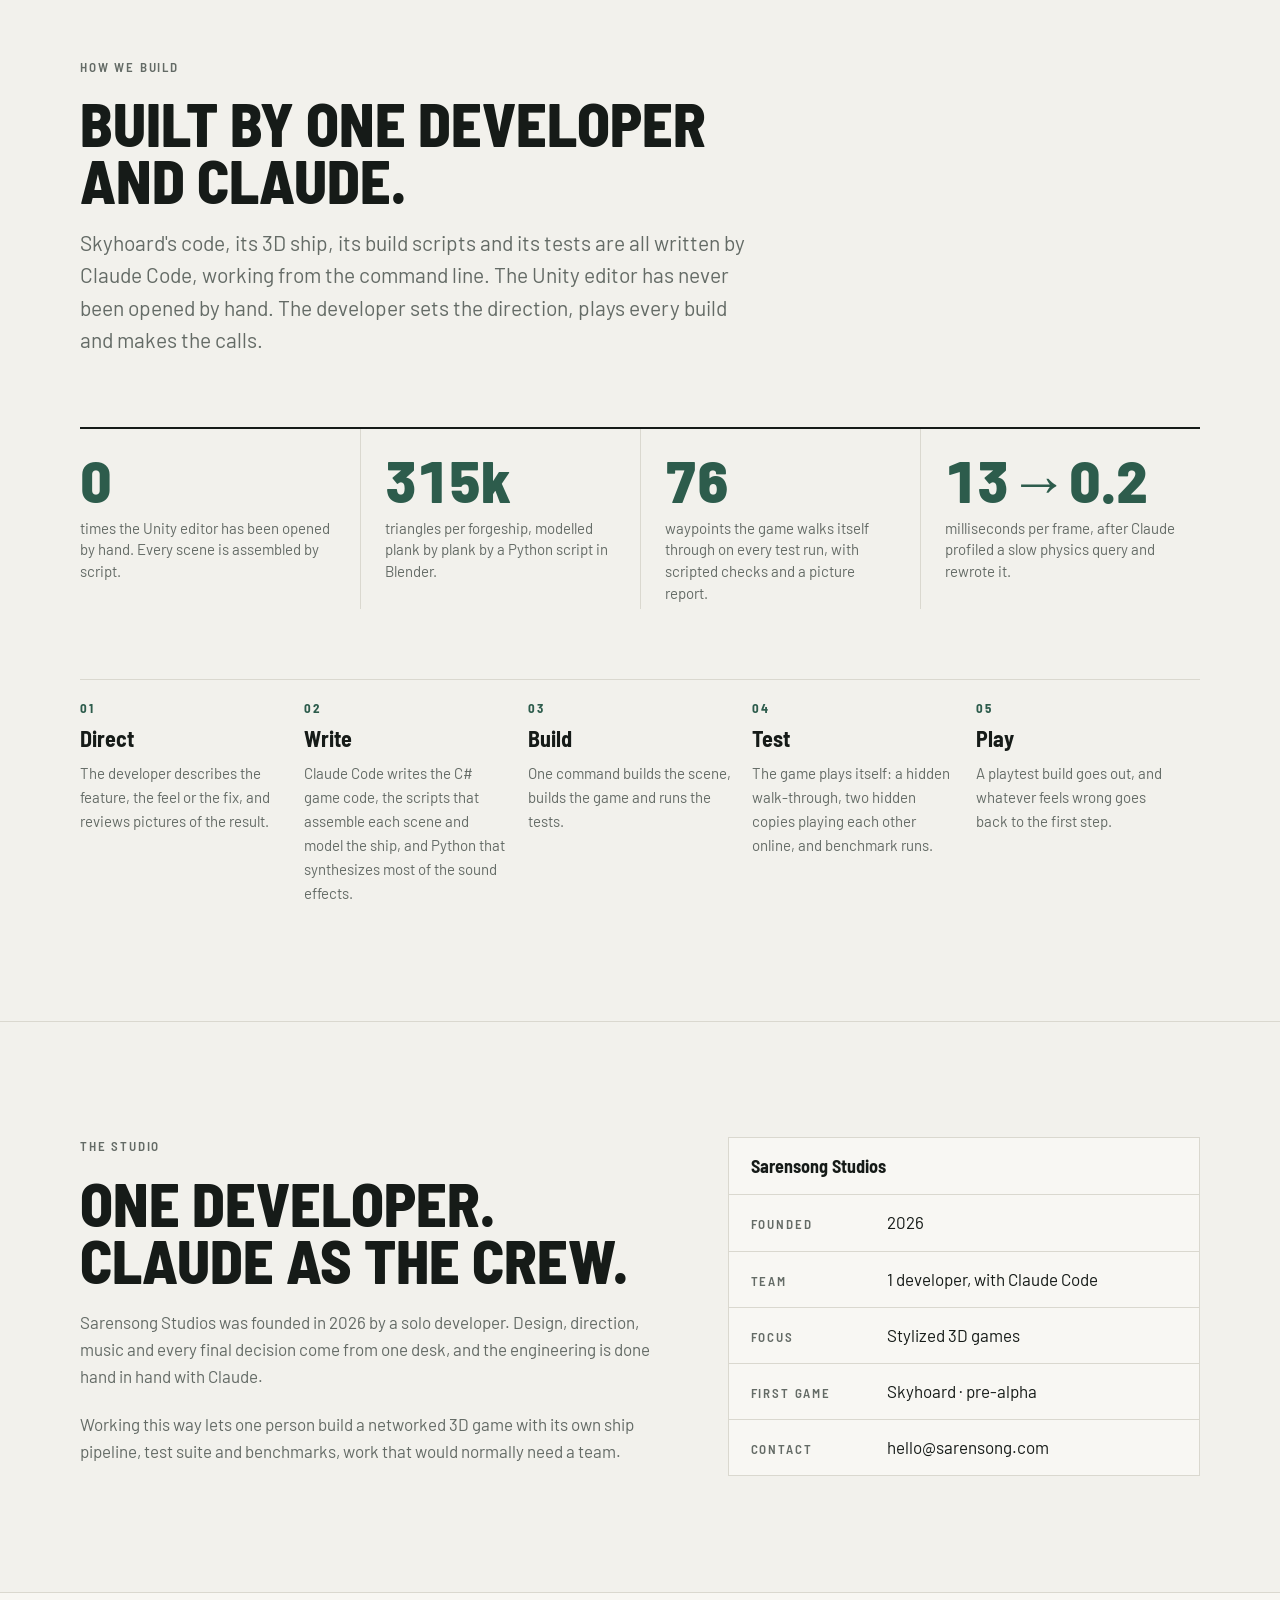
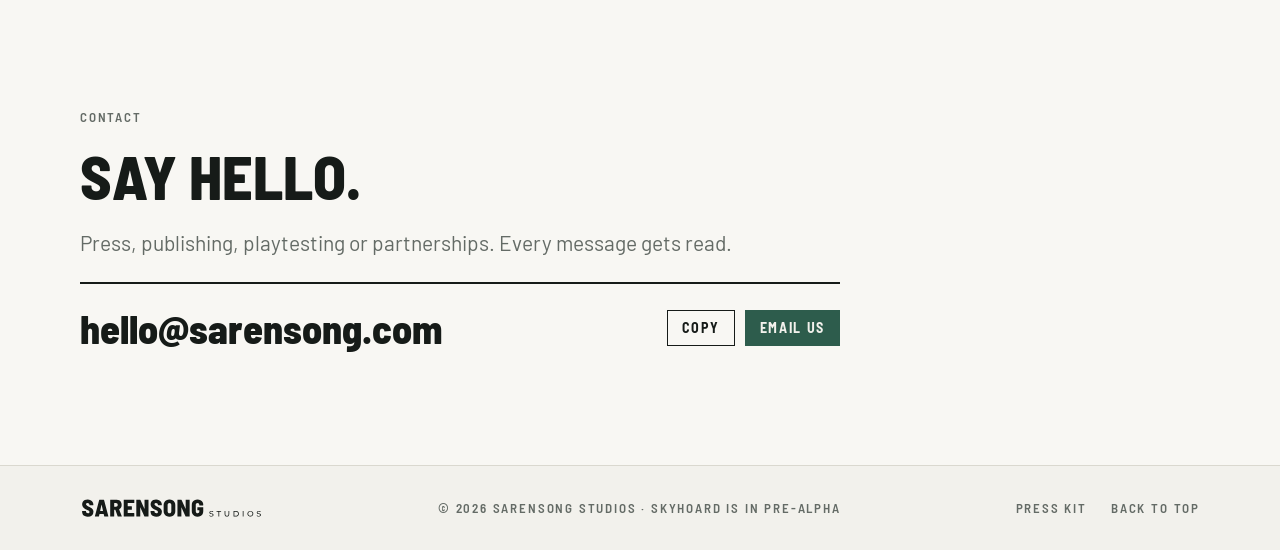
==== commit dd90ba01: "Correct hull plate wording Blown-off plates change shape in the current build rather than falling aw" ====
--- a/index.html
+++ b/index.html
@@ -65,7 +65,7 @@
       </div>
 
       <div class="game-intro">
-        <p class="lede">Skyhoard is a first-person multiplayer game about crews of dwarves who fly forgeships: armoured airships of timber and iron. Take the wheel, man the cannon, and shoot out the other ship's engines and lift crystals. Plates crack and fall away, bare timber breaches and burns, and somebody has to grab the sand.</p>
+        <p class="lede">Skyhoard is a first-person multiplayer game about crews of dwarves who fly forgeships: armoured airships of timber and iron. Take the wheel, man the cannon, and shoot out the other ship's engines and lift crystals. Plates crack and get blown off, bare timber breaches and burns, and somebody has to grab the sand.</p>
         <dl class="facts">
           <div><dt class="label">Genre</dt><dd>First-person multiplayer</dd></div>
           <div><dt class="label">Players</dt><dd>Two crews, online</dd></div>
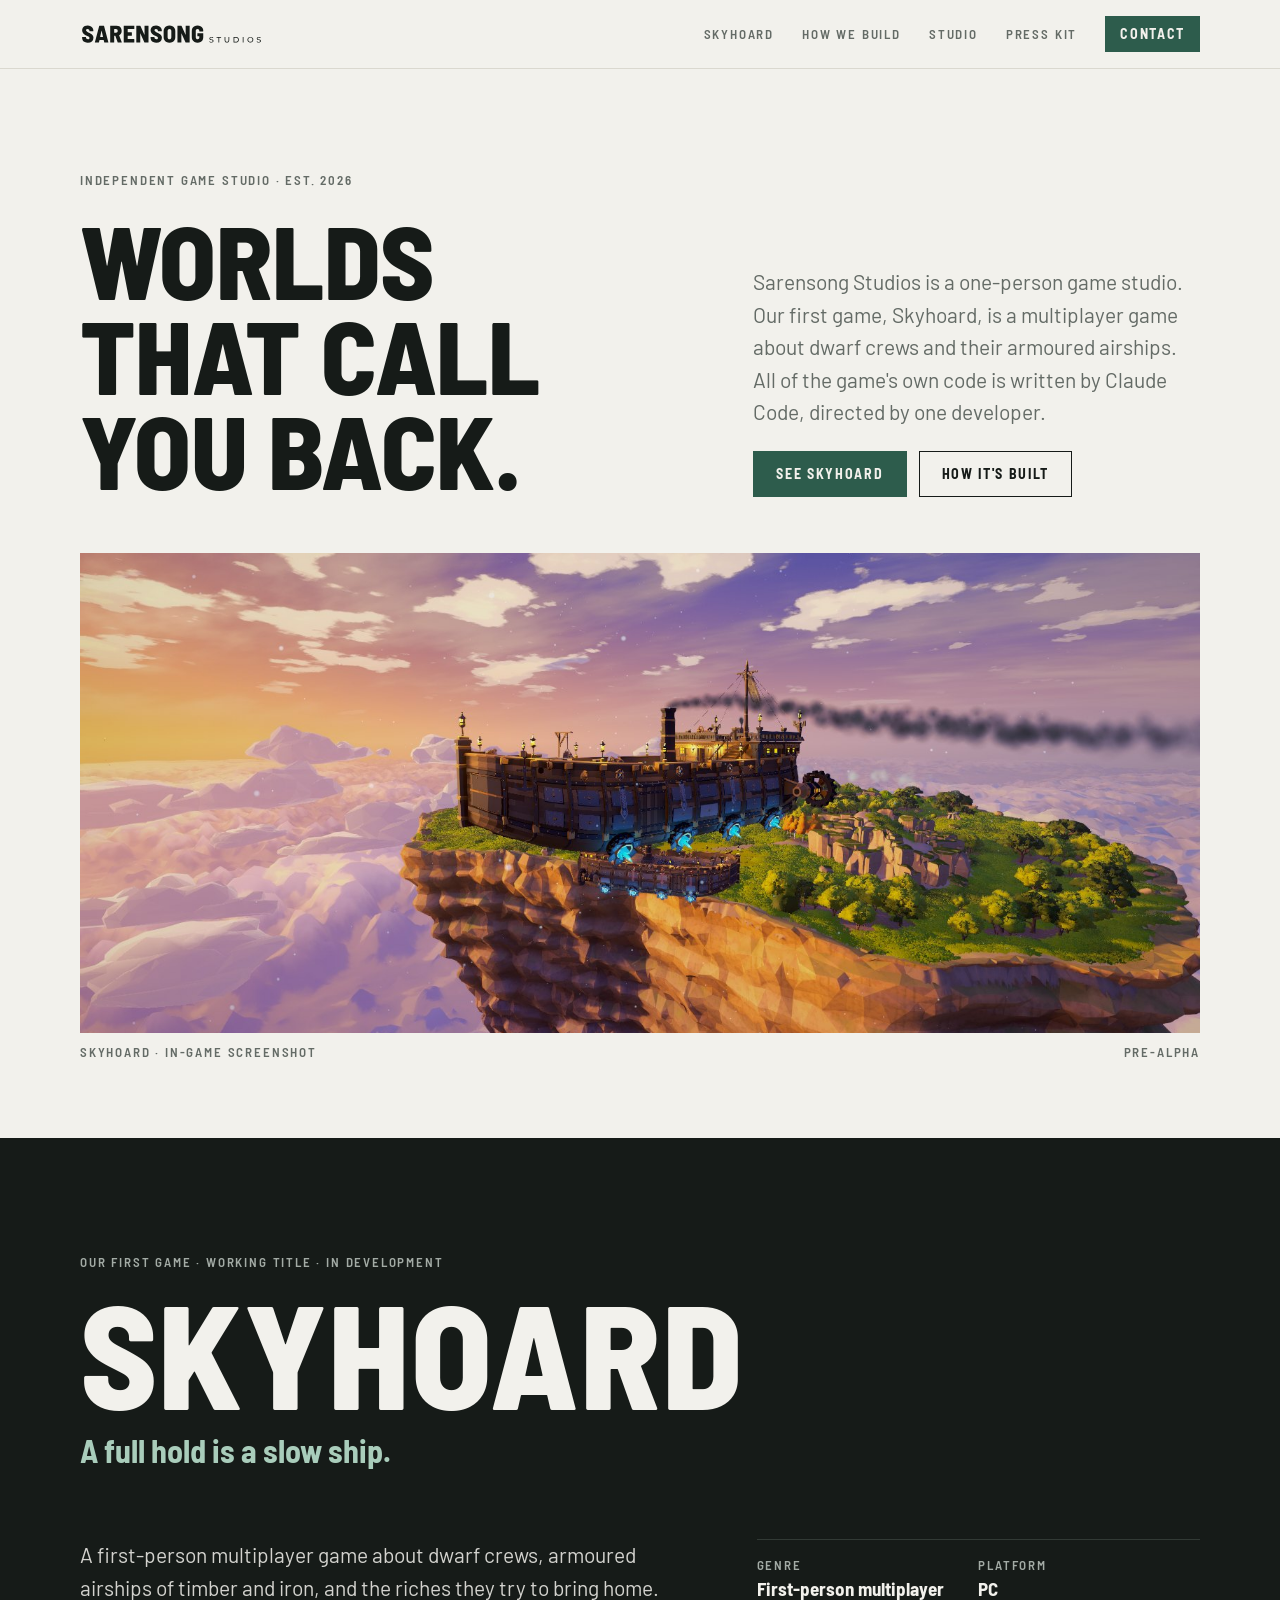
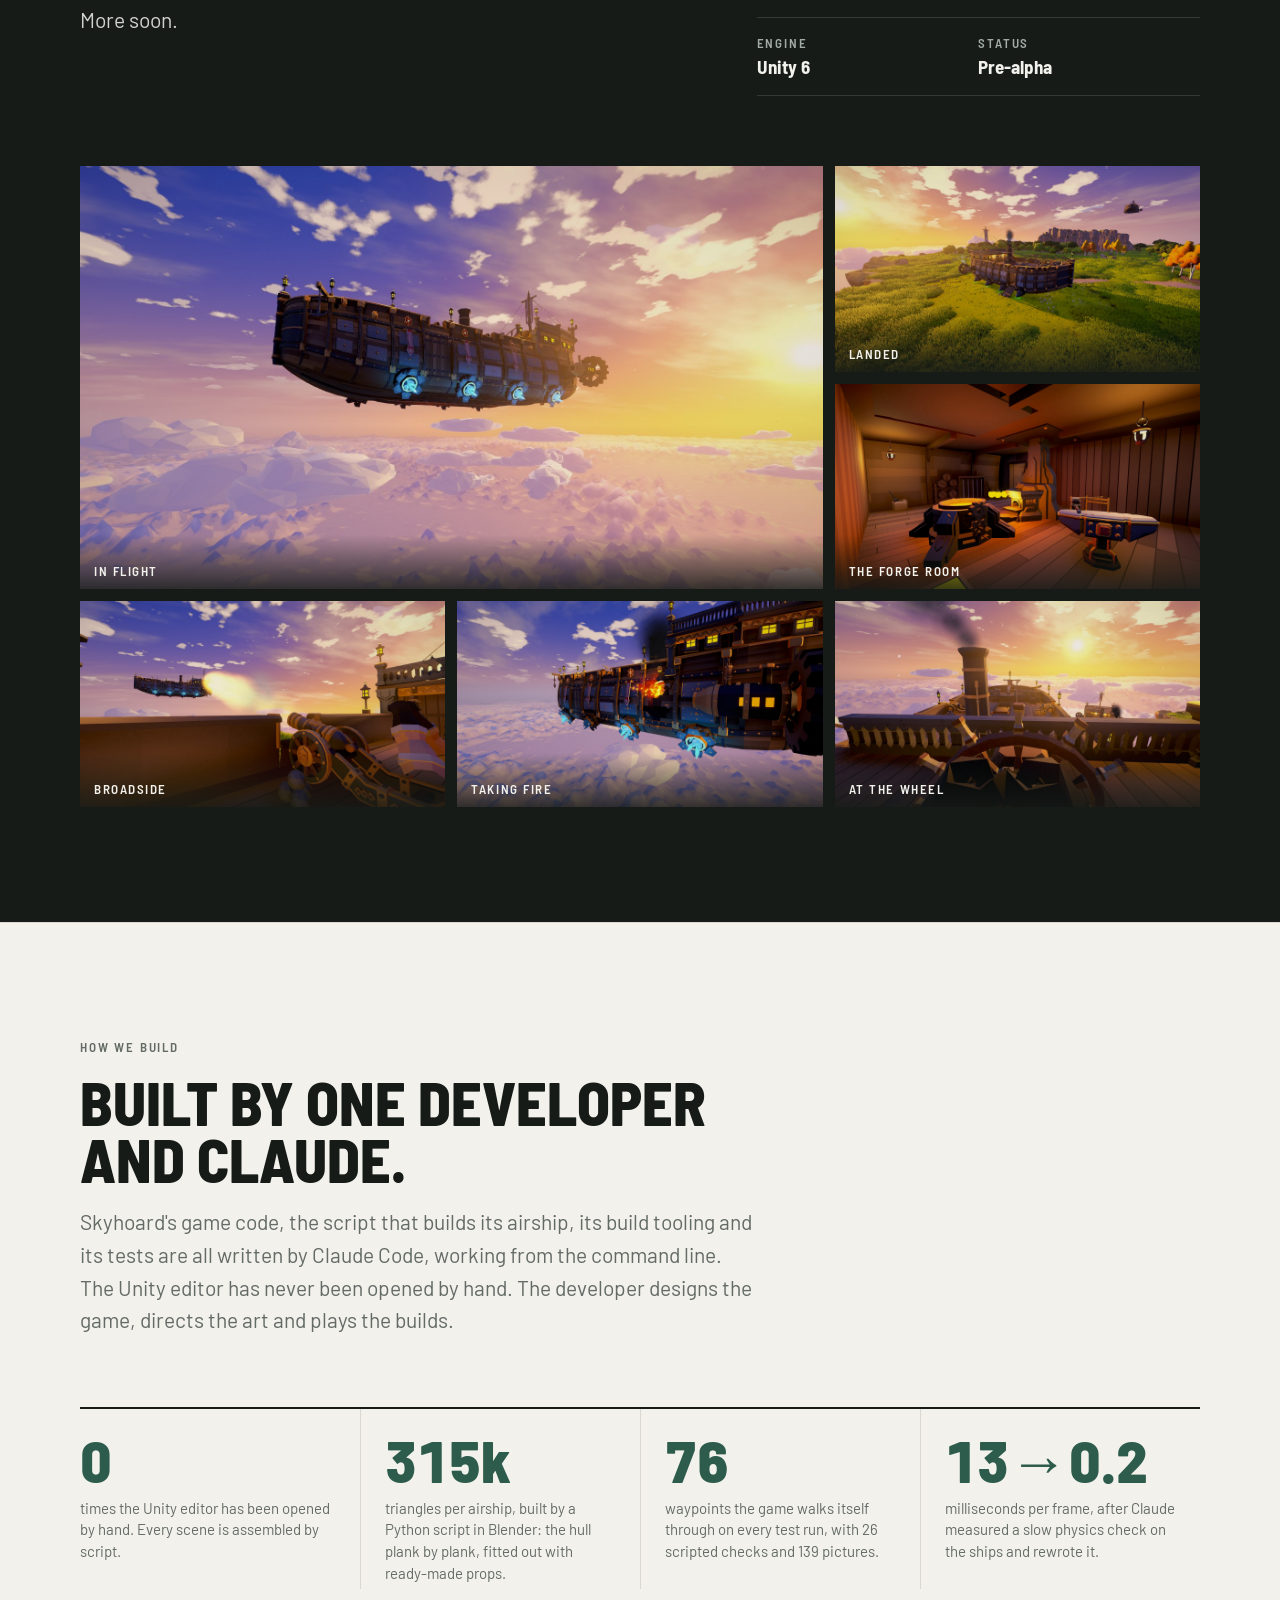
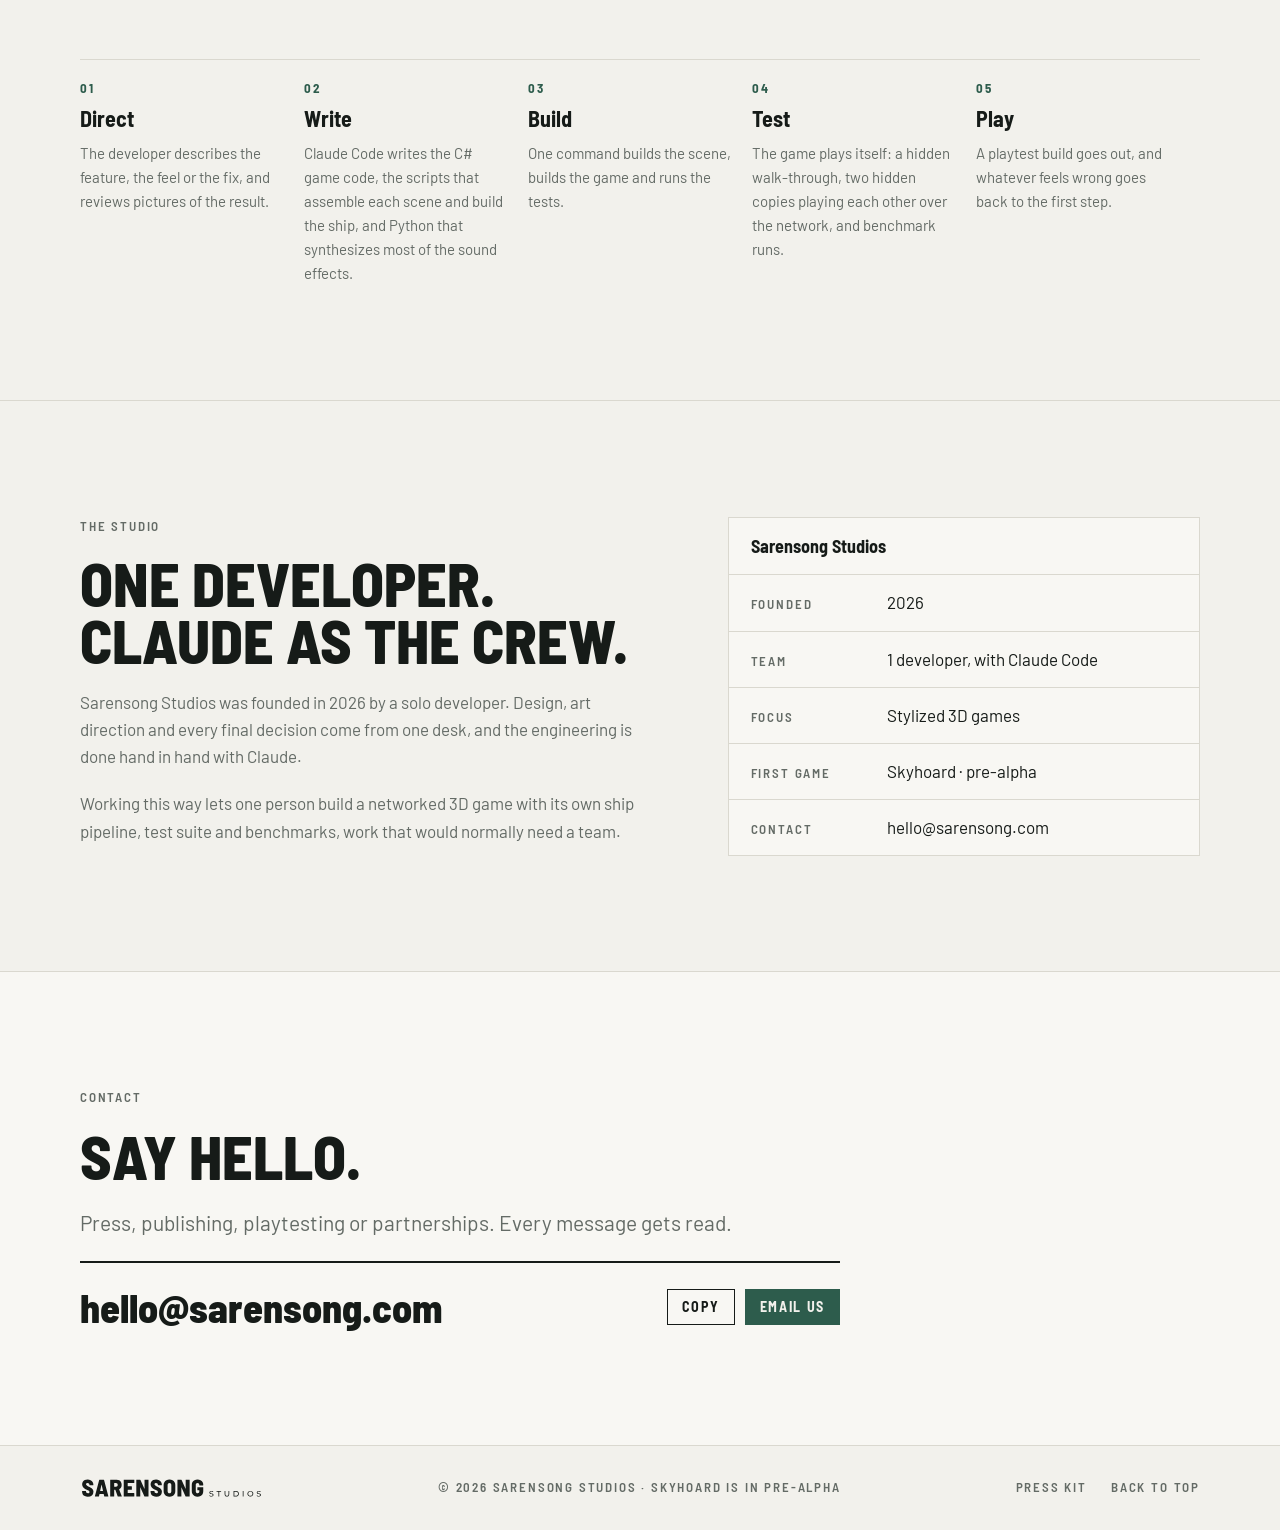
==== commit 4d879777: "Fact-check pass and teaser-level Skyhoard copy Claims were checked against the Skyhoard build sessio" ====
--- a/index.html
+++ b/index.html
@@ -4,11 +4,11 @@
 <meta charset="utf-8">
 <meta name="viewport" content="width=device-width, initial-scale=1, viewport-fit=cover">
 <title>Sarensong Studios</title>
-<meta name="description" content="Sarensong Studios is a one-person game studio. Its first game, Skyhoard, puts two crews of dwarves in armoured airships above a floating island.">
+<meta name="description" content="Sarensong Studios is a one-person game studio. Its first game, Skyhoard, is a first-person multiplayer game about dwarf crews and their armoured airships.">
 <meta name="theme-color" content="#F2F1EC">
 <meta property="og:type" content="website">
 <meta property="og:title" content="Sarensong Studios">
-<meta property="og:description" content="A one-person game studio. Now building Skyhoard: two dwarf crews, two airships, one floating island.">
+<meta property="og:description" content="A one-person game studio, built with Claude. Now making Skyhoard.">
 <meta property="og:image" content="brand/social/og-1200x630.jpg">
 <meta name="twitter:card" content="summary_large_image">
 <link rel="icon" href="assets/favicon.svg" type="image/svg+xml">
@@ -41,7 +41,7 @@
         <h1>Worlds that call you back.</h1>
       </div>
       <div class="hero-copy">
-        <p class="lede">Sarensong Studios is a one-person game studio. Our first game, Skyhoard, puts two crews of dwarves in armoured airships above a floating island. Every line of its code is written by Claude Code, directed by one developer.</p>
+        <p class="lede">Sarensong Studios is a one-person game studio. Our first game, Skyhoard, is a multiplayer game about dwarf crews and their armoured airships. All of the game's own code is written by Claude Code, directed by one developer.</p>
         <div class="cta-row">
           <a class="btn btn-pine" href="#skyhoard">See Skyhoard</a>
           <a class="btn btn-line" href="#pipeline">How it's built</a>
@@ -59,47 +59,28 @@
   <section class="section night" id="skyhoard" aria-labelledby="skyhoard-title">
     <div class="wrap">
       <div class="game-head">
-        <p class="label">Our first game · In development</p>
+        <p class="label">Our first game · Working title · In development</p>
         <h2 id="skyhoard-title" class="game-title">Skyhoard</h2>
-        <p class="game-tagline">Two dwarf crews. Two airships. One floating island.</p>
+        <p class="game-tagline">A full hold is a slow ship.</p>
       </div>
 
       <div class="game-intro">
-        <p class="lede">Skyhoard is a first-person multiplayer game about crews of dwarves who fly forgeships: armoured airships of timber and iron. Take the wheel, man the cannon, and shoot out the other ship's engines and lift crystals. Plates crack and get blown off, bare timber breaches and burns, and somebody has to grab the sand.</p>
+        <p class="lede">A first-person multiplayer game about dwarf crews, armoured airships of timber and iron, and the riches they try to bring home. More soon.</p>
         <dl class="facts">
           <div><dt class="label">Genre</dt><dd>First-person multiplayer</dd></div>
-          <div><dt class="label">Players</dt><dd>Two crews, online</dd></div>
+          <div><dt class="label">Platform</dt><dd>PC</dd></div>
           <div><dt class="label">Engine</dt><dd>Unity 6</dd></div>
           <div><dt class="label">Status</dt><dd>Pre-alpha</dd></div>
         </dl>
       </div>
 
       <div class="gallery" aria-label="Skyhoard screenshots">
-        <figure class="big"><a href="assets/skyhoard/in-flight.jpg"><img src="assets/skyhoard/in-flight.jpg" alt="The rival crew's forgeship in flight above the clouds, lift crystals glowing along her hull" width="1600" height="900"><figcaption>In flight</figcaption></a></figure>
-        <figure><a href="assets/skyhoard/landed.jpg"><img src="assets/skyhoard/landed.jpg" alt="A forgeship landed on the island meadow with her ramp lowered" width="1600" height="900" loading="lazy"><figcaption>Landed on the island</figcaption></a></figure>
+        <figure class="big"><a href="assets/skyhoard/in-flight.jpg"><img src="assets/skyhoard/in-flight.jpg" alt="An armoured airship in flight above the clouds, lift crystals glowing along her hull" width="1600" height="900"><figcaption>In flight</figcaption></a></figure>
+        <figure><a href="assets/skyhoard/landed.jpg"><img src="assets/skyhoard/landed.jpg" alt="An airship landed on an island meadow with her ramp lowered" width="1600" height="900" loading="lazy"><figcaption>Landed</figcaption></a></figure>
         <figure><a href="assets/skyhoard/forge.jpg"><img src="assets/skyhoard/forge.jpg" alt="The forge room below deck: a glowing smelter, forge and anvil" width="1600" height="900" loading="lazy"><figcaption>The forge room</figcaption></a></figure>
-        <figure><a href="assets/skyhoard/gun-fired.jpg"><img src="assets/skyhoard/gun-fired.jpg" alt="A cannon firing at the other ship from the gun deck" width="1600" height="900" loading="lazy"><figcaption>Broadside</figcaption></a></figure>
-        <figure><a href="assets/skyhoard/burning.jpg"><img src="assets/skyhoard/burning.jpg" alt="The other ship with a hull cell shot through and on fire" width="1600" height="900" loading="lazy"><figcaption>Hull breached and burning</figcaption></a></figure>
-        <figure><a href="assets/skyhoard/at-the-wheel.jpg"><img src="assets/skyhoard/at-the-wheel.jpg" alt="First-person view from the ship's wheel, looking forward over the deck at sunset" width="1600" height="900" loading="lazy"><figcaption>At the wheel</figcaption></a></figure>
-      </div>
-
-      <ul class="features">
-        <li><h3>Fly the forgeship</h3><p>Steer from the wheel on the quarterdeck. Twenty-four metres of timber and iron over three decks, with a forge in her belly.</p></li>
-        <li><h3>Break the other ship</h3><p>Cannon fire cracks hull plates, blows them off and holes the timber behind. Engines and lift crystals can be shot out.</p></li>
-        <li><h3>Fight the fire</h3><p>Bare timber burns, and a fire keeps spreading until someone puts it out with sand.</p></li>
-        <li><h3>Grapple and climb</h3><p>A rope that wraps round edges. Climb cliffs and ship sides, and rivet new plates on while hanging off the hull.</p></li>
-        <li><h3>Mine, fight and ram</h3><p>Dig ore on the island, fight its golems, or ram the other ship at full speed.</p></li>
-        <li><h3>Play with friends</h3><p>Host a match and share a join code. Nobody has to open a port.</p></li>
-      </ul>
-
-      <div class="roadmap">
-        <h3 class="label">Roadmap</h3>
-        <ol class="track">
-          <li class="done"><span class="state">Done</span><strong>Playable prototype</strong><span>Online matches for two crews, with join codes</span></li>
-          <li class="now"><span class="state">Now</span><strong>Forgeship polish</strong><span>Helm instruments, fuller decks and a smaller starter hull</span></li>
-          <li><span class="state">Next</span><strong>Boarding</strong><span>A grappling cannon and a crew-worked capstan</span></li>
-          <li><span class="state">Later</span><strong>Modular ships</strong><span>Swap cannon, engines, prow and rudder, and forge your own plates aboard</span></li>
-        </ol>
+        <figure><a href="assets/skyhoard/gun-fired.jpg"><img src="assets/skyhoard/gun-fired.jpg" alt="A cannon firing from the gun deck" width="1600" height="900" loading="lazy"><figcaption>Broadside</figcaption></a></figure>
+        <figure><a href="assets/skyhoard/burning.jpg"><img src="assets/skyhoard/burning.jpg" alt="An airship with a hull section on fire" width="1600" height="900" loading="lazy"><figcaption>Taking fire</figcaption></a></figure>
+        <figure><a href="assets/skyhoard/at-the-wheel.jpg"><img src="assets/skyhoard/at-the-wheel.jpg" alt="First-person view from the ship's wheel at sunset" width="1600" height="900" loading="lazy"><figcaption>At the wheel</figcaption></a></figure>
       </div>
     </div>
   </section>
@@ -109,21 +90,21 @@
       <div class="section-head">
         <p class="label">How we build</p>
         <h2 id="pipeline-title">Built by one developer and Claude.</h2>
-        <p class="lede">Skyhoard's code, its 3D ship, its build scripts and its tests are all written by Claude Code, working from the command line. The Unity editor has never been opened by hand. The developer sets the direction, plays every build and makes the calls.</p>
+        <p class="lede">Skyhoard's game code, the script that builds its airship, its build tooling and its tests are all written by Claude Code, working from the command line. The Unity editor has never been opened by hand. The developer designs the game, directs the art and plays the builds.</p>
       </div>
 
       <dl class="stats">
         <div><dt>times the Unity editor has been opened by hand. Every scene is assembled by script.</dt><dd>0</dd></div>
-        <div><dt>triangles per forgeship, modelled plank by plank by a Python script in Blender.</dt><dd>315k</dd></div>
-        <div><dt>waypoints the game walks itself through on every test run, with scripted checks and a picture report.</dt><dd>76</dd></div>
-        <div><dt>milliseconds per frame, after Claude profiled a slow physics query and rewrote it.</dt><dd>13→0.2</dd></div>
+        <div><dt>triangles per airship, built by a Python script in Blender: the hull plank by plank, fitted out with ready-made props.</dt><dd>315k</dd></div>
+        <div><dt>waypoints the game walks itself through on every test run, with 26 scripted checks and 139 pictures.</dt><dd>76</dd></div>
+        <div><dt>milliseconds per frame, after Claude measured a slow physics check on the ships and rewrote it.</dt><dd>13→0.2</dd></div>
       </dl>
 
       <ol class="steps">
         <li><h3>Direct</h3><p>The developer describes the feature, the feel or the fix, and reviews pictures of the result.</p></li>
-        <li><h3>Write</h3><p>Claude Code writes the C# game code, the scripts that assemble each scene and model the ship, and Python that synthesizes most of the sound effects.</p></li>
+        <li><h3>Write</h3><p>Claude Code writes the C# game code, the scripts that assemble each scene and build the ship, and Python that synthesizes most of the sound effects.</p></li>
         <li><h3>Build</h3><p>One command builds the scene, builds the game and runs the tests.</p></li>
-        <li><h3>Test</h3><p>The game plays itself: a hidden walk-through, two hidden copies playing each other online, and benchmark runs.</p></li>
+        <li><h3>Test</h3><p>The game plays itself: a hidden walk-through, two hidden copies playing each other over the network, and benchmark runs.</p></li>
         <li><h3>Play</h3><p>A playtest build goes out, and whatever feels wrong goes back to the first step.</p></li>
       </ol>
     </div>
@@ -134,7 +115,7 @@
       <div class="studio-copy">
         <p class="label">The studio</p>
         <h2 id="studio-title">One developer. Claude as the crew.</h2>
-        <p>Sarensong Studios was founded in 2026 by a solo developer. Design, direction, music and every final decision come from one desk, and the engineering is done hand in hand with Claude.</p>
+        <p>Sarensong Studios was founded in 2026 by a solo developer. Design, art direction and every final decision come from one desk, and the engineering is done hand in hand with Claude.</p>
         <p>Working this way lets one person build a networked 3D game with its own ship pipeline, test suite and benchmarks, work that would normally need a team.</p>
       </div>
       <div class="spec">
--- a/assets/site.css
+++ b/assets/site.css
@@ -157,31 +157,6 @@
   .gallery .big img { aspect-ratio: 16 / 9; }
 }
 @media (prefers-reduced-motion: reduce) { .gallery img { transition: none; } .gallery a:hover img { transform: none; } }
-
-.features { display: grid; grid-template-columns: repeat(3, minmax(0, 1fr)); gap: 32px 40px; }
-.features li { display: grid; gap: 8px; align-content: start; padding-top: 18px; border-top: 1px solid var(--night-rule); min-width: 0; }
-.features p { font-size: var(--t-sm); }
-@media (max-width: 860px) { .features { grid-template-columns: repeat(2, minmax(0, 1fr)); } }
-@media (max-width: 520px) { .features { grid-template-columns: 1fr; } }
-
-.roadmap { display: grid; gap: 24px; }
-.track { display: grid; grid-template-columns: repeat(4, minmax(0, 1fr)); }
-.track li { position: relative; display: grid; gap: 6px; align-content: start; padding: 26px 24px 0 0; border-top: 2px solid var(--night-rule); min-width: 0; }
-.track li::before { content: ""; position: absolute; top: -7px; left: 0; width: 12px; height: 12px; background: var(--night); border: 2px solid var(--night-mist); }
-.track .state { font: 600 var(--t-label) var(--head); letter-spacing: 0.14em; text-transform: uppercase; color: var(--night-mist); }
-.track strong { font: 700 1.1875rem/1.2 var(--head); }
-.track span:last-child { font-size: var(--t-sm); color: var(--night-mist); }
-.track .done { border-top-color: var(--lichen); }
-.track .done::before { background: var(--lichen); border-color: var(--lichen); }
-.track .now::before { background: var(--paper); border-color: var(--paper); }
-.track .done .state, .track .now .state { color: var(--lichen); }
-@media (max-width: 860px) {
-  .track { grid-template-columns: 1fr; }
-  .track li { border-top: 0; border-left: 2px solid var(--night-rule); padding: 0 0 24px 24px; }
-  .track li:last-child { padding-bottom: 0; }
-  .track li::before { top: 4px; left: -7px; }
-  .track .done { border-left-color: var(--lichen); }
-}
 
 /* How we build */
 .stats { display: grid; grid-template-columns: repeat(4, minmax(0, 1fr)); border-top: 2px solid var(--ink); }
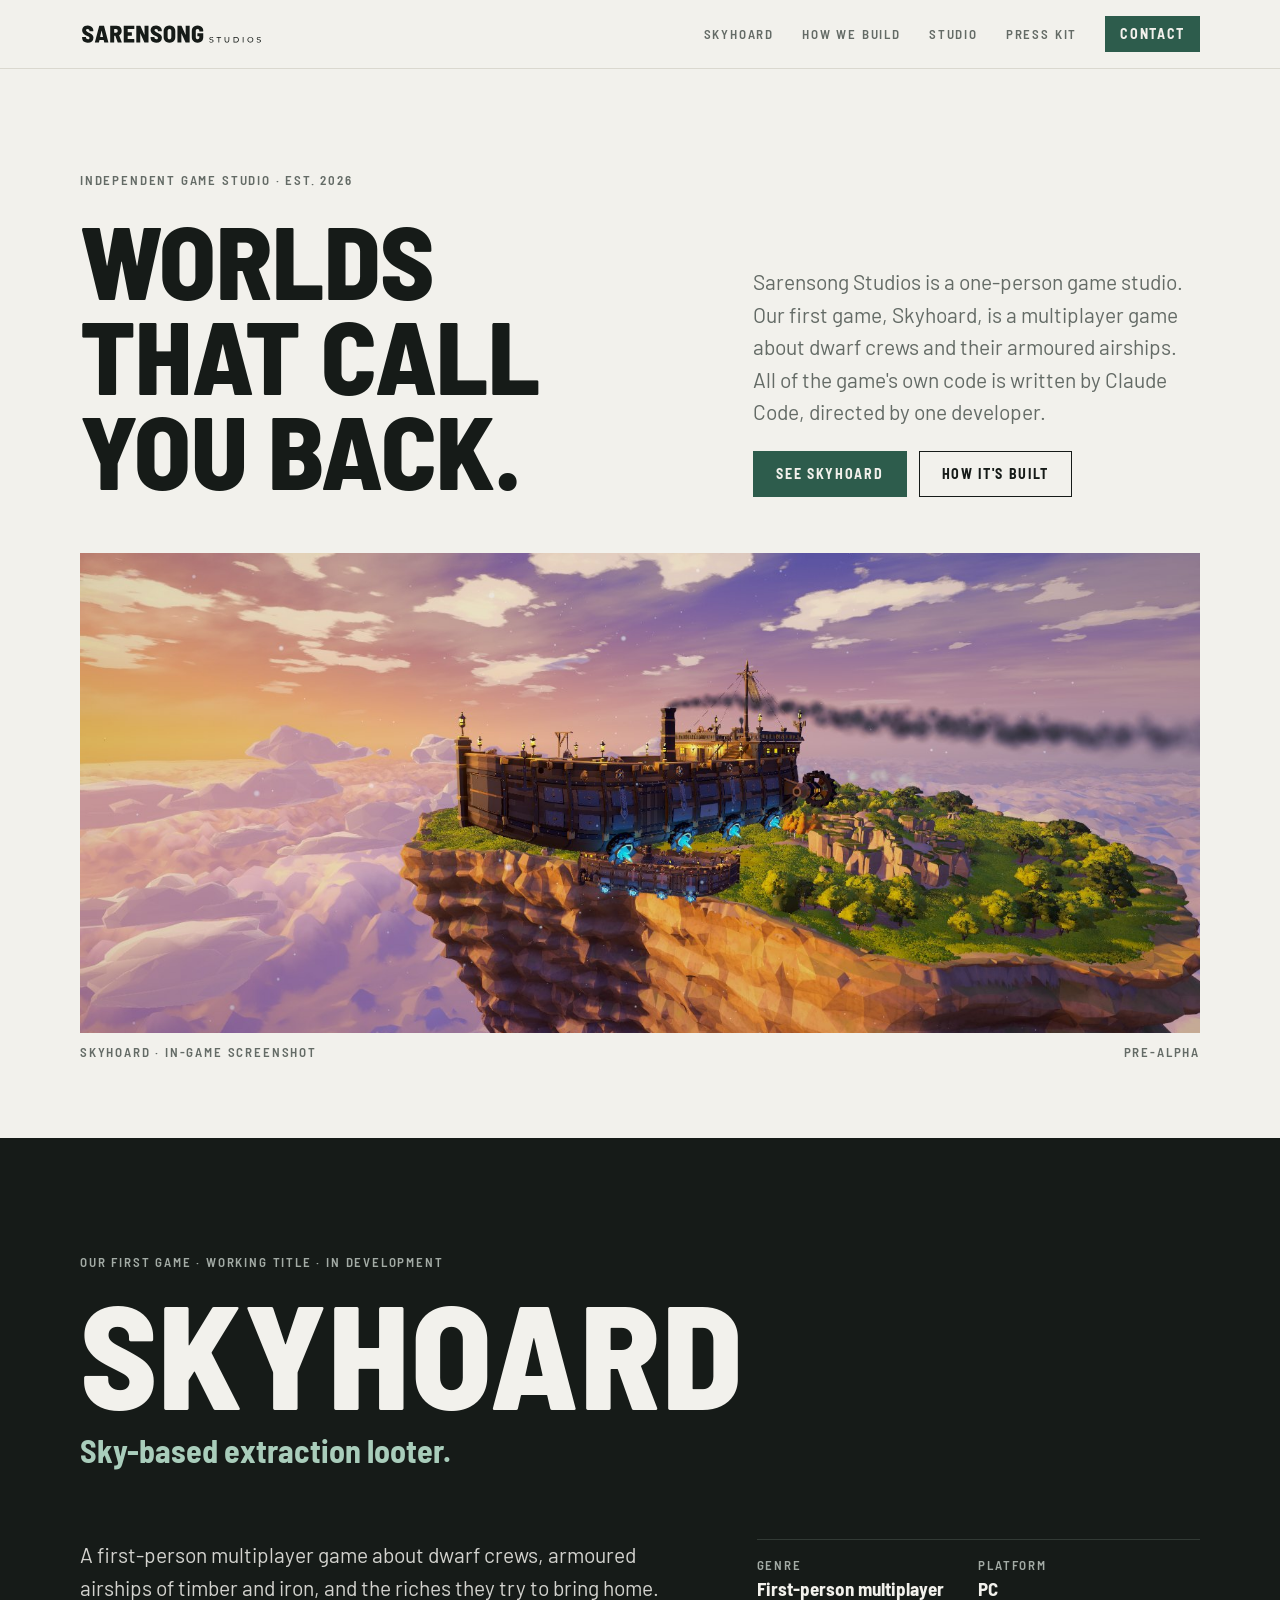
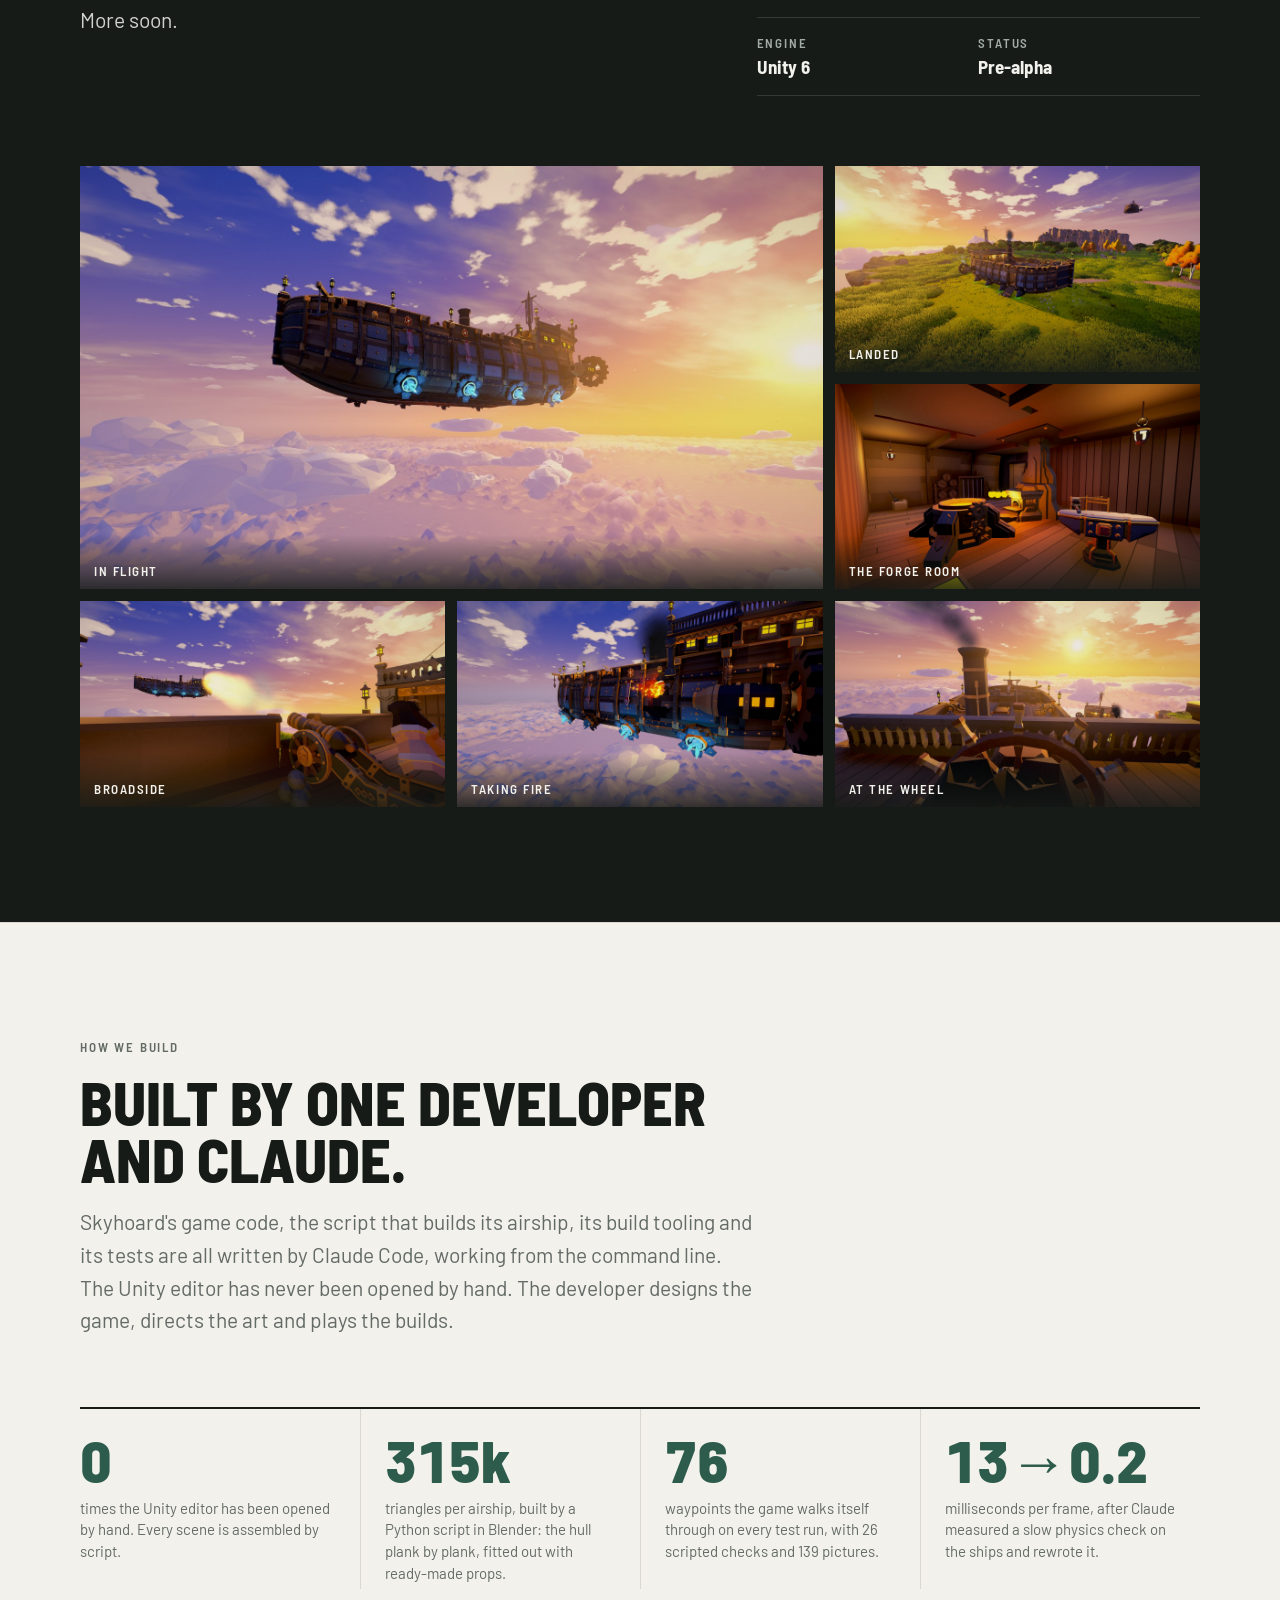
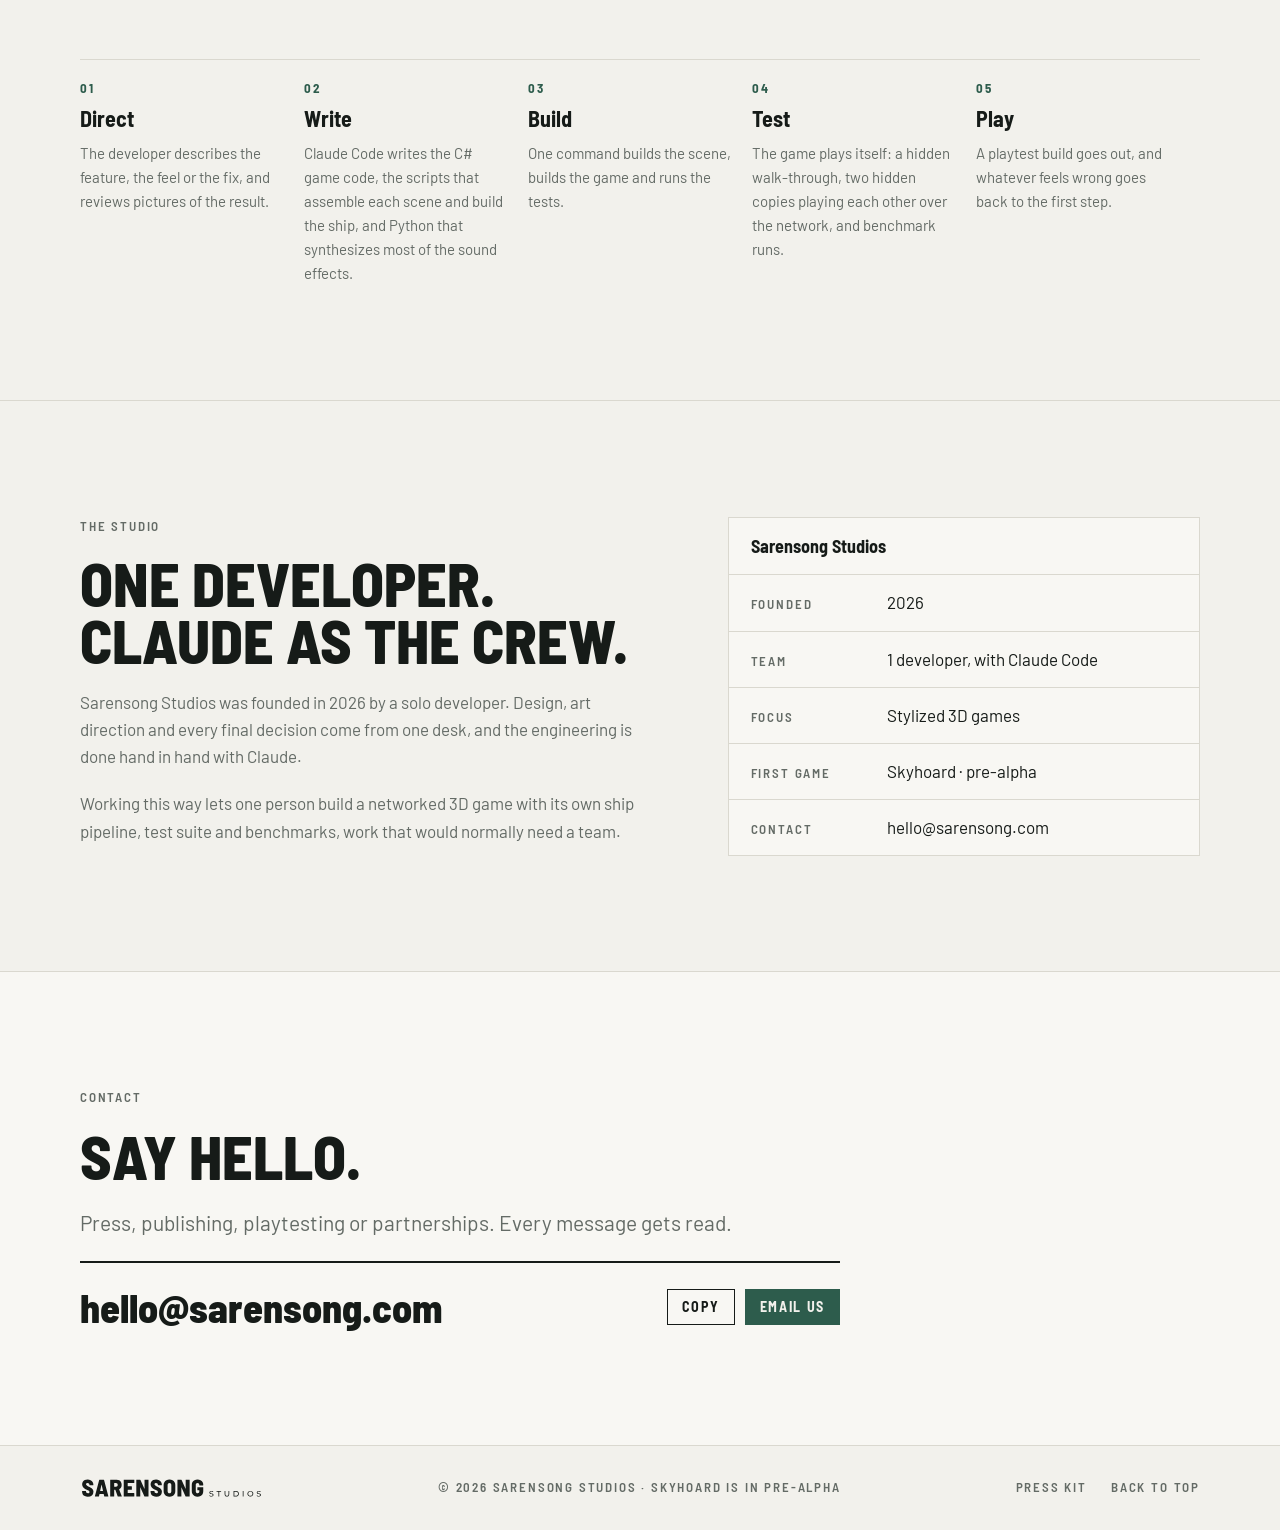
==== commit 168f4b90: "Use "Sky-based extraction looter" as the Skyhoard tagline Updated on the homepage, press kit one-lin" ====
--- a/index.html
+++ b/index.html
@@ -61,7 +61,7 @@
       <div class="game-head">
         <p class="label">Our first game · Working title · In development</p>
         <h2 id="skyhoard-title" class="game-title">Skyhoard</h2>
-        <p class="game-tagline">A full hold is a slow ship.</p>
+        <p class="game-tagline">Sky-based extraction looter.</p>
       </div>
 
       <div class="game-intro">
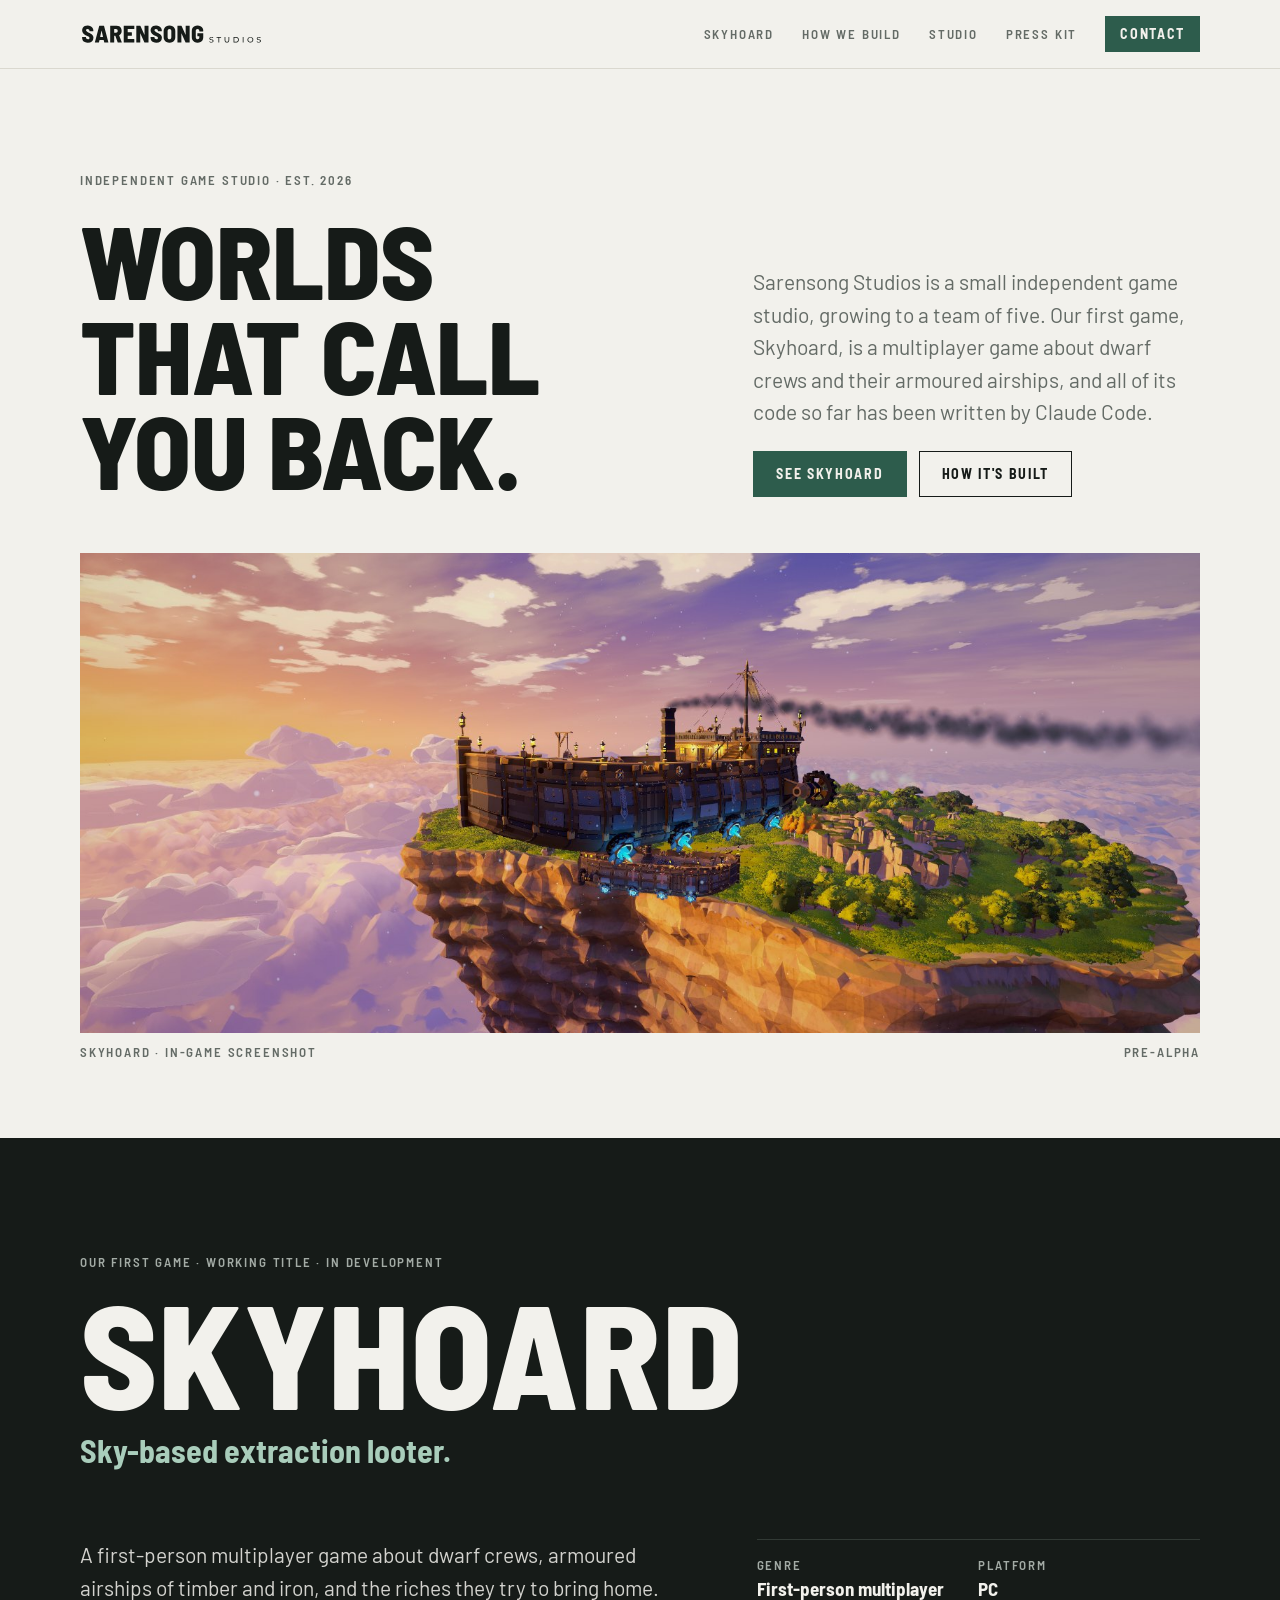
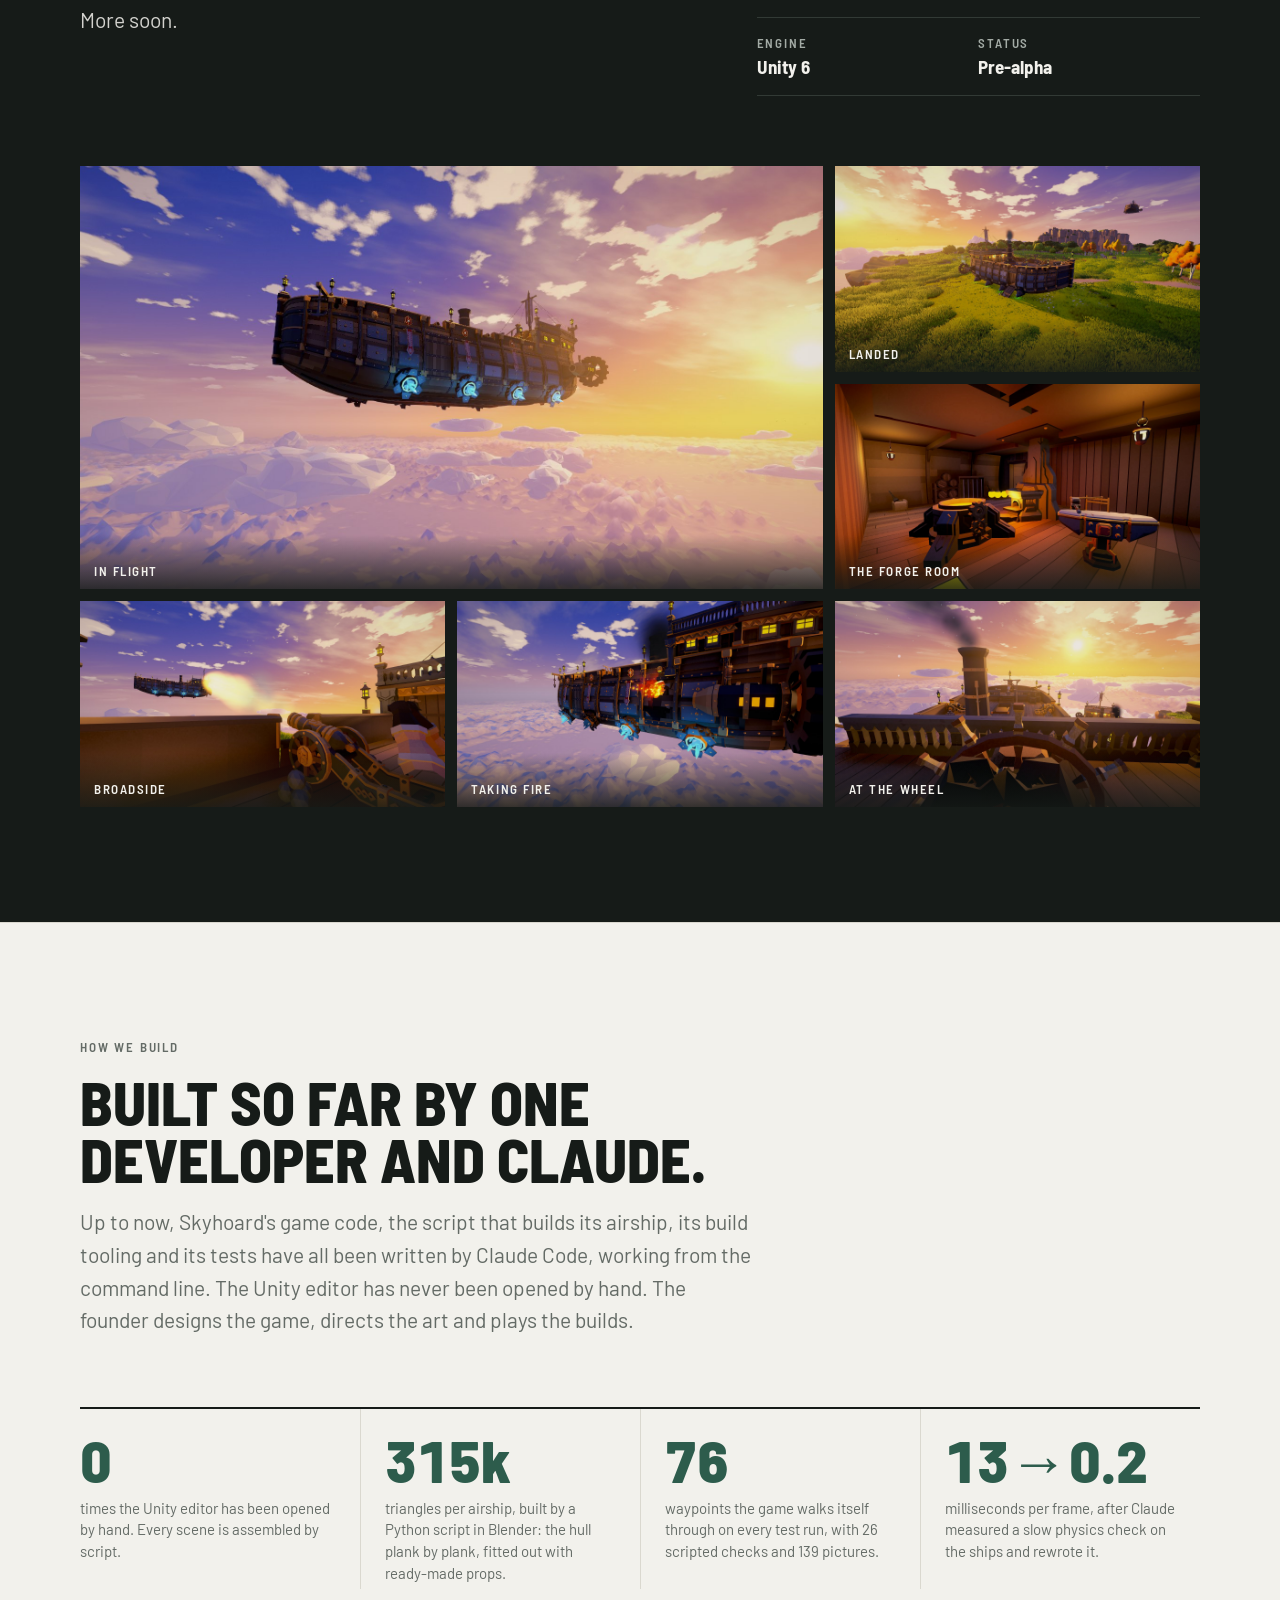
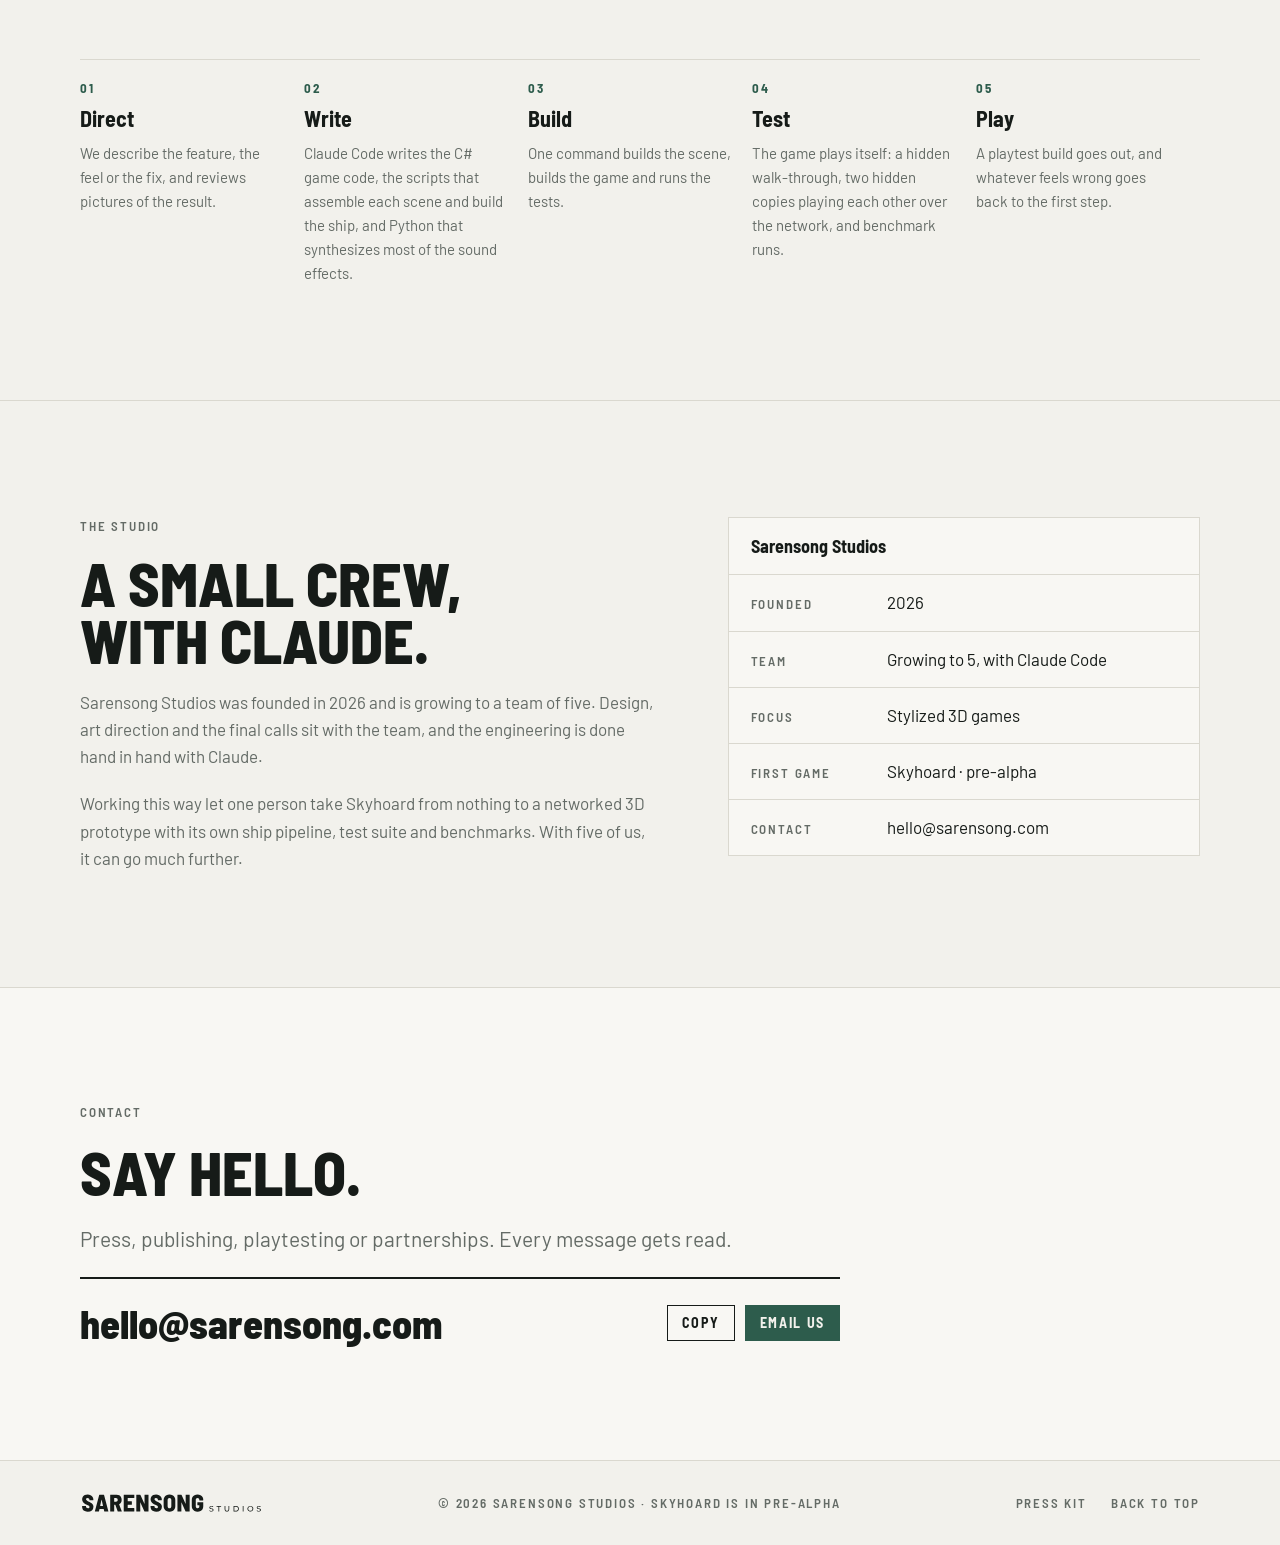
==== commit bbff1456: "Describe the studio as growing to a team of five Replaces the one-person framing across the homepage" ====
--- a/index.html
+++ b/index.html
@@ -4,12 +4,14 @@
 <meta charset="utf-8">
 <meta name="viewport" content="width=device-width, initial-scale=1, viewport-fit=cover">
 <title>Sarensong Studios</title>
-<meta name="description" content="Sarensong Studios is a one-person game studio. Its first game, Skyhoard, is a first-person multiplayer game about dwarf crews and their armoured airships.">
+<meta name="description" content="Sarensong Studios is a small independent game studio. Its first game, Skyhoard, is a first-person multiplayer game about dwarf crews and their armoured airships.">
 <meta name="theme-color" content="#F2F1EC">
 <meta property="og:type" content="website">
 <meta property="og:title" content="Sarensong Studios">
-<meta property="og:description" content="A one-person game studio, built with Claude. Now making Skyhoard.">
-<meta property="og:image" content="brand/social/og-1200x630.jpg">
+<meta property="og:description" content="A small game studio, built with Claude. Now making Skyhoard.">
+<meta property="og:image" content="https://sarensong.com/brand/social/og-1200x630.jpg">
+<meta property="og:url" content="https://sarensong.com/">
+<link rel="canonical" href="https://sarensong.com/">
 <meta name="twitter:card" content="summary_large_image">
 <link rel="icon" href="assets/favicon.svg" type="image/svg+xml">
 <link rel="preconnect" href="https://fonts.googleapis.com">
@@ -41,7 +43,7 @@
         <h1>Worlds that call you back.</h1>
       </div>
       <div class="hero-copy">
-        <p class="lede">Sarensong Studios is a one-person game studio. Our first game, Skyhoard, is a multiplayer game about dwarf crews and their armoured airships. All of the game's own code is written by Claude Code, directed by one developer.</p>
+        <p class="lede">Sarensong Studios is a small independent game studio, growing to a team of five. Our first game, Skyhoard, is a multiplayer game about dwarf crews and their armoured airships, and all of its code so far has been written by Claude Code.</p>
         <div class="cta-row">
           <a class="btn btn-pine" href="#skyhoard">See Skyhoard</a>
           <a class="btn btn-line" href="#pipeline">How it's built</a>
@@ -89,8 +91,8 @@
     <div class="wrap">
       <div class="section-head">
         <p class="label">How we build</p>
-        <h2 id="pipeline-title">Built by one developer and Claude.</h2>
-        <p class="lede">Skyhoard's game code, the script that builds its airship, its build tooling and its tests are all written by Claude Code, working from the command line. The Unity editor has never been opened by hand. The developer designs the game, directs the art and plays the builds.</p>
+        <h2 id="pipeline-title">Built so far by one developer and Claude.</h2>
+        <p class="lede">Up to now, Skyhoard's game code, the script that builds its airship, its build tooling and its tests have all been written by Claude Code, working from the command line. The Unity editor has never been opened by hand. The founder designs the game, directs the art and plays the builds.</p>
       </div>
 
       <dl class="stats">
@@ -101,7 +103,7 @@
       </dl>
 
       <ol class="steps">
-        <li><h3>Direct</h3><p>The developer describes the feature, the feel or the fix, and reviews pictures of the result.</p></li>
+        <li><h3>Direct</h3><p>We describe the feature, the feel or the fix, and reviews pictures of the result.</p></li>
         <li><h3>Write</h3><p>Claude Code writes the C# game code, the scripts that assemble each scene and build the ship, and Python that synthesizes most of the sound effects.</p></li>
         <li><h3>Build</h3><p>One command builds the scene, builds the game and runs the tests.</p></li>
         <li><h3>Test</h3><p>The game plays itself: a hidden walk-through, two hidden copies playing each other over the network, and benchmark runs.</p></li>
@@ -114,15 +116,15 @@
     <div class="wrap studio-grid">
       <div class="studio-copy">
         <p class="label">The studio</p>
-        <h2 id="studio-title">One developer. Claude as the crew.</h2>
-        <p>Sarensong Studios was founded in 2026 by a solo developer. Design, art direction and every final decision come from one desk, and the engineering is done hand in hand with Claude.</p>
-        <p>Working this way lets one person build a networked 3D game with its own ship pipeline, test suite and benchmarks, work that would normally need a team.</p>
+        <h2 id="studio-title">A small crew, with Claude.</h2>
+        <p>Sarensong Studios was founded in 2026 and is growing to a team of five. Design, art direction and the final calls sit with the team, and the engineering is done hand in hand with Claude.</p>
+        <p>Working this way let one person take Skyhoard from nothing to a networked 3D prototype with its own ship pipeline, test suite and benchmarks. With five of us, it can go much further.</p>
       </div>
       <div class="spec">
         <h3>Sarensong Studios</h3>
         <dl>
           <div><dt class="label">Founded</dt><dd>2026</dd></div>
-          <div><dt class="label">Team</dt><dd>1 developer, with Claude Code</dd></div>
+          <div><dt class="label">Team</dt><dd>Growing to 5, with Claude Code</dd></div>
           <div><dt class="label">Focus</dt><dd>Stylized 3D games</dd></div>
           <div><dt class="label">First game</dt><dd>Skyhoard · pre-alpha</dd></div>
           <div><dt class="label">Contact</dt><dd>hello@sarensong.com</dd></div>
